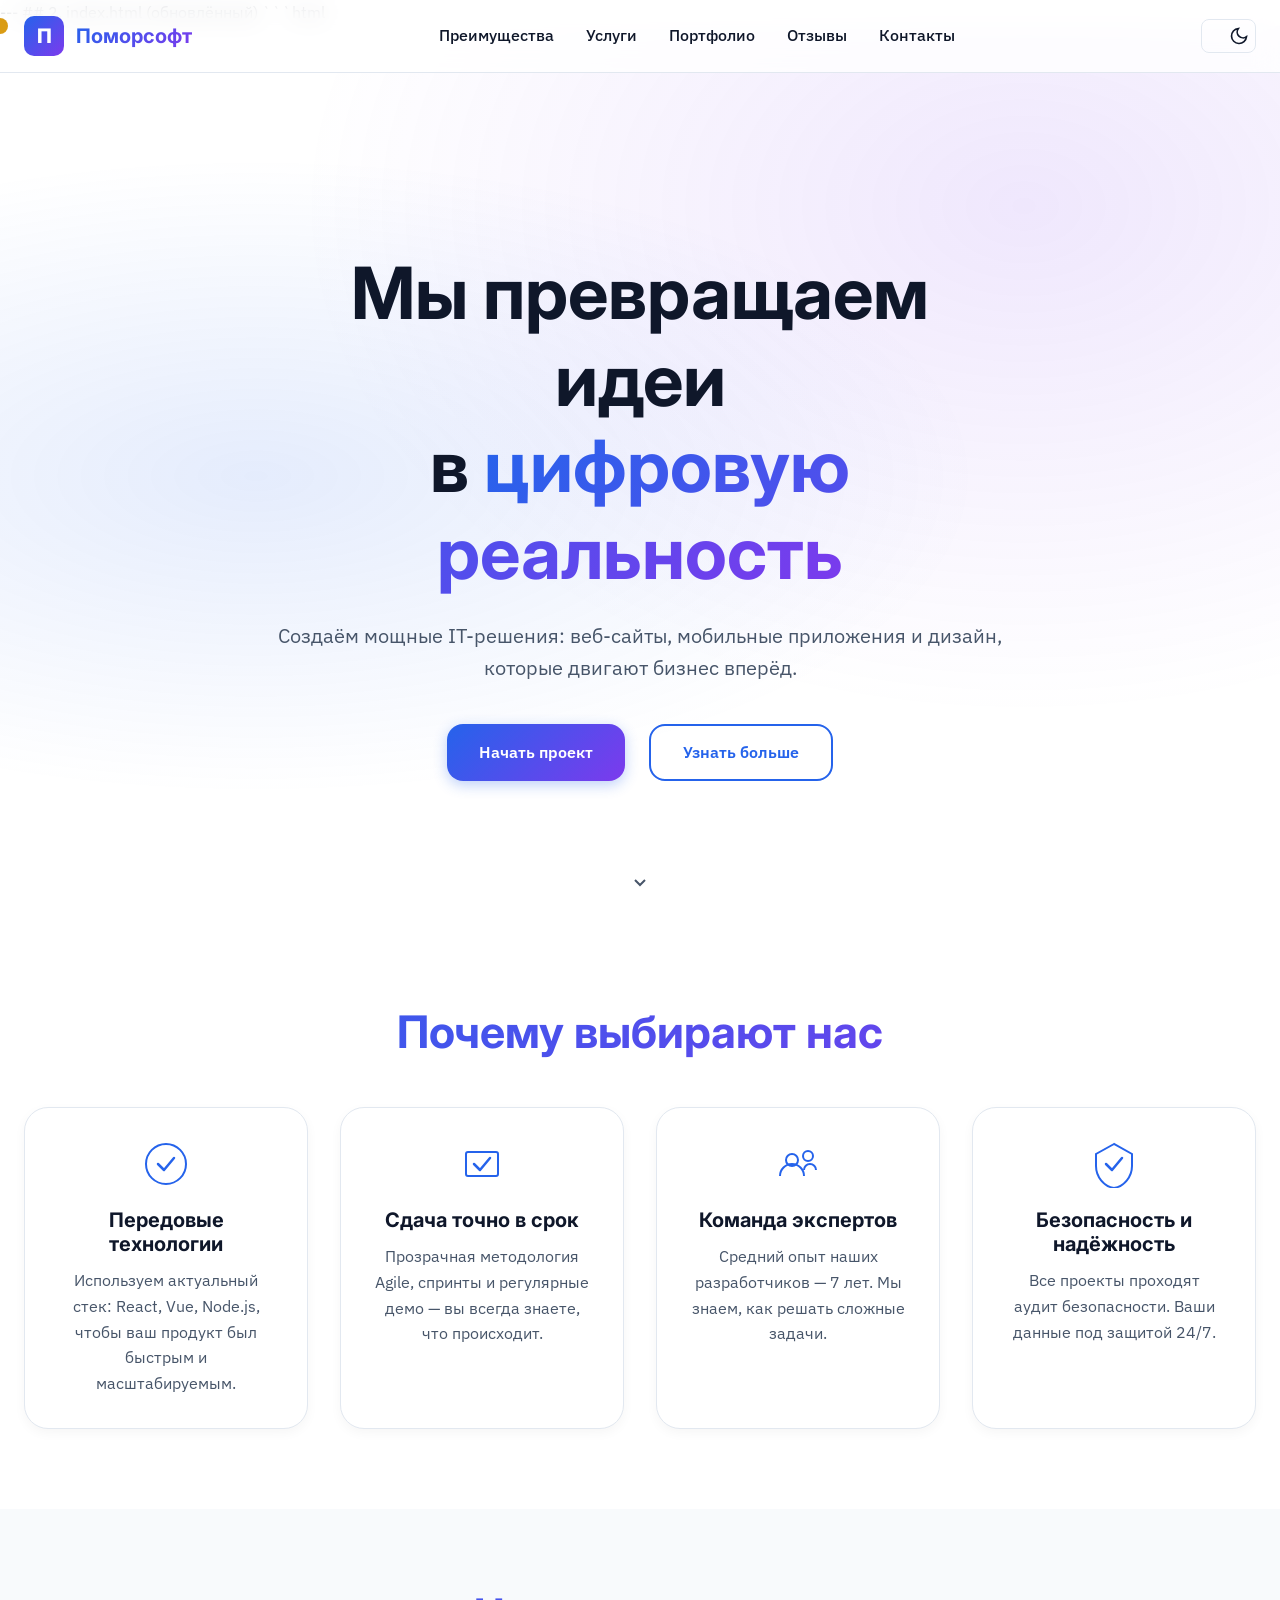
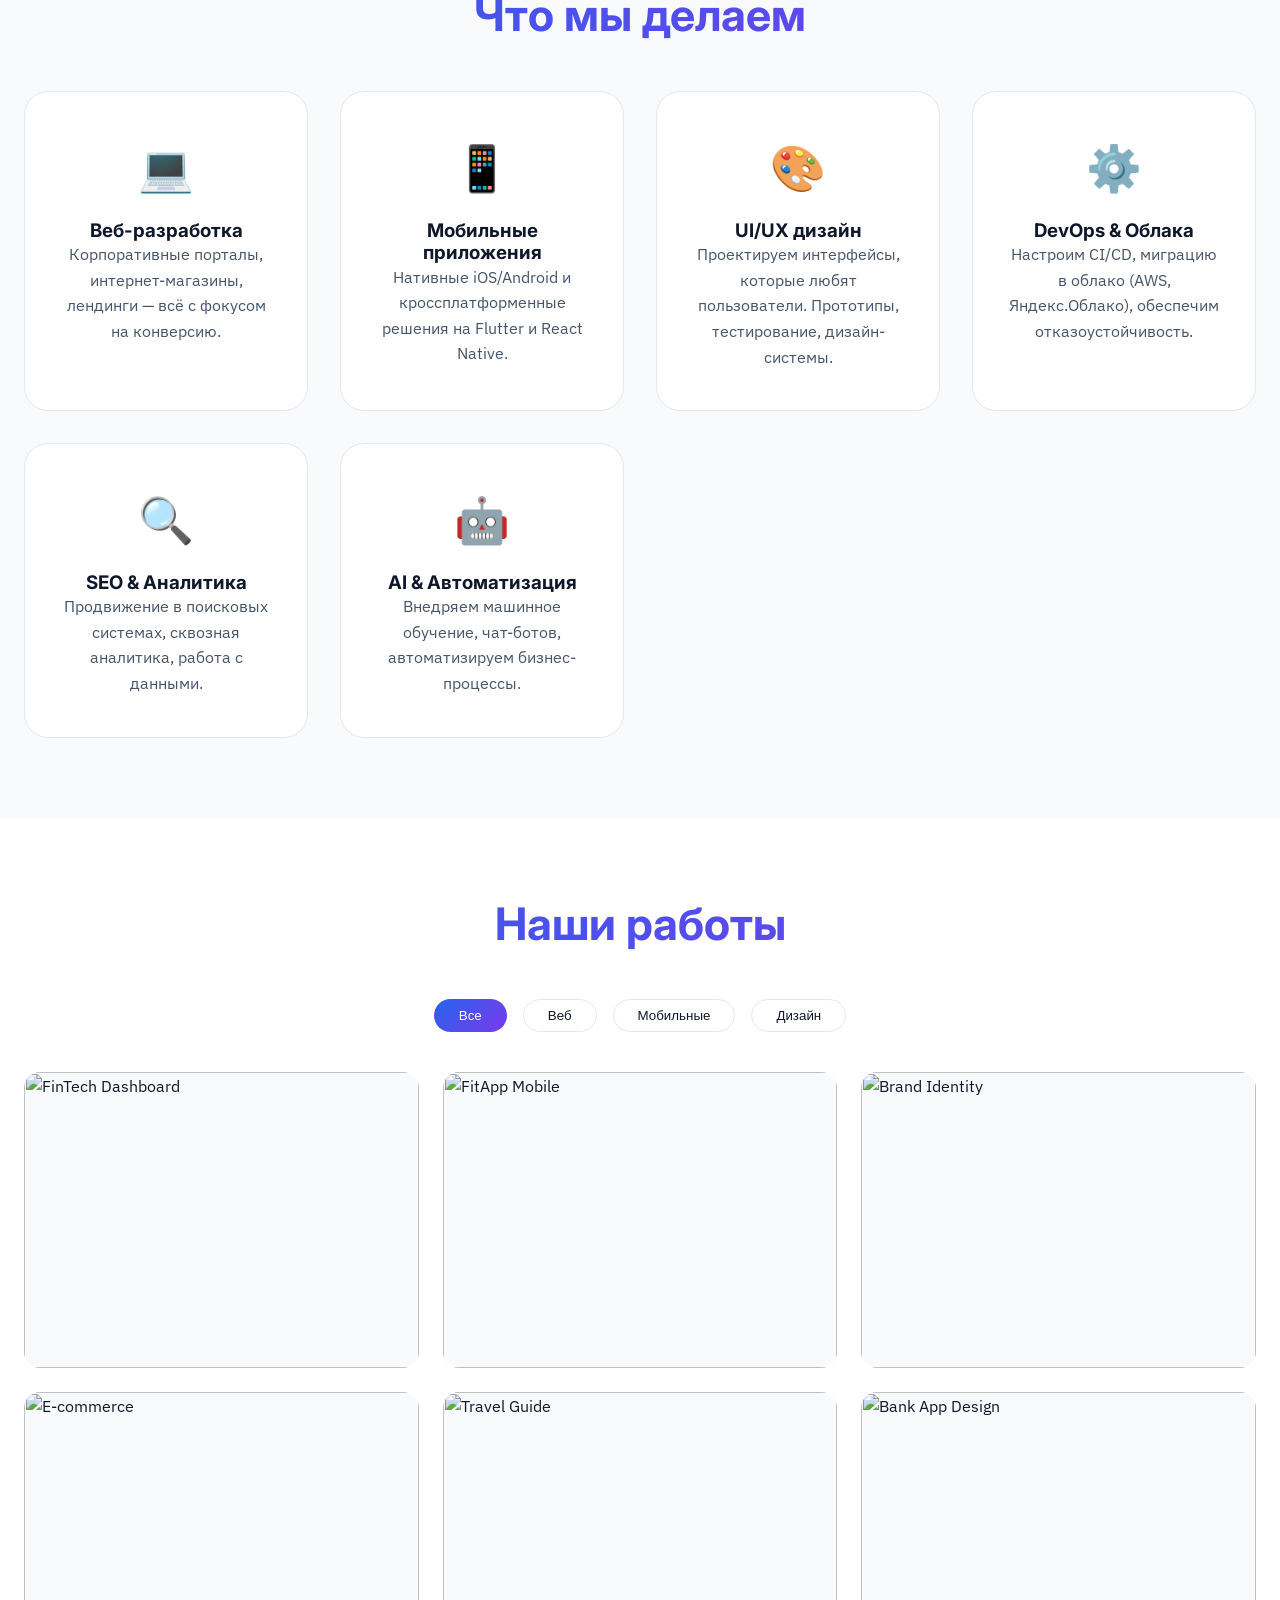
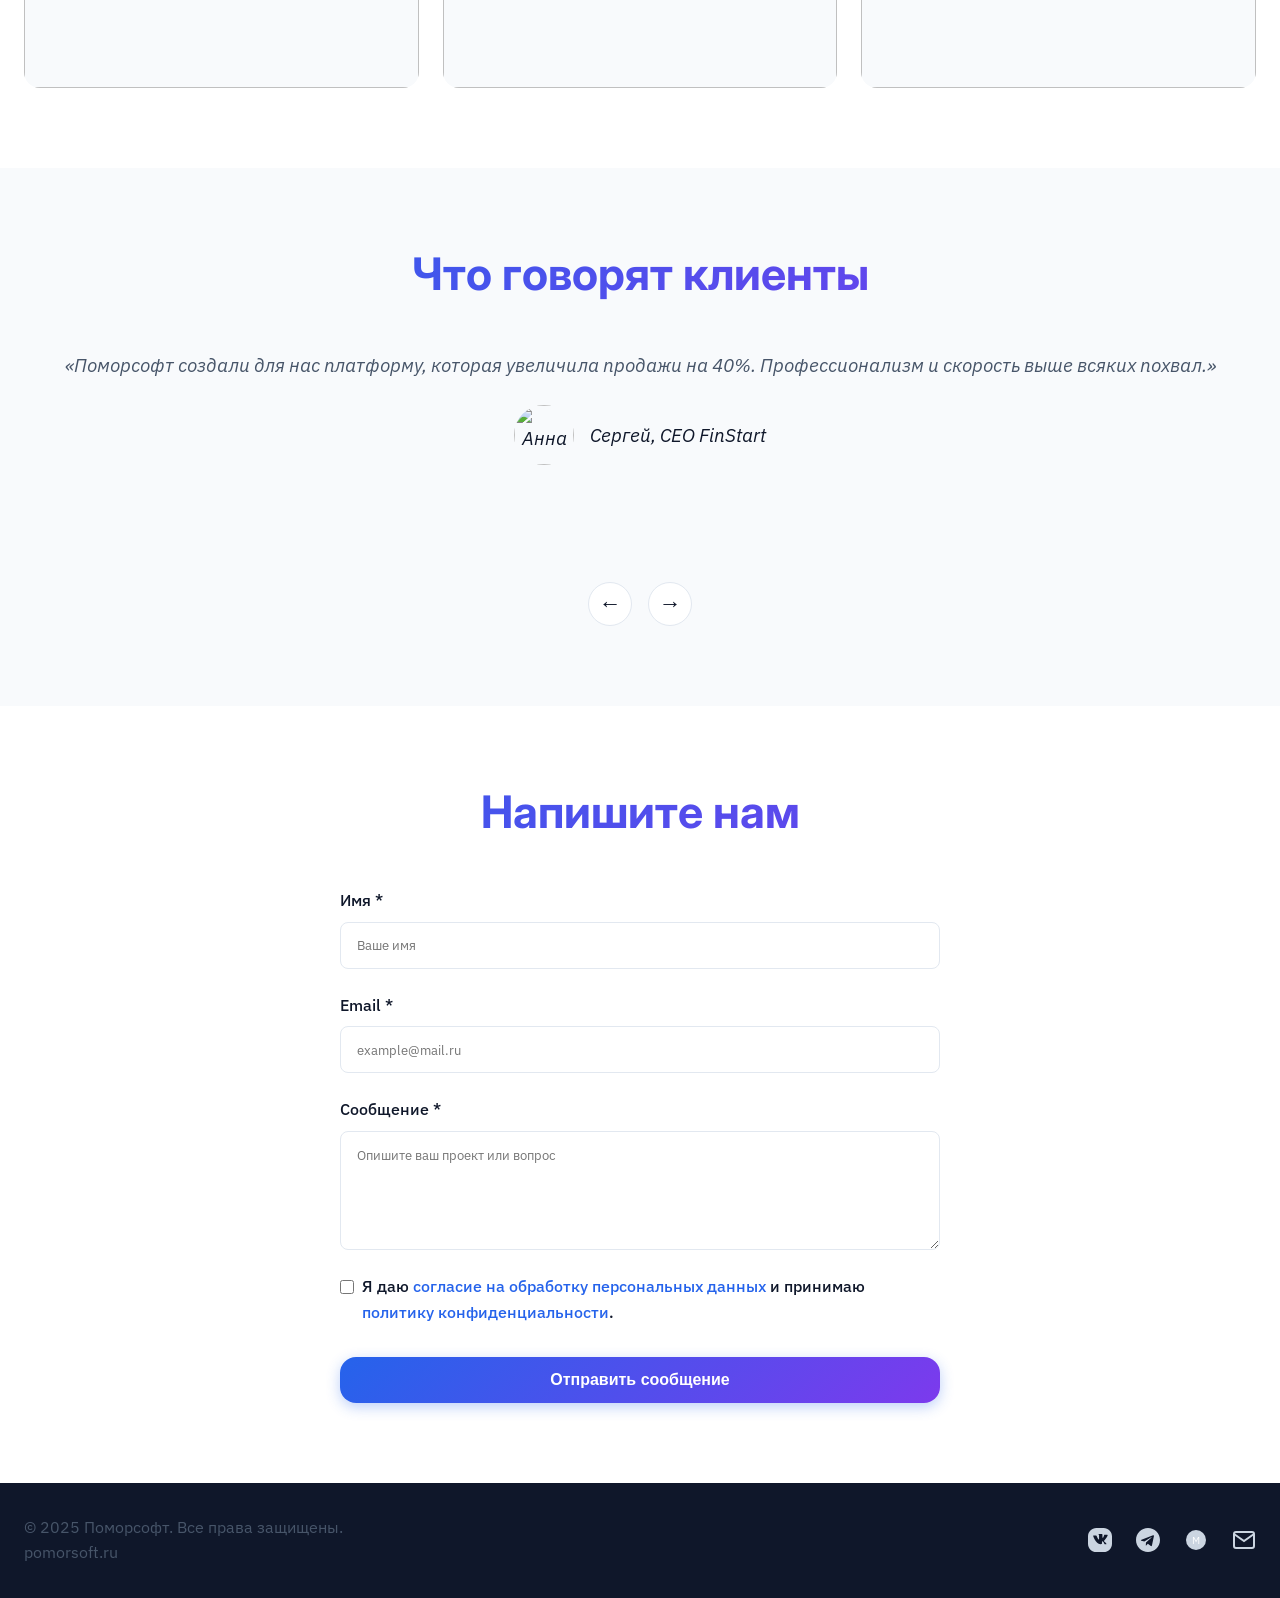
==== index.html @ ca02e8d2 "Update index.html" ====
---

## 2. index.html (обновлённый)

```html
<!DOCTYPE html>
<html lang="ru">
<head>
  <meta charset="UTF-8">
  <meta name="viewport" content="width=device-width, initial-scale=1.0">
  <meta name="description" content="Поморсофт — мы превращаем идеи в цифровую реальность. Разработка веб-сайтов, мобильных приложений и дизайн премиум-уровня.">
  <title>Поморсофт — Цифровая реальность ваших идей</title>

  <!-- Open Graph / Facebook -->
  <meta property="og:type" content="website">
  <meta property="og:url" content="https://pomorsoft.ru/">
  <meta property="og:title" content="Поморсофт — мы превращаем идеи в цифровую реальность">
  <meta property="og:description" content="Создаём мощные IT-решения: веб-разработка, мобильные приложения и дизайн. Современный подход, надёжность и стиль.">
  <meta property="og:image" content="https://pomorsoft.ru/assets/img/og-image.jpg">

  <!-- Twitter Card -->
  <meta name="twitter:card" content="summary_large_image">
  <meta name="twitter:url" content="https://pomorsoft.ru/">
  <meta name="twitter:title" content="Поморсофт — мы превращаем идеи в цифровую реальность">
  <meta name="twitter:description" content="Создаём мощные IT-решения: веб-разработка, мобильные приложения и дизайн.">
  <meta name="twitter:image" content="https://pomorsoft.ru/assets/img/og-image.jpg">

  <!-- Google Fonts -->
  <link rel="preconnect" href="https://fonts.googleapis.com">
  <link rel="preconnect" href="https://fonts.gstatic.com" crossorigin>
  <link href="https://fonts.googleapis.com/css2?family=IBM+Plex+Sans:wght@400;500;600&family=Inter:wght@500;600;700;800&display=swap" rel="stylesheet">

  <!-- Основные стили -->
  <link rel="stylesheet" href="css/style.css">

  <!-- Favicon (буква П) -->
  <link rel="icon" href="data:image/svg+xml,<svg xmlns='http://www.w3.org/2000/svg' viewBox='0 0 32 32'><rect width='32' height='32' rx='6' fill='%232563eb'/><text x='50%25' y='55%25' font-size='20' fill='white' text-anchor='middle' dy='.1em' font-family='sans-serif'>П</text></svg>">
</head>
<body>

  <!-- Прелоадер -->
  <div id="preloader" class="preloader" aria-hidden="true">
    <div class="preloader__logo">
      <!-- Инлайн SVG логотипа (анимированный) -->
      <svg width="80" height="80" viewBox="0 0 80 80" fill="none" xmlns="http://www.w3.org/2000/svg">
        <rect x="2" y="2" width="76" height="76" rx="16" stroke="url(#grad)" stroke-width="4" stroke-dasharray="200" stroke-dashoffset="200">
          <animate attributeName="stroke-dashoffset" from="200" to="0" dur="1.5s" fill="freeze" />
        </rect>
        <text x="50%" y="55%" dominant-baseline="middle" text-anchor="middle" font-family="Inter, sans-serif" font-weight="800" font-size="32" fill="url(#grad)">П</text>
        <defs>
          <linearGradient id="grad" x1="0%" y1="0%" x2="100%" y2="100%">
            <stop offset="0%" stop-color="#2563eb"/>
            <stop offset="100%" stop-color="#7c3aed"/>
          </linearGradient>
        </defs>
      </svg>
    </div>
  </div>

  <!-- Кастомный курсор (только десктоп) -->
  <div class="cursor-dot" id="cursorDot" aria-hidden="true"></div>

  <!-- Основная навигация -->
  <header class="header" id="header">
    <div class="container header__inner">
      <a href="#hero" class="logo" aria-label="Поморсофт — на главную">
        <svg width="40" height="40" viewBox="0 0 40 40" fill="none" xmlns="http://www.w3.org/2000/svg">
          <rect width="40" height="40" rx="10" fill="url(#logoGrad)"/>
          <text x="50%" y="55%" dominant-baseline="middle" text-anchor="middle" font-family="Inter, sans-serif" font-weight="800" font-size="20" fill="white">П</text>
          <defs>
            <linearGradient id="logoGrad" x1="0%" y1="0%" x2="100%" y2="100%">
              <stop offset="0%" stop-color="#2563eb"/>
              <stop offset="100%" stop-color="#7c3aed"/>
            </linearGradient>
          </defs>
        </svg>
        <span class="logo__text">Поморсофт</span>
      </a>

      <nav class="nav" id="navMenu" aria-label="Основное меню">
        <ul class="nav__list">
          <li><a href="#advantages" class="nav__link">Преимущества</a></li>
          <li><a href="#services" class="nav__link">Услуги</a></li>
          <li><a href="#portfolio" class="nav__link">Портфолио</a></li>
          <li><a href="#testimonials" class="nav__link">Отзывы</a></li>
          <li><a href="#contact" class="nav__link">Контакты</a></li>
        </ul>
      </nav>

      <div class="header__actions">
        <button id="themeToggle" class="btn-icon" aria-label="Переключить тему оформления" title="Светлая / Тёмная тема">
          <svg class="icon-sun" width="20" height="20" viewBox="0 0 24 24" fill="none" stroke="currentColor" stroke-width="2"><circle cx="12" cy="12" r="5"/><line x1="12" y1="1" x2="12" y2="3"/><line x1="12" y1="21" x2="12" y2="23"/><line x1="4.22" y1="4.22" x2="5.64" y2="5.64"/><line x1="18.36" y1="18.36" x2="19.78" y2="19.78"/><line x1="1" y1="12" x2="3" y2="12"/><line x1="21" y1="12" x2="23" y2="12"/><line x1="4.22" y1="19.78" x2="5.64" y2="18.36"/><line x1="18.36" y1="5.64" x2="19.78" y2="4.22"/></svg>
          <svg class="icon-moon" width="20" height="20" viewBox="0 0 24 24" fill="none" stroke="currentColor" stroke-width="2"><path d="M21 12.79A9 9 0 1 1 11.21 3 7 7 0 0 0 21 12.79z"/></svg>
        </button>
        <button class="burger" id="burgerBtn" aria-label="Открыть меню" aria-expanded="false" aria-controls="navMenu">
          <span class="burger__line"></span>
          <span class="burger__line"></span>
          <span class="burger__line"></span>
        </button>
      </div>
    </div>
  </header>

  <main id="mainContent">
    <!-- Hero-блок -->
    <section id="hero" class="hero" aria-label="Главный экран">
      <div class="hero__bg" aria-hidden="true"><!-- абстрактный фон --></div>
      <div class="container hero__content">
        <h1 class="hero__title">Мы превращаем идеи<br>в <span class="gradient-text">цифровую реальность</span></h1>
        <p class="hero__subtitle">Создаём мощные IT-решения: веб-сайты, мобильные приложения и дизайн, которые двигают бизнес вперёд.</p>
        <div class="hero__cta">
          <a href="#contact" class="btn btn--primary">Начать проект</a>
          <a href="#services" class="btn btn--outline">Узнать больше</a>
        </div>
      </div>
      <a href="#advantages" class="scroll-hint" aria-label="Прокрутить вниз">
        <svg width="24" height="24" viewBox="0 0 24 24" fill="none" stroke="currentColor" stroke-width="2"><polyline points="7 10 12 15 17 10"/></svg>
      </a>
    </section>

    <!-- Преимущества -->
    <section id="advantages" class="advantages section" aria-label="Наши преимущества">
      <div class="container">
        <h2 class="section__title">Почему выбирают нас</h2>
        <div class="advantages__grid">
          <div class="advantage-card reveal">
            <div class="advantage-card__icon" aria-hidden="true">
              <svg width="48" height="48" viewBox="0 0 48 48"><circle cx="24" cy="24" r="20" fill="none" stroke="currentColor" stroke-width="2"/><polyline points="16 24 22 30 32 18" fill="none" stroke="currentColor" stroke-width="2.5" stroke-linecap="round" stroke-linejoin="round"/></svg>
            </div>
            <h3 class="advantage-card__title">Передовые технологии</h3>
            <p class="advantage-card__desc">Используем актуальный стек: React, Vue, Node.js, чтобы ваш продукт был быстрым и масштабируемым.</p>
          </div>
          <div class="advantage-card reveal">
            <div class="advantage-card__icon" aria-hidden="true">
              <svg width="48" height="48" viewBox="0 0 48 48"><rect x="8" y="12" width="32" height="24" rx="2" fill="none" stroke="currentColor" stroke-width="2"/><polyline points="16 24 22 30 32 18" fill="none" stroke="currentColor" stroke-width="2.5" stroke-linecap="round" stroke-linejoin="round"/></svg>
            </div>
            <h3 class="advantage-card__title">Сдача точно в срок</h3>
            <p class="advantage-card__desc">Прозрачная методология Agile, спринты и регулярные демо — вы всегда знаете, что происходит.</p>
          </div>
          <div class="advantage-card reveal">
            <div class="advantage-card__icon" aria-hidden="true">
              <svg width="48" height="48" viewBox="0 0 48 48"><circle cx="18" cy="20" r="6" fill="none" stroke="currentColor" stroke-width="2"/><path d="M30 36c0-6.627-5.373-12-12-12s-12 5.373-12 12" fill="none" stroke="currentColor" stroke-width="2"/><circle cx="34" cy="16" r="5" fill="none" stroke="currentColor" stroke-width="2"/><path d="M42 30c0-3.314-2.686-6-6-6s-6 2.686-6 6" fill="none" stroke="currentColor" stroke-width="2"/></svg>
            </div>
            <h3 class="advantage-card__title">Команда экспертов</h3>
            <p class="advantage-card__desc">Средний опыт наших разработчиков — 7 лет. Мы знаем, как решать сложные задачи.</p>
          </div>
          <div class="advantage-card reveal">
            <div class="advantage-card__icon" aria-hidden="true">
              <svg width="48" height="48" viewBox="0 0 48 48"><path d="M24 4L6 14v12c0 10.5 7.6 20.3 18 22 10.4-1.7 18-11.5 18-22V14L24 4z" fill="none" stroke="currentColor" stroke-width="2"/><polyline points="16 24 22 30 32 18" fill="none" stroke="currentColor" stroke-width="2.5" stroke-linecap="round" stroke-linejoin="round"/></svg>
            </div>
            <h3 class="advantage-card__title">Безопасность и надёжность</h3>
            <p class="advantage-card__desc">Все проекты проходят аудит безопасности. Ваши данные под защитой 24/7.</p>
          </div>
        </div>
      </div>
    </section>

    <!-- Услуги -->
    <section id="services" class="services section" aria-label="Наши услуги">
      <div class="container">
        <h2 class="section__title">Что мы делаем</h2>
        <div class="services__grid">
          <div class="service-card reveal">
            <div class="service-card__icon">💻</div>
            <h3>Веб-разработка</h3>
            <p>Корпоративные порталы, интернет-магазины, лендинги — всё с фокусом на конверсию.</p>
          </div>
          <div class="service-card reveal">
            <div class="service-card__icon">📱</div>
            <h3>Мобильные приложения</h3>
            <p>Нативные iOS/Android и кроссплатформенные решения на Flutter и React Native.</p>
          </div>
          <div class="service-card reveal">
            <div class="service-card__icon">🎨</div>
            <h3>UI/UX дизайн</h3>
            <p>Проектируем интерфейсы, которые любят пользователи. Прототипы, тестирование, дизайн-системы.</p>
          </div>
          <div class="service-card reveal">
            <div class="service-card__icon">⚙️</div>
            <h3>DevOps & Облака</h3>
            <p>Настроим CI/CD, миграцию в облако (AWS, Яндекс.Облако), обеспечим отказоустойчивость.</p>
          </div>
          <div class="service-card reveal">
            <div class="service-card__icon">🔍</div>
            <h3>SEO & Аналитика</h3>
            <p>Продвижение в поисковых системах, сквозная аналитика, работа с данными.</p>
          </div>
          <div class="service-card reveal">
            <div class="service-card__icon">🤖</div>
            <h3>AI & Автоматизация</h3>
            <p>Внедряем машинное обучение, чат-ботов, автоматизируем бизнес-процессы.</p>
          </div>
        </div>
      </div>
    </section>

    <!-- Портфолио -->
    <section id="portfolio" class="portfolio section" aria-label="Портфолио проектов">
      <div class="container">
        <h2 class="section__title">Наши работы</h2>
        <!-- Фильтры -->
        <div class="filter-buttons" role="radiogroup" aria-label="Фильтр проектов">
          <button class="filter-btn active" role="radio" aria-checked="true" data-filter="all">Все</button>
          <button class="filter-btn" role="radio" aria-checked="false" data-filter="web">Веб</button>
          <button class="filter-btn" role="radio" aria-checked="false" data-filter="mobile">Мобильные</button>
          <button class="filter-btn" role="radio" aria-checked="false" data-filter="design">Дизайн</button>
        </div>
        <!-- Галерея -->
        <div class="portfolio__grid" id="portfolioGrid">
          <!-- Карточка 1 -->
          <div class="portfolio-card" data-category="web" data-title="FinTech Dashboard" data-desc="Аналитическая панель для финансового стартапа. React + D3.js" data-img="assets/img/portfolio/web1@2x.jpg">
            <picture>
              <source srcset="assets/img/portfolio/web1.webp 1x, assets/img/portfolio/web1@2x.webp 2x" type="image/webp">
              <img src="assets/img/portfolio/web1.jpg" srcset="assets/img/portfolio/web1@2x.jpg 2x" alt="FinTech Dashboard" loading="lazy" width="400" height="300">
            </picture>
            <div class="portfolio-card__overlay"><span>FinTech Dashboard</span></div>
          </div>
          <!-- Карточка 2 -->
          <div class="portfolio-card" data-category="mobile" data-title="FitApp" data-desc="Мобильное приложение для фитнес-клуба. Flutter, Firebase." data-img="assets/img/portfolio/mobile1@2x.jpg">
            <picture>
              <source srcset="assets/img/portfolio/mobile1.webp 1x, assets/img/portfolio/mobile1@2x.webp 2x" type="image/webp">
              <img src="assets/img/portfolio/mobile1.jpg" srcset="assets/img/portfolio/mobile1@2x.jpg 2x" alt="FitApp Mobile" loading="lazy" width="400" height="300">
            </picture>
            <div class="portfolio-card__overlay"><span>FitApp</span></div>
          </div>
          <!-- Карточка 3 -->
          <div class="portfolio-card" data-category="design" data-title="Brand Identity" data-desc="Фирменный стиль для IT-конференции. Логотип, гайдлайн." data-img="assets/img/portfolio/design1@2x.jpg">
            <picture>
              <source srcset="assets/img/portfolio/design1.webp 1x, assets/img/portfolio/design1@2x.webp 2x" type="image/webp">
              <img src="assets/img/portfolio/design1.jpg" srcset="assets/img/portfolio/design1@2x.jpg 2x" alt="Brand Identity" loading="lazy" width="400" height="300">
            </picture>
            <div class="portfolio-card__overlay"><span>Brand Identity</span></div>
          </div>
          <!-- ещё карточки -->
          <div class="portfolio-card" data-category="web" data-title="E-commerce Platform" data-desc="Интернет-магазин электроники. Laravel + Vue.js" data-img="assets/img/portfolio/web2@2x.jpg">
            <picture>
              <source srcset="assets/img/portfolio/web2.webp 1x, assets/img/portfolio/web2@2x.webp 2x" type="image/webp">
              <img src="assets/img/portfolio/web2.jpg" srcset="assets/img/portfolio/web2@2x.jpg 2x" alt="E-commerce" loading="lazy" width="400" height="300">
            </picture>
            <div class="portfolio-card__overlay"><span>E-commerce Platform</span></div>
          </div>
          <div class="portfolio-card" data-category="mobile" data-title="Travel Guide" data-desc="Гид по городам с дополненной реальностью. Unity, ARKit." data-img="assets/img/portfolio/mobile2@2x.jpg">
            <picture>
              <source srcset="assets/img/portfolio/mobile2.webp 1x, assets/img/portfolio/mobile2@2x.webp 2x" type="image/webp">
              <img src="assets/img/portfolio/mobile2.jpg" srcset="assets/img/portfolio/mobile2@2x.jpg 2x" alt="Travel Guide" loading="lazy" width="400" height="300">
            </picture>
            <div class="portfolio-card__overlay"><span>Travel Guide</span></div>
          </div>
          <div class="portfolio-card" data-category="design" data-title="Mobile Bank App" data-desc="Полный редизайн интерфейса мобильного банка." data-img="assets/img/portfolio/design2@2x.jpg">
            <picture>
              <source srcset="assets/img/portfolio/design2.webp 1x, assets/img/portfolio/design2@2x.webp 2x" type="image/webp">
              <img src="assets/img/portfolio/design2.jpg" srcset="assets/img/portfolio/design2@2x.jpg 2x" alt="Bank App Design" loading="lazy" width="400" height="300">
            </picture>
            <div class="portfolio-card__overlay"><span>Mobile Bank App</span></div>
          </div>
        </div>
      </div>
    </section>

    <!-- Лайтбокс -->
    <div id="lightbox" class="lightbox" aria-hidden="true" role="dialog" aria-label="Просмотр проекта">
      <div class="lightbox__overlay"></div>
      <div class="lightbox__content">
        <button class="lightbox__close" aria-label="Закрыть">×</button>
        <img src="" alt="" id="lightboxImg" class="lightbox__image">
        <div class="lightbox__info">
          <h3 id="lightboxTitle"></h3>
          <p id="lightboxDesc"></p>
        </div>
      </div>
    </div>

    <!-- Отзывы -->
    <section id="testimonials" class="testimonials section" aria-label="Отзывы клиентов">
      <div class="container">
        <h2 class="section__title">Что говорят клиенты</h2>
        <div class="testimonials__carousel" id="testimonialCarousel" aria-live="polite">
          <div class="testimonial active">
            <blockquote>
              <p>«Поморсофт создали для нас платформу, которая увеличила продажи на 40%. Профессионализм и скорость выше всяких похвал.»</p>
              <footer>
                <img src="assets/img/avatars/avatar1.jpg" srcset="assets/img/avatars/avatar1@2x.jpg 2x" alt="Анна Петрова" class="testimonial__avatar" loading="lazy" width="60" height="60">
                <cite>Сергей, CEO FinStart</cite>
              </footer>
            </blockquote>
          </div>
          <div class="testimonial">
            <blockquote>
              <p>«Лучший опыт разработки мобильного приложения. Всё чётко, в срок, с вниманием к деталям. Рекомендую.»</p>
              <footer>
                <img src="assets/img/avatars/avatar2.jpg" srcset="assets/img/avatars/avatar2@2x.jpg 2x" alt="Иван Смирнов" class="testimonial__avatar" loading="lazy" width="60" height="60">
                <cite>Сергей, основатель FitLife</cite>
              </footer>
            </blockquote>
          </div>
          <div class="testimonial">
            <blockquote>
              <p>«Дизайн превзошёл ожидания. Команда погрузилась в наш продукт и предложила решения, о которых мы даже не думали.»</p>
              <footer>
                <img src="assets/img/avatars/avatar3.jpg" srcset="assets/img/avatars/avatar3@2x.jpg 2x" alt="Елена Кузнецова" class="testimonial__avatar" loading="lazy" width="60" height="60">
                <cite>Елена Кузнецова, маркетолог TravelGo</cite>
              </footer>
            </blockquote>
          </div>
        </div>
        <div class="carousel-controls">
          <button class="carousel-btn" id="prevTestimonial" aria-label="Предыдущий отзыв">←</button>
          <button class="carousel-btn" id="nextTestimonial" aria-label="Следующий отзыв">→</button>
        </div>
      </div>
    </section>

    <!-- Форма связи -->
    <section id="contact" class="contact section" aria-label="Связаться с нами">
      <div class="container">
        <h2 class="section__title">Напишите нам</h2>
        <form id="contactForm" class="contact__form" action="https://formspree.io/f/ваш_id" method="POST">
          <div class="form-group">
            <label for="name">Имя *</label>
            <input type="text" id="name" name="name" required placeholder="Ваше имя" autocomplete="name">
          </div>
          <div class="form-group">
            <label for="email">Email *</label>
            <input type="email" id="email" name="email" required placeholder="example@mail.ru" autocomplete="email">
          </div>
          <div class="form-group">
            <label for="message">Сообщение *</label>
            <textarea id="message" name="message" rows="5" required placeholder="Опишите ваш проект или вопрос"></textarea>
          </div>
          <div class="form-group form-consent">
            <input type="checkbox" id="consent" name="consent" required>
            <label for="consent">Я даю <a href="#" id="consentLink">согласие на обработку персональных данных</a> и принимаю <a href="#" id="policyLink">политику конфиденциальности</a>.</label>
          </div>
          <button type="submit" class="btn btn--primary">Отправить сообщение</button>
        </form>
      </div>
    </section>
  </main>

  <!-- Футер -->
  <footer class="footer">
    <div class="container footer__inner">
      <div class="footer__left">
        <p class="footer__copyright">&copy; 2025 Поморсофт. Все права защищены.</p>
        <p class="footer__domain">pomorsoft.ru</p>
      </div>
      <div class="footer__socials">
        <a href="https://vk.com/pomorsoft" target="_blank" rel="noopener noreferrer" aria-label="ВКонтакте">
          <svg width="24" height="24" viewBox="0 0 24 24" fill="currentColor"><path d="M15.684 0H8.316C3.725 0 0 3.725 0 8.316v7.368C0 20.275 3.725 24 8.316 24h7.368C20.275 24 24 20.275 24 15.684V8.316C24 3.725 20.275 0 15.684 0zm3.692 16.372h-2.346c-.405 0-.524-.315-.524-.315s-.373-.993-.872-1.894c-.86-.864-1.206-.904-1.354-.904-.243 0-.308.09-.308.555v1.77c0 .394-.13.63-1.172.63-1.72 0-3.618-.995-4.956-2.872-2.083-2.886-2.615-5.053-2.615-5.5 0-.216.09-.408.49-.408h2.345c.37 0 .508.17.58.555.645 1.88 1.72 3.526 2.167 3.526.167 0 .243-.08.243-.56V7.155c-.05-.5-.29-.725-.57-.725-.28 0 .17-.49.73-.494h2.625c.487 0 .583.254.583.514v2.773c0 .485.196.61.316.61.167 0 .308-.098.615-.611.49-.858.84-2.253.84-2.253s.09-.203.367-.203h2.408s.707.07.707.54c0 .27-.554 1.795-2.373 3.822-1.756 1.958-1.756 1.796-.437 2.99 1.218 1.1 1.466 1.64 1.506 1.71.45.78-.98.78-.98.78z"/></svg>
        </a>
        <a href="https://t.me/pomorsoft" target="_blank" rel="noopener noreferrer" aria-label="Telegram">
          <svg width="24" height="24" viewBox="0 0 24 24" fill="currentColor"><path d="M12 0C5.373 0 0 5.373 0 12s5.373 12 12 12 12-5.373 12-12S18.627 0 12 0zm5.894 8.221l-1.97 9.28c-.145.658-.537.818-1.084.508l-3-2.21-1.446 1.394c-.14.18-.357.295-.6.295-.002 0-.003 0-.005 0l.213-3.054 5.56-5.022c.24-.213-.054-.334-.373-.12l-6.87 4.326-2.96-.924c-.64-.203-.658-.64.135-.954l11.566-4.458c.538-.196 1.006.128.832.938z"/></svg>
        </a>
        <a href="https://max.ru/pomorsoft" target="_blank" rel="noopener noreferrer" aria-label="MAX">
          <svg width="24" height="24" viewBox="0 0 24 24" fill="currentColor"><circle cx="12" cy="12" r="10"/><text x="12" y="16" text-anchor="middle" font-size="10" fill="white">M</text></svg>
        </a>
        <a href="mailto:hello@pomorsoft.ru" aria-label="Написать email">
          <svg width="24" height="24" viewBox="0 0 24 24" fill="none" stroke="currentColor" stroke-width="2"><rect x="2" y="4" width="20" height="16" rx="2"/><polyline points="2 6 12 13 22 6"/></svg>
        </a>
      </div>
    </div>
  </footer>

  <!-- Модальные окна для документов -->
  <div id="policyModal" class="modal" aria-hidden="true" role="dialog" aria-labelledby="policyTitle">
    <div class="modal__overlay"></div>
    <div class="modal__content">
      <button class="modal__close" aria-label="Закрыть">×</button>
      <h2 id="policyTitle">Политика конфиденциальности</h2>
      <p>Здесь будет текст политики конфиденциальности. Вы можете заменить его на свой.</p>
    </div>
  </div>

  <div id="consentModal" class="modal" aria-hidden="true" role="dialog" aria-labelledby="consentTitle">
    <div class="modal__overlay"></div>
    <div class="modal__content">
      <button class="modal__close" aria-label="Закрыть">×</button>
      <h2 id="consentTitle">Согласие на обработку персональных данных</h2>
      <p>Здесь будет текст согласия. Замените на реальный.</p>
    </div>
  </div>

  <script src="js/main.js"></script>
</body>
</html>
---- css/style.css ----
/* ===== CSS Custom Properties (переменные) ===== */
:root {
  /* Цвета — светлая тема (по умолчанию) */
  --color-bg: #ffffff;
  --color-surface: #f8fafc;
  --color-text: #0f172a;
  --color-text-secondary: #475569;
  --color-heading: #0f172a;
  --color-accent-start: #2563eb;
  --color-accent-end: #7c3aed;
  --color-accent-gradient: linear-gradient(135deg, var(--color-accent-start), var(--color-accent-end));
  --color-border: #e2e8f0;
  --color-btn-primary-text: #ffffff;
  --color-btn-outline: #2563eb;
  --color-card-bg: #ffffff;
  --color-card-shadow: rgba(0,0,0,0.04);
  --color-lightbox-bg: rgba(15,23,42,0.9);
  --color-modal-bg: #ffffff;
  --color-footer-bg: #0f172a;
  --color-footer-text: #cbd5e1;

  --font-heading: 'Inter', sans-serif;
  --font-body: 'IBM Plex Sans', sans-serif;

  --container-max: 1280px;
  --radius-sm: 8px;
  --radius-md: 16px;
  --radius-lg: 24px;
  --transition-fast: 0.2s ease;
  --transition-medium: 0.35s cubic-bezier(0.4, 0, 0.2, 1);
}

/* Тёмная тема */
[data-theme="dark"] {
  --color-bg: #0f172a;
  --color-surface: #1e293b;
  --color-text: #e2e8f0;
  --color-text-secondary: #94a3b8;
  --color-heading: #f1f5f9;
  --color-border: #334155;
  --color-card-bg: #1e293b;
  --color-card-shadow: rgba(0,0,0,0.3);
  --color-lightbox-bg: rgba(0,0,0,0.9);
  --color-modal-bg: #1e293b;
  --color-footer-bg: #020617;
  --color-footer-text: #94a3b8;
}

/* ===== Базовые сбросы и типографика ===== */
*,
*::before,
*::after {
  box-sizing: border-box;
  margin: 0;
  padding: 0;
}

html {
  scroll-behavior: smooth;
  font-size: 16px;
}

body {
  font-family: var(--font-body);
  background-color: var(--color-bg);
  color: var(--color-text);
  line-height: 1.6;
  transition: background-color var(--transition-medium), color var(--transition-medium);
  overflow-x: hidden;
}

.container {
  width: 100%;
  max-width: var(--container-max);
  margin: 0 auto;
  padding: 0 1.5rem;
}

h1, h2, h3, h4 {
  font-family: var(--font-heading);
  font-weight: 700;
  color: var(--color-heading);
  line-height: 1.2;
}

p {
  color: var(--color-text-secondary);
}

img {
  max-width: 100%;
  height: auto;
  display: block;
}

a {
  color: var(--color-accent-start);
  text-decoration: none;
  transition: color var(--transition-fast);
}

a:hover {
  color: var(--color-accent-end);
}

/* Утилиты */
.section {
  padding: 5rem 0;
}
.section__title {
  font-size: clamp(2rem, 5vw, 2.8rem);
  text-align: center;
  margin-bottom: 3rem;
  background: var(--color-accent-gradient);
  -webkit-background-clip: text;
  -webkit-text-fill-color: transparent;
  background-clip: text;
}

.gradient-text {
  background: var(--color-accent-gradient);
  -webkit-background-clip: text;
  -webkit-text-fill-color: transparent;
  background-clip: text;
}

/* ===== Прелоадер ===== */
.preloader {
  position: fixed;
  inset: 0;
  background-color: var(--color-bg);
  display: flex;
  align-items: center;
  justify-content: center;
  z-index: 9999;
  transition: opacity 0.6s ease, visibility 0.6s;
}
.preloader--hidden {
  opacity: 0;
  visibility: hidden;
  pointer-events: none;
}

/* ===== Кастомный курсор ===== */
.cursor-dot {
  position: fixed;
  width: 16px;
  height: 16px;
  background: var(--color-accent-start);
  border-radius: 50%;
  pointer-events: none;
  z-index: 10000;
  transform: translate(-50%, -50%);
  transition: width 0.2s, height 0.2s, background 0.2s;
  mix-blend-mode: difference;
}
@media (max-width: 1024px) {
  .cursor-dot {
    display: none;
  }
}

/* ===== Шапка и навигация ===== */
.header {
  position: fixed;
  top: 0;
  left: 0;
  width: 100%;
  background: rgba(255,255,255,0.8);
  backdrop-filter: blur(12px);
  -webkit-backdrop-filter: blur(12px);
  border-bottom: 1px solid var(--color-border);
  z-index: 1000;
  transition: background var(--transition-medium);
}
[data-theme="dark"] .header {
  background: rgba(15,23,42,0.8);
}
.header__inner {
  display: flex;
  align-items: center;
  justify-content: space-between;
  height: 72px;
}
.logo {
  display: flex;
  align-items: center;
  gap: 0.75rem;
  font-family: var(--font-heading);
  font-weight: 700;
  font-size: 1.25rem;
  color: var(--color-heading);
}
.logo__text {
  background: var(--color-accent-gradient);
  -webkit-background-clip: text;
  -webkit-text-fill-color: transparent;
  background-clip: text;
}

/* Навигация */
.nav__list {
  display: flex;
  list-style: none;
  gap: 2rem;
}
.nav__link {
  font-weight: 500;
  color: var(--color-text);
  position: relative;
  padding: 0.25rem 0;
}
.nav__link::after {
  content: '';
  position: absolute;
  bottom: 0;
  left: 0;
  width: 0;
  height: 2px;
  background: var(--color-accent-gradient);
  transition: width var(--transition-fast);
}
.nav__link:hover::after {
  width: 100%;
}

/* Бургер */
.burger {
  display: none;
  flex-direction: column;
  gap: 5px;
  background: none;
  border: none;
  cursor: pointer;
  padding: 4px;
}
.burger__line {
  width: 24px;
  height: 2px;
  background: var(--color-text);
  transition: transform 0.3s, opacity 0.3s;
}
/* Анимация бургера (active) */
.burger.active .burger__line:nth-child(1) {
  transform: translateY(7px) rotate(45deg);
}
.burger.active .burger__line:nth-child(2) {
  opacity: 0;
}
.burger.active .burger__line:nth-child(3) {
  transform: translateY(-7px) rotate(-45deg);
}

.header__actions {
  display: flex;
  align-items: center;
  gap: 1rem;
}

/* Кнопка переключения темы */
.btn-icon {
  background: none;
  border: 1px solid var(--color-border);
  border-radius: var(--radius-sm);
  padding: 0.4rem;
  cursor: pointer;
  color: var(--color-text);
  display: flex;
  align-items: center;
  transition: background var(--transition-fast);
}
.btn-icon:hover {
  background: var(--color-surface);
}
.icon-sun, .icon-moon {
  transition: opacity 0.3s;
}
[data-theme="dark"] .icon-sun { opacity: 1; }
[data-theme="dark"] .icon-moon { opacity: 0; }
.icon-sun { opacity: 0; }
.icon-moon { opacity: 1; }

/* ===== Hero ===== */
.hero {
  position: relative;
  min-height: 100vh;
  display: flex;
  align-items: center;
  justify-content: center;
  text-align: center;
  overflow: hidden;
  padding-top: 80px;
}
/* Абстрактный фон (параллакс) */
.hero__bg {
  position: absolute;
  inset: 0;
  background: radial-gradient(ellipse at 20% 50%, rgba(37,99,235,0.12) 0%, transparent 50%),
              radial-gradient(ellipse at 80% 20%, rgba(124,58,237,0.12) 0%, transparent 50%);
  z-index: 0;
  will-change: transform;
}
.hero__content {
  position: relative;
  z-index: 2;
  max-width: 800px;
}
.hero__title {
  font-size: clamp(2.5rem, 7vw, 4.5rem);
  margin-bottom: 1.5rem;
  color: var(--color-heading);
}
.hero__subtitle {
  font-size: 1.25rem;
  margin-bottom: 2.5rem;
  color: var(--color-text-secondary);
}
.hero__cta {
  display: flex;
  gap: 1.5rem;
  justify-content: center;
  flex-wrap: wrap;
}

/* Кнопки */
.btn {
  display: inline-flex;
  align-items: center;
  justify-content: center;
  padding: 0.85rem 2rem;
  border-radius: var(--radius-md);
  font-weight: 600;
  font-size: 1rem;
  cursor: pointer;
  transition: transform var(--transition-fast), box-shadow var(--transition-fast), background var(--transition-medium);
  border: none;
  text-decoration: none;
}
.btn--primary {
  background: var(--color-accent-gradient);
  color: #fff;
  box-shadow: 0 4px 14px rgba(37,99,235,0.3);
}
.btn--primary:hover {
  transform: translateY(-2px);
  box-shadow: 0 8px 20px rgba(37,99,235,0.4);
  color: #fff;
}
.btn--outline {
  background: transparent;
  border: 2px solid var(--color-accent-start);
  color: var(--color-accent-start);
}
.btn--outline:hover {
  background: var(--color-accent-start);
  color: #fff;
}

.scroll-hint {
  position: absolute;
  bottom: 2rem;
  left: 50%;
  transform: translateX(-50%);
  color: var(--color-text-secondary);
  animation: bounce 2s infinite;
  z-index: 2;
}

@keyframes bounce {
  0%, 20%, 50%, 80%, 100% { transform: translateX(-50%) translateY(0); }
  40% { transform: translateX(-50%) translateY(-10px); }
  60% { transform: translateX(-50%) translateY(-5px); }
}

/* ===== Преимущества ===== */
.advantages__grid {
  display: grid;
  grid-template-columns: repeat(auto-fit, minmax(240px, 1fr));
  gap: 2rem;
}
.advantage-card {
  background: var(--color-card-bg);
  border: 1px solid var(--color-border);
  border-radius: var(--radius-lg);
  padding: 2rem;
  text-align: center;
  box-shadow: 0 4px 12px var(--color-card-shadow);
  transition: transform var(--transition-medium), box-shadow var(--transition-medium);
  opacity: 0;
  transform: translateY(30px);
}
.advantage-card.reveal.visible {
  opacity: 1;
  transform: translateY(0);
}
.advantage-card__icon {
  margin-bottom: 1.25rem;
  color: var(--color-accent-start);
}
.advantage-card__title {
  font-size: 1.25rem;
  margin-bottom: 0.75rem;
}

/* ===== Услуги ===== */
.services {
  background: var(--color-surface);
}
.services__grid {
  display: grid;
  grid-template-columns: repeat(auto-fit, minmax(280px, 1fr));
  gap: 2rem;
}
.service-card {
  background: var(--color-card-bg);
  border: 1px solid var(--color-border);
  border-radius: var(--radius-lg);
  padding: 2.5rem 2rem;
  text-align: center;
  transition: transform var(--transition-medium), box-shadow var(--transition-medium), border-color var(--transition-medium);
  opacity: 0;
  transform: translateY(30px);
}
.service-card.reveal.visible {
  opacity: 1;
  transform: translateY(0);
}
.service-card:hover {
  transform: translateY(-8px) !important;
  box-shadow: 0 12px 28px rgba(37,99,235,0.1);
  border-color: var(--color-accent-start);
  box-shadow: 0 0 0 2px var(--color-accent-start) inset;
}
.service-card__icon {
  font-size: 2.8rem;
  margin-bottom: 1rem;
}

/* ===== Портфолио ===== */
.filter-buttons {
  display: flex;
  justify-content: center;
  gap: 1rem;
  margin-bottom: 2.5rem;
  flex-wrap: wrap;
}
.filter-btn {
  background: transparent;
  border: 1px solid var(--color-border);
  color: var(--color-text);
  padding: 0.5rem 1.5rem;
  border-radius: 50px;
  cursor: pointer;
  transition: all var(--transition-fast);
  font-weight: 500;
}
.filter-btn.active,
.filter-btn:hover {
  background: var(--color-accent-gradient);
  color: #fff;
  border-color: transparent;
}
.portfolio__grid {
  display: grid;
  grid-template-columns: repeat(auto-fill, minmax(300px, 1fr));
  gap: 1.5rem;
}
.portfolio-card {
  position: relative;
  border-radius: var(--radius-md);
  overflow: hidden;
  cursor: pointer;
  aspect-ratio: 4/3;
  background: var(--color-surface);
}
.portfolio-card img {
  width: 100%;
  height: 100%;
  object-fit: cover;
  transition: transform 0.5s ease;
}
.portfolio-card:hover img {
  transform: scale(1.05);
}
.portfolio-card__overlay {
  position: absolute;
  inset: 0;
  background: linear-gradient(to top, rgba(0,0,0,0.7), transparent);
  display: flex;
  align-items: flex-end;
  padding: 1rem;
  opacity: 0;
  transition: opacity var(--transition-medium);
  color: #fff;
  font-weight: 600;
}
.portfolio-card:hover .portfolio-card__overlay {
  opacity: 1;
}

/* ===== Лайтбокс ===== */
.lightbox {
  position: fixed;
  inset: 0;
  background: var(--color-lightbox-bg);
  z-index: 5000;
  display: flex;
  align-items: center;
  justify-content: center;
  opacity: 0;
  visibility: hidden;
  transition: opacity 0.3s, visibility 0.3s;
}
.lightbox.active {
  opacity: 1;
  visibility: visible;
}
.lightbox__overlay {
  position: absolute;
  inset: 0;
}
.lightbox__content {
  position: relative;
  max-width: 90%;
  max-height: 90%;
  display: flex;
  flex-direction: column;
  align-items: center;
}
.lightbox__image {
  max-height: 70vh;
  border-radius: var(--radius-md);
  box-shadow: 0 20px 40px rgba(0,0,0,0.5);
}
.lightbox__info {
  color: #fff;
  text-align: center;
  margin-top: 1rem;
}
.lightbox__close {
  position: absolute;
  top: -2rem;
  right: -2rem;
  font-size: 2rem;
  background: none;
  border: none;
  color: #fff;
  cursor: pointer;
}

/* ===== Отзывы ===== */
.testimonials {
  background: var(--color-surface);
}
.testimonials__carousel {
  position: relative;
  min-height: 200px;
}
.testimonial {
  position: absolute;
  width: 100%;
  opacity: 0;
  transition: opacity 0.5s ease;
  text-align: center;
  padding: 0 1rem;
}
.testimonial.active {
  opacity: 1;
  position: relative;
}
.testimonial blockquote {
  font-size: 1.2rem;
  font-style: italic;
}
.testimonial footer {
  margin-top: 1.5rem;
  display: flex;
  align-items: center;
  justify-content: center;
  gap: 1rem;
}
.testimonial__avatar {
  width: 60px;
  height: 60px;
  border-radius: 50%;
  object-fit: cover;
}
.carousel-controls {
  display: flex;
  justify-content: center;
  gap: 1rem;
  margin-top: 2rem;
}
.carousel-btn {
  background: var(--color-card-bg);
  border: 1px solid var(--color-border);
  border-radius: 50%;
  width: 44px;
  height: 44px;
  font-size: 1.4rem;
  cursor: pointer;
  transition: background var(--transition-fast);
  color: var(--color-text);
}
.carousel-btn:hover {
  background: var(--color-accent-start);
  color: #fff;
}

/* ===== Форма связи ===== */
.contact__form {
  max-width: 600px;
  margin: 0 auto;
  display: flex;
  flex-direction: column;
  gap: 1.5rem;
}
.form-group label {
  display: block;
  margin-bottom: 0.5rem;
  font-weight: 500;
}
.form-group input,
.form-group textarea {
  width: 100%;
  padding: 0.85rem 1rem;
  border: 1px solid var(--color-border);
  border-radius: var(--radius-sm);
  background: var(--color-bg);
  color: var(--color-text);
  font-family: var(--font-body);
  transition: border-color var(--transition-fast);
}
.form-group input:focus,
.form-group textarea:focus {
  outline: none;
  border-color: var(--color-accent-start);
  box-shadow: 0 0 0 3px rgba(37,99,235,0.2);
}
.form-consent {
  display: flex;
  align-items: flex-start;
  gap: 0.5rem;
}
.form-consent input[type="checkbox"] {
  width: 18px;
  height: 18px;
  margin-top: 0.25rem;
  accent-color: var(--color-accent-start);
}

/* ===== Футер ===== */
.footer {
  background: var(--color-footer-bg);
  color: var(--color-footer-text);
  padding: 2rem 0;
}
.footer__inner {
  display: flex;
  justify-content: space-between;
  align-items: center;
  flex-wrap: wrap;
  gap: 1rem;
}
.footer__socials {
  display: flex;
  gap: 1.5rem;
}
.footer__socials a {
  color: var(--color-footer-text);
  transition: color var(--transition-fast);
}
.footer__socials a:hover {
  color: var(--color-accent-start);
}

/* ===== Модальные окна ===== */
.modal {
  position: fixed;
  inset: 0;
  background: rgba(0,0,0,0.5);
  z-index: 6000;
  display: flex;
  align-items: center;
  justify-content: center;
  opacity: 0;
  visibility: hidden;
  transition: opacity 0.3s;
}
.modal.active {
  opacity: 1;
  visibility: visible;
}
.modal__overlay {
  position: absolute;
  inset: 0;
}
.modal__content {
  position: relative;
  background: var(--color-modal-bg);
  border-radius: var(--radius-lg);
  padding: 2.5rem;
  max-width: 600px;
  width: 90%;
  max-height: 80vh;
  overflow-y: auto;
  box-shadow: 0 20px 40px rgba(0,0,0,0.3);
  color: var(--color-text);
}
.modal__close {
  position: absolute;
  top: 1rem;
  right: 1rem;
  font-size: 1.6rem;
  background: none;
  border: none;
  cursor: pointer;
  color: var(--color-text);
}

/* ===== Адаптивность ===== */
@media (max-width: 1024px) {
  .nav {
    position: fixed;
    top: 0;
    right: -100%;
    width: 280px;
    height: 100vh;
    background: var(--color-bg);
    flex-direction: column;
    padding: 6rem 2rem;
    transition: right 0.3s ease;
    box-shadow: -4px 0 15px rgba(0,0,0,0.1);
  }
  .nav.active {
    right: 0;
  }
  .nav__list {
    flex-direction: column;
    gap: 1.5rem;
  }
  .burger {
    display: flex;
  }
}
@media (max-width: 768px) {
  .hero__cta {
    flex-direction: column;
    align-items: center;
  }
}
@media (max-width: 480px) {
  .section {
    padding: 3rem 0;
  }
}
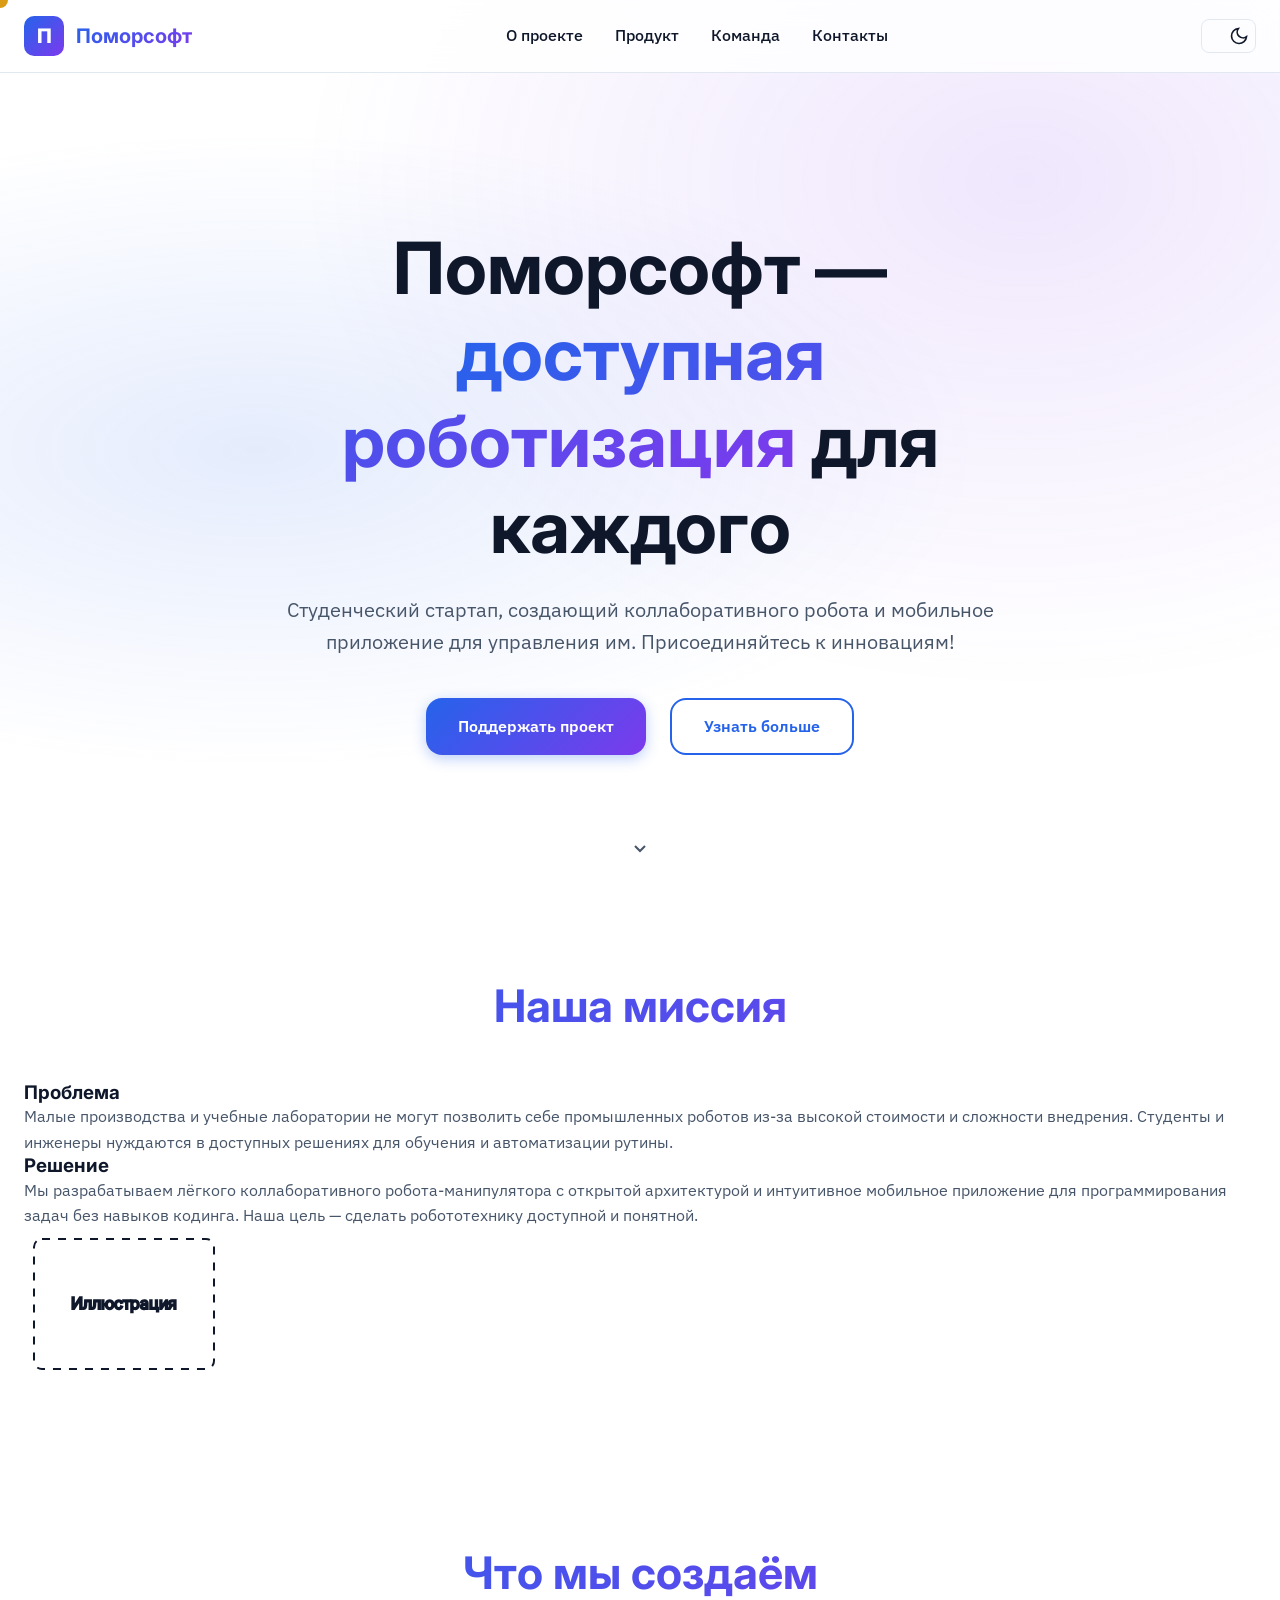
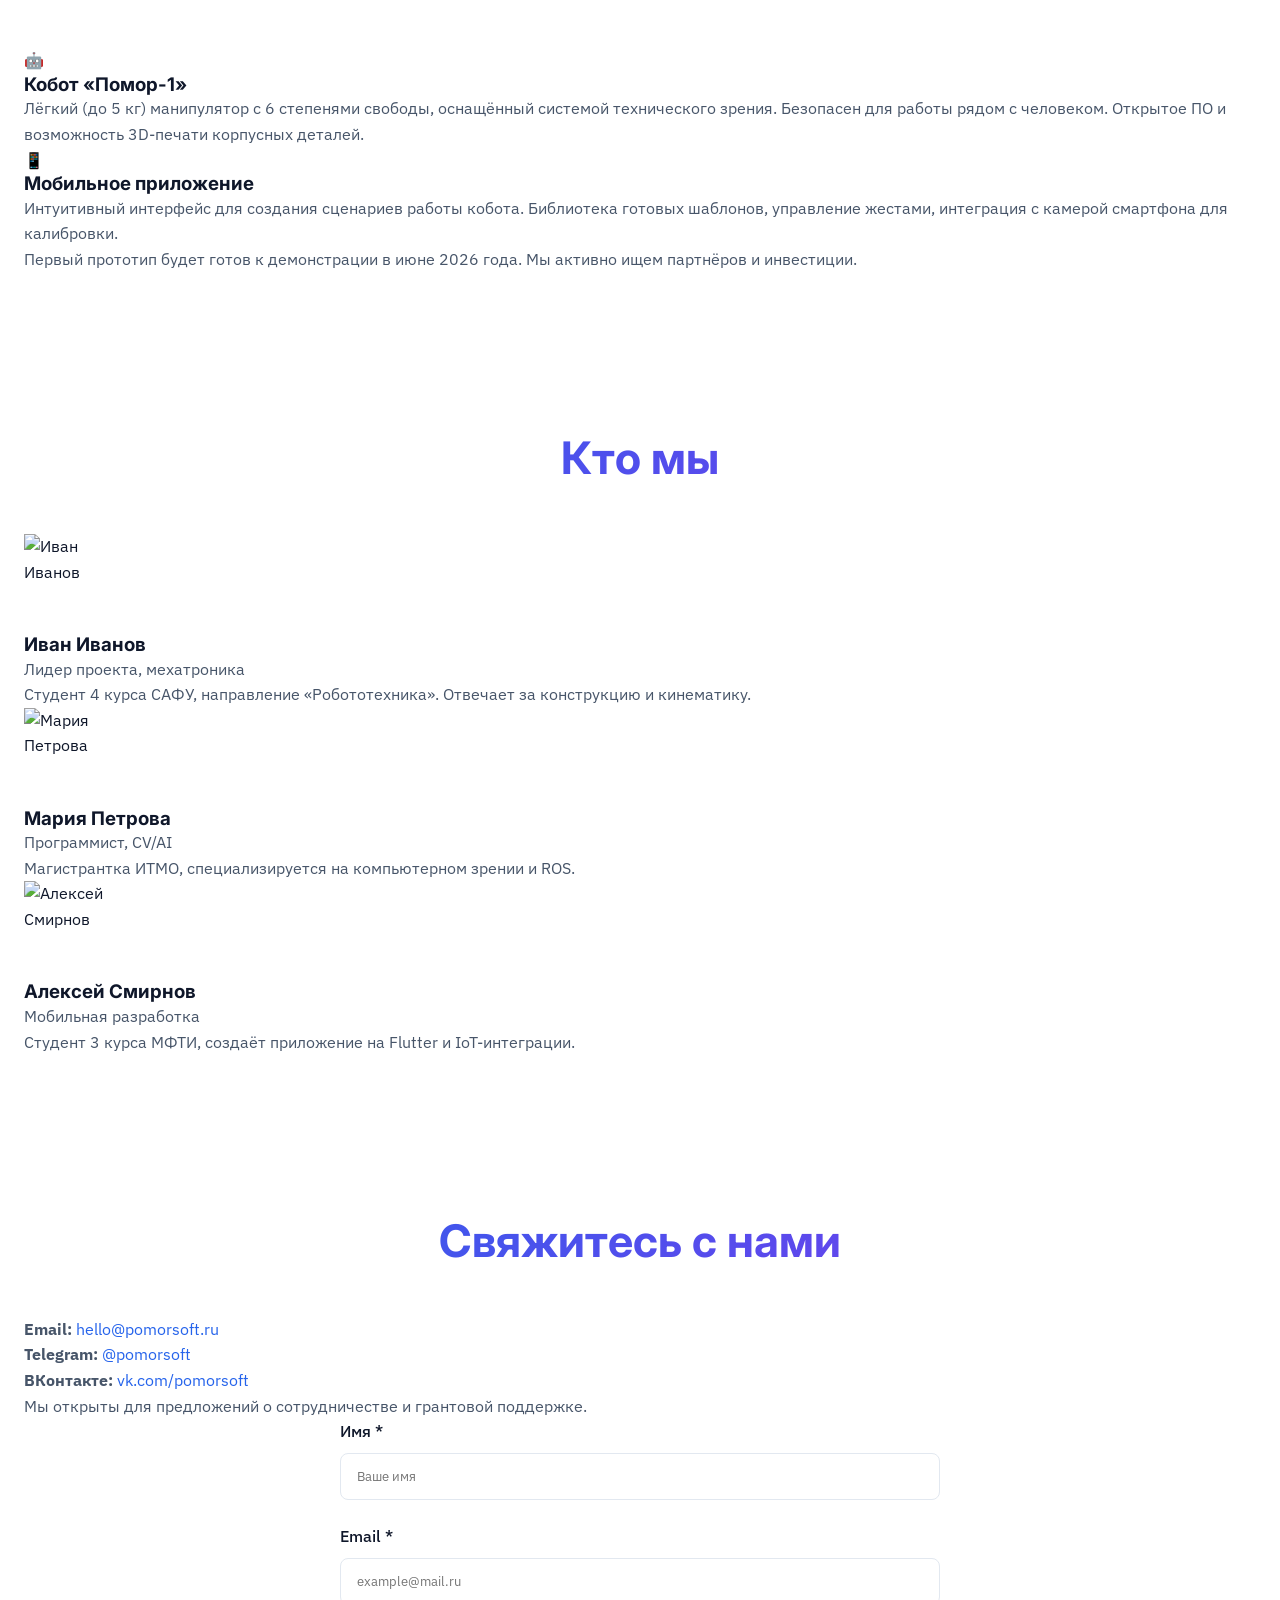
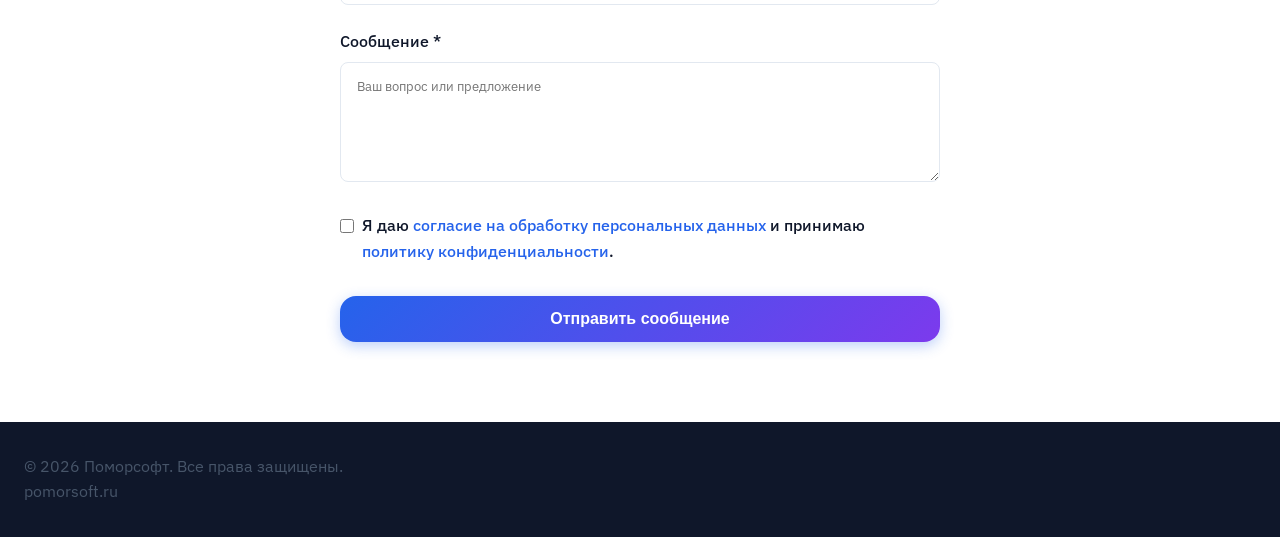
==== commit 1f244b1a: "Update index.html" ====
--- a/index.html
+++ b/index.html
@@ -1,29 +1,23 @@
-
----
-
-## 2. index.html (обновлённый)
-
-```html
 <!DOCTYPE html>
 <html lang="ru">
 <head>
   <meta charset="UTF-8">
   <meta name="viewport" content="width=device-width, initial-scale=1.0">
-  <meta name="description" content="Поморсофт — мы превращаем идеи в цифровую реальность. Разработка веб-сайтов, мобильных приложений и дизайн премиум-уровня.">
-  <title>Поморсофт — Цифровая реальность ваших идей</title>
+  <meta name="description" content="Поморсофт — студенческий стартап. Мы создаём доступного кобота и управляющее приложение для автоматизации рутинных задач. Присоединяйтесь к нашему проекту!">
+  <title>Поморсофт — Инновации для реальных задач</title>
 
   <!-- Open Graph / Facebook -->
   <meta property="og:type" content="website">
   <meta property="og:url" content="https://pomorsoft.ru/">
-  <meta property="og:title" content="Поморсофт — мы превращаем идеи в цифровую реальность">
-  <meta property="og:description" content="Создаём мощные IT-решения: веб-разработка, мобильные приложения и дизайн. Современный подход, надёжность и стиль.">
+  <meta property="og:title" content="Поморсофт — студенческий стартап. Коботы и приложения.">
+  <meta property="og:description" content="Мы разрабатываем коллаборативного робота и мобильное приложение для управления им. Инновационное решение для промышленности и образования.">
   <meta property="og:image" content="https://pomorsoft.ru/assets/img/og-image.jpg">
 
   <!-- Twitter Card -->
   <meta name="twitter:card" content="summary_large_image">
   <meta name="twitter:url" content="https://pomorsoft.ru/">
-  <meta name="twitter:title" content="Поморсофт — мы превращаем идеи в цифровую реальность">
-  <meta name="twitter:description" content="Создаём мощные IT-решения: веб-разработка, мобильные приложения и дизайн.">
+  <meta name="twitter:title" content="Поморсофт — студенческий стартап">
+  <meta name="twitter:description" content="Создаём кобота и приложение для автоматизации.">
   <meta name="twitter:image" content="https://pomorsoft.ru/assets/img/og-image.jpg">
 
   <!-- Google Fonts -->
@@ -42,7 +36,6 @@
   <!-- Прелоадер -->
   <div id="preloader" class="preloader" aria-hidden="true">
     <div class="preloader__logo">
-      <!-- Инлайн SVG логотипа (анимированный) -->
       <svg width="80" height="80" viewBox="0 0 80 80" fill="none" xmlns="http://www.w3.org/2000/svg">
         <rect x="2" y="2" width="76" height="76" rx="16" stroke="url(#grad)" stroke-width="4" stroke-dasharray="200" stroke-dashoffset="200">
           <animate attributeName="stroke-dashoffset" from="200" to="0" dur="1.5s" fill="freeze" />
@@ -58,10 +51,10 @@
     </div>
   </div>
 
-  <!-- Кастомный курсор (только десктоп) -->
+  <!-- Кастомный курсор -->
   <div class="cursor-dot" id="cursorDot" aria-hidden="true"></div>
 
-  <!-- Основная навигация -->
+  <!-- Шапка -->
   <header class="header" id="header">
     <div class="container header__inner">
       <a href="#hero" class="logo" aria-label="Поморсофт — на главную">
@@ -80,10 +73,9 @@
 
       <nav class="nav" id="navMenu" aria-label="Основное меню">
         <ul class="nav__list">
-          <li><a href="#advantages" class="nav__link">Преимущества</a></li>
-          <li><a href="#services" class="nav__link">Услуги</a></li>
-          <li><a href="#portfolio" class="nav__link">Портфолио</a></li>
-          <li><a href="#testimonials" class="nav__link">Отзывы</a></li>
+          <li><a href="#about" class="nav__link">О проекте</a></li>
+          <li><a href="#product" class="nav__link">Продукт</a></li>
+          <li><a href="#team" class="nav__link">Команда</a></li>
           <li><a href="#contact" class="nav__link">Контакты</a></li>
         </ul>
       </nav>
@@ -103,237 +95,129 @@
   </header>
 
   <main id="mainContent">
-    <!-- Hero-блок -->
+    <!-- Hero -->
     <section id="hero" class="hero" aria-label="Главный экран">
-      <div class="hero__bg" aria-hidden="true"><!-- абстрактный фон --></div>
+      <div class="hero__bg" aria-hidden="true"></div>
       <div class="container hero__content">
-        <h1 class="hero__title">Мы превращаем идеи<br>в <span class="gradient-text">цифровую реальность</span></h1>
-        <p class="hero__subtitle">Создаём мощные IT-решения: веб-сайты, мобильные приложения и дизайн, которые двигают бизнес вперёд.</p>
+        <h1 class="hero__title">Поморсофт — <span class="gradient-text">доступная роботизация</span> для каждого</h1>
+        <p class="hero__subtitle">Студенческий стартап, создающий коллаборативного робота и мобильное приложение для управления им. Присоединяйтесь к инновациям!</p>
         <div class="hero__cta">
-          <a href="#contact" class="btn btn--primary">Начать проект</a>
-          <a href="#services" class="btn btn--outline">Узнать больше</a>
-        </div>
-      </div>
-      <a href="#advantages" class="scroll-hint" aria-label="Прокрутить вниз">
+          <a href="#contact" class="btn btn--primary">Поддержать проект</a>
+          <a href="#about" class="btn btn--outline">Узнать больше</a>
+        </div>
+      </div>
+      <a href="#about" class="scroll-hint" aria-label="Прокрутить вниз">
         <svg width="24" height="24" viewBox="0 0 24 24" fill="none" stroke="currentColor" stroke-width="2"><polyline points="7 10 12 15 17 10"/></svg>
       </a>
     </section>
 
-    <!-- Преимущества -->
-    <section id="advantages" class="advantages section" aria-label="Наши преимущества">
-      <div class="container">
-        <h2 class="section__title">Почему выбирают нас</h2>
-        <div class="advantages__grid">
-          <div class="advantage-card reveal">
-            <div class="advantage-card__icon" aria-hidden="true">
-              <svg width="48" height="48" viewBox="0 0 48 48"><circle cx="24" cy="24" r="20" fill="none" stroke="currentColor" stroke-width="2"/><polyline points="16 24 22 30 32 18" fill="none" stroke="currentColor" stroke-width="2.5" stroke-linecap="round" stroke-linejoin="round"/></svg>
-            </div>
-            <h3 class="advantage-card__title">Передовые технологии</h3>
-            <p class="advantage-card__desc">Используем актуальный стек: React, Vue, Node.js, чтобы ваш продукт был быстрым и масштабируемым.</p>
-          </div>
-          <div class="advantage-card reveal">
-            <div class="advantage-card__icon" aria-hidden="true">
-              <svg width="48" height="48" viewBox="0 0 48 48"><rect x="8" y="12" width="32" height="24" rx="2" fill="none" stroke="currentColor" stroke-width="2"/><polyline points="16 24 22 30 32 18" fill="none" stroke="currentColor" stroke-width="2.5" stroke-linecap="round" stroke-linejoin="round"/></svg>
-            </div>
-            <h3 class="advantage-card__title">Сдача точно в срок</h3>
-            <p class="advantage-card__desc">Прозрачная методология Agile, спринты и регулярные демо — вы всегда знаете, что происходит.</p>
-          </div>
-          <div class="advantage-card reveal">
-            <div class="advantage-card__icon" aria-hidden="true">
-              <svg width="48" height="48" viewBox="0 0 48 48"><circle cx="18" cy="20" r="6" fill="none" stroke="currentColor" stroke-width="2"/><path d="M30 36c0-6.627-5.373-12-12-12s-12 5.373-12 12" fill="none" stroke="currentColor" stroke-width="2"/><circle cx="34" cy="16" r="5" fill="none" stroke="currentColor" stroke-width="2"/><path d="M42 30c0-3.314-2.686-6-6-6s-6 2.686-6 6" fill="none" stroke="currentColor" stroke-width="2"/></svg>
-            </div>
-            <h3 class="advantage-card__title">Команда экспертов</h3>
-            <p class="advantage-card__desc">Средний опыт наших разработчиков — 7 лет. Мы знаем, как решать сложные задачи.</p>
-          </div>
-          <div class="advantage-card reveal">
-            <div class="advantage-card__icon" aria-hidden="true">
-              <svg width="48" height="48" viewBox="0 0 48 48"><path d="M24 4L6 14v12c0 10.5 7.6 20.3 18 22 10.4-1.7 18-11.5 18-22V14L24 4z" fill="none" stroke="currentColor" stroke-width="2"/><polyline points="16 24 22 30 32 18" fill="none" stroke="currentColor" stroke-width="2.5" stroke-linecap="round" stroke-linejoin="round"/></svg>
-            </div>
-            <h3 class="advantage-card__title">Безопасность и надёжность</h3>
-            <p class="advantage-card__desc">Все проекты проходят аудит безопасности. Ваши данные под защитой 24/7.</p>
-          </div>
-        </div>
-      </div>
-    </section>
-
-    <!-- Услуги -->
-    <section id="services" class="services section" aria-label="Наши услуги">
-      <div class="container">
-        <h2 class="section__title">Что мы делаем</h2>
-        <div class="services__grid">
-          <div class="service-card reveal">
-            <div class="service-card__icon">💻</div>
-            <h3>Веб-разработка</h3>
-            <p>Корпоративные порталы, интернет-магазины, лендинги — всё с фокусом на конверсию.</p>
-          </div>
-          <div class="service-card reveal">
-            <div class="service-card__icon">📱</div>
-            <h3>Мобильные приложения</h3>
-            <p>Нативные iOS/Android и кроссплатформенные решения на Flutter и React Native.</p>
-          </div>
-          <div class="service-card reveal">
-            <div class="service-card__icon">🎨</div>
-            <h3>UI/UX дизайн</h3>
-            <p>Проектируем интерфейсы, которые любят пользователи. Прототипы, тестирование, дизайн-системы.</p>
-          </div>
-          <div class="service-card reveal">
-            <div class="service-card__icon">⚙️</div>
-            <h3>DevOps & Облака</h3>
-            <p>Настроим CI/CD, миграцию в облако (AWS, Яндекс.Облако), обеспечим отказоустойчивость.</p>
-          </div>
-          <div class="service-card reveal">
-            <div class="service-card__icon">🔍</div>
-            <h3>SEO & Аналитика</h3>
-            <p>Продвижение в поисковых системах, сквозная аналитика, работа с данными.</p>
-          </div>
-          <div class="service-card reveal">
-            <div class="service-card__icon">🤖</div>
-            <h3>AI & Автоматизация</h3>
-            <p>Внедряем машинное обучение, чат-ботов, автоматизируем бизнес-процессы.</p>
-          </div>
-        </div>
-      </div>
-    </section>
-
-    <!-- Портфолио -->
-    <section id="portfolio" class="portfolio section" aria-label="Портфолио проектов">
-      <div class="container">
-        <h2 class="section__title">Наши работы</h2>
-        <!-- Фильтры -->
-        <div class="filter-buttons" role="radiogroup" aria-label="Фильтр проектов">
-          <button class="filter-btn active" role="radio" aria-checked="true" data-filter="all">Все</button>
-          <button class="filter-btn" role="radio" aria-checked="false" data-filter="web">Веб</button>
-          <button class="filter-btn" role="radio" aria-checked="false" data-filter="mobile">Мобильные</button>
-          <button class="filter-btn" role="radio" aria-checked="false" data-filter="design">Дизайн</button>
-        </div>
-        <!-- Галерея -->
-        <div class="portfolio__grid" id="portfolioGrid">
-          <!-- Карточка 1 -->
-          <div class="portfolio-card" data-category="web" data-title="FinTech Dashboard" data-desc="Аналитическая панель для финансового стартапа. React + D3.js" data-img="assets/img/portfolio/web1@2x.jpg">
-            <picture>
-              <source srcset="assets/img/portfolio/web1.webp 1x, assets/img/portfolio/web1@2x.webp 2x" type="image/webp">
-              <img src="assets/img/portfolio/web1.jpg" srcset="assets/img/portfolio/web1@2x.jpg 2x" alt="FinTech Dashboard" loading="lazy" width="400" height="300">
-            </picture>
-            <div class="portfolio-card__overlay"><span>FinTech Dashboard</span></div>
-          </div>
-          <!-- Карточка 2 -->
-          <div class="portfolio-card" data-category="mobile" data-title="FitApp" data-desc="Мобильное приложение для фитнес-клуба. Flutter, Firebase." data-img="assets/img/portfolio/mobile1@2x.jpg">
-            <picture>
-              <source srcset="assets/img/portfolio/mobile1.webp 1x, assets/img/portfolio/mobile1@2x.webp 2x" type="image/webp">
-              <img src="assets/img/portfolio/mobile1.jpg" srcset="assets/img/portfolio/mobile1@2x.jpg 2x" alt="FitApp Mobile" loading="lazy" width="400" height="300">
-            </picture>
-            <div class="portfolio-card__overlay"><span>FitApp</span></div>
-          </div>
-          <!-- Карточка 3 -->
-          <div class="portfolio-card" data-category="design" data-title="Brand Identity" data-desc="Фирменный стиль для IT-конференции. Логотип, гайдлайн." data-img="assets/img/portfolio/design1@2x.jpg">
-            <picture>
-              <source srcset="assets/img/portfolio/design1.webp 1x, assets/img/portfolio/design1@2x.webp 2x" type="image/webp">
-              <img src="assets/img/portfolio/design1.jpg" srcset="assets/img/portfolio/design1@2x.jpg 2x" alt="Brand Identity" loading="lazy" width="400" height="300">
-            </picture>
-            <div class="portfolio-card__overlay"><span>Brand Identity</span></div>
-          </div>
-          <!-- ещё карточки -->
-          <div class="portfolio-card" data-category="web" data-title="E-commerce Platform" data-desc="Интернет-магазин электроники. Laravel + Vue.js" data-img="assets/img/portfolio/web2@2x.jpg">
-            <picture>
-              <source srcset="assets/img/portfolio/web2.webp 1x, assets/img/portfolio/web2@2x.webp 2x" type="image/webp">
-              <img src="assets/img/portfolio/web2.jpg" srcset="assets/img/portfolio/web2@2x.jpg 2x" alt="E-commerce" loading="lazy" width="400" height="300">
-            </picture>
-            <div class="portfolio-card__overlay"><span>E-commerce Platform</span></div>
-          </div>
-          <div class="portfolio-card" data-category="mobile" data-title="Travel Guide" data-desc="Гид по городам с дополненной реальностью. Unity, ARKit." data-img="assets/img/portfolio/mobile2@2x.jpg">
-            <picture>
-              <source srcset="assets/img/portfolio/mobile2.webp 1x, assets/img/portfolio/mobile2@2x.webp 2x" type="image/webp">
-              <img src="assets/img/portfolio/mobile2.jpg" srcset="assets/img/portfolio/mobile2@2x.jpg 2x" alt="Travel Guide" loading="lazy" width="400" height="300">
-            </picture>
-            <div class="portfolio-card__overlay"><span>Travel Guide</span></div>
-          </div>
-          <div class="portfolio-card" data-category="design" data-title="Mobile Bank App" data-desc="Полный редизайн интерфейса мобильного банка." data-img="assets/img/portfolio/design2@2x.jpg">
-            <picture>
-              <source srcset="assets/img/portfolio/design2.webp 1x, assets/img/portfolio/design2@2x.webp 2x" type="image/webp">
-              <img src="assets/img/portfolio/design2.jpg" srcset="assets/img/portfolio/design2@2x.jpg 2x" alt="Bank App Design" loading="lazy" width="400" height="300">
-            </picture>
-            <div class="portfolio-card__overlay"><span>Mobile Bank App</span></div>
-          </div>
-        </div>
-      </div>
-    </section>
-
-    <!-- Лайтбокс -->
-    <div id="lightbox" class="lightbox" aria-hidden="true" role="dialog" aria-label="Просмотр проекта">
-      <div class="lightbox__overlay"></div>
-      <div class="lightbox__content">
-        <button class="lightbox__close" aria-label="Закрыть">×</button>
-        <img src="" alt="" id="lightboxImg" class="lightbox__image">
-        <div class="lightbox__info">
-          <h3 id="lightboxTitle"></h3>
-          <p id="lightboxDesc"></p>
-        </div>
-      </div>
-    </div>
-
-    <!-- Отзывы -->
-    <section id="testimonials" class="testimonials section" aria-label="Отзывы клиентов">
-      <div class="container">
-        <h2 class="section__title">Что говорят клиенты</h2>
-        <div class="testimonials__carousel" id="testimonialCarousel" aria-live="polite">
-          <div class="testimonial active">
-            <blockquote>
-              <p>«Поморсофт создали для нас платформу, которая увеличила продажи на 40%. Профессионализм и скорость выше всяких похвал.»</p>
-              <footer>
-                <img src="assets/img/avatars/avatar1.jpg" srcset="assets/img/avatars/avatar1@2x.jpg 2x" alt="Анна Петрова" class="testimonial__avatar" loading="lazy" width="60" height="60">
-                <cite>Сергей, CEO FinStart</cite>
-              </footer>
-            </blockquote>
-          </div>
-          <div class="testimonial">
-            <blockquote>
-              <p>«Лучший опыт разработки мобильного приложения. Всё чётко, в срок, с вниманием к деталям. Рекомендую.»</p>
-              <footer>
-                <img src="assets/img/avatars/avatar2.jpg" srcset="assets/img/avatars/avatar2@2x.jpg 2x" alt="Иван Смирнов" class="testimonial__avatar" loading="lazy" width="60" height="60">
-                <cite>Сергей, основатель FitLife</cite>
-              </footer>
-            </blockquote>
-          </div>
-          <div class="testimonial">
-            <blockquote>
-              <p>«Дизайн превзошёл ожидания. Команда погрузилась в наш продукт и предложила решения, о которых мы даже не думали.»</p>
-              <footer>
-                <img src="assets/img/avatars/avatar3.jpg" srcset="assets/img/avatars/avatar3@2x.jpg 2x" alt="Елена Кузнецова" class="testimonial__avatar" loading="lazy" width="60" height="60">
-                <cite>Елена Кузнецова, маркетолог TravelGo</cite>
-              </footer>
-            </blockquote>
-          </div>
-        </div>
-        <div class="carousel-controls">
-          <button class="carousel-btn" id="prevTestimonial" aria-label="Предыдущий отзыв">←</button>
-          <button class="carousel-btn" id="nextTestimonial" aria-label="Следующий отзыв">→</button>
-        </div>
-      </div>
-    </section>
-
-    <!-- Форма связи -->
-    <section id="contact" class="contact section" aria-label="Связаться с нами">
-      <div class="container">
-        <h2 class="section__title">Напишите нам</h2>
-        <form id="contactForm" class="contact__form" action="https://formspree.io/f/ваш_id" method="POST">
-          <div class="form-group">
-            <label for="name">Имя *</label>
-            <input type="text" id="name" name="name" required placeholder="Ваше имя" autocomplete="name">
-          </div>
-          <div class="form-group">
-            <label for="email">Email *</label>
-            <input type="email" id="email" name="email" required placeholder="example@mail.ru" autocomplete="email">
-          </div>
-          <div class="form-group">
-            <label for="message">Сообщение *</label>
-            <textarea id="message" name="message" rows="5" required placeholder="Опишите ваш проект или вопрос"></textarea>
-          </div>
-          <div class="form-group form-consent">
-            <input type="checkbox" id="consent" name="consent" required>
-            <label for="consent">Я даю <a href="#" id="consentLink">согласие на обработку персональных данных</a> и принимаю <a href="#" id="policyLink">политику конфиденциальности</a>.</label>
-          </div>
-          <button type="submit" class="btn btn--primary">Отправить сообщение</button>
-        </form>
+    <!-- О проекте -->
+    <section id="about" class="about section" aria-label="О проекте">
+      <div class="container">
+        <h2 class="section__title">Наша миссия</h2>
+        <div class="about__content">
+          <div class="about__text reveal">
+            <h3>Проблема</h3>
+            <p>Малые производства и учебные лаборатории не могут позволить себе промышленных роботов из-за высокой стоимости и сложности внедрения. Студенты и инженеры нуждаются в доступных решениях для обучения и автоматизации рутины.</p>
+            <h3>Решение</h3>
+            <p>Мы разрабатываем лёгкого коллаборативного робота-манипулятора с открытой архитектурой и интуитивное мобильное приложение для программирования задач без навыков кодинга. Наша цель — сделать робототехнику доступной и понятной.</p>
+          </div>
+          <div class="about__visual reveal">
+            <!-- Иллюстрация-заглушка -->
+            <div class="about__image-placeholder" aria-hidden="true">
+              <svg width="200" height="150" viewBox="0 0 200 150" fill="none" stroke="currentColor" stroke-width="2"><rect x="10" y="10" width="180" height="130" rx="8" stroke-dasharray="8"/><text x="100" y="80" text-anchor="middle" fill="currentColor" font-size="16" font-family="Inter">Иллюстрация</text></svg>
+            </div>
+          </div>
+        </div>
+      </div>
+    </section>
+
+    <!-- Продукт -->
+    <section id="product" class="product section" aria-label="Наш продукт">
+      <div class="container">
+        <h2 class="section__title">Что мы создаём</h2>
+        <div class="product__grid">
+          <div class="product-card reveal">
+            <div class="product-card__icon">🤖</div>
+            <h3>Кобот «Помор-1»</h3>
+            <p>Лёгкий (до 5 кг) манипулятор с 6 степенями свободы, оснащённый системой технического зрения. Безопасен для работы рядом с человеком. Открытое ПО и возможность 3D-печати корпусных деталей.</p>
+          </div>
+          <div class="product-card reveal">
+            <div class="product-card__icon">📱</div>
+            <h3>Мобильное приложение</h3>
+            <p>Интуитивный интерфейс для создания сценариев работы кобота. Библиотека готовых шаблонов, управление жестами, интеграция с камерой смартфона для калибровки.</p>
+          </div>
+        </div>
+        <div class="product__note reveal">
+          <p>Первый прототип будет готов к демонстрации в июне 2026 года. Мы активно ищем партнёров и инвестиции.</p>
+        </div>
+      </div>
+    </section>
+
+    <!-- Команда -->
+    <section id="team" class="team section" aria-label="Наша команда">
+      <div class="container">
+        <h2 class="section__title">Кто мы</h2>
+        <div class="team__grid">
+          <div class="team-card reveal">
+            <div class="team-card__avatar">
+              <img src="assets/img/team/avatar1.jpg" srcset="assets/img/team/avatar1@2x.jpg 2x" alt="Иван Иванов" loading="lazy" width="100" height="100">
+            </div>
+            <h3>Иван Иванов</h3>
+            <p class="team-card__role">Лидер проекта, мехатроника</p>
+            <p>Студент 4 курса САФУ, направление «Робототехника». Отвечает за конструкцию и кинематику.</p>
+          </div>
+          <div class="team-card reveal">
+            <div class="team-card__avatar">
+              <img src="assets/img/team/avatar2.jpg" srcset="assets/img/team/avatar2@2x.jpg 2x" alt="Мария Петрова" loading="lazy" width="100" height="100">
+            </div>
+            <h3>Мария Петрова</h3>
+            <p class="team-card__role">Программист, CV/AI</p>
+            <p>Магистрантка ИТМО, специализируется на компьютерном зрении и ROS.</p>
+          </div>
+          <div class="team-card reveal">
+            <div class="team-card__avatar">
+              <img src="assets/img/team/avatar3.jpg" srcset="assets/img/team/avatar3@2x.jpg 2x" alt="Алексей Смирнов" loading="lazy" width="100" height="100">
+            </div>
+            <h3>Алексей Смирнов</h3>
+            <p class="team-card__role">Мобильная разработка</p>
+            <p>Студент 3 курса МФТИ, создаёт приложение на Flutter и IoT-интеграции.</p>
+          </div>
+        </div>
+      </div>
+    </section>
+
+    <!-- Контакты + форма -->
+    <section id="contact" class="contact section" aria-label="Контакты">
+      <div class="container">
+        <h2 class="section__title">Свяжитесь с нами</h2>
+        <div class="contact__wrapper">
+          <div class="contact__info reveal">
+            <p><strong>Email:</strong> <a href="mailto:hello@pomorsoft.ru">hello@pomorsoft.ru</a></p>
+            <p><strong>Telegram:</strong> <a href="https://t.me/pomorsoft" target="_blank" rel="noopener noreferrer">@pomorsoft</a></p>
+            <p><strong>ВКонтакте:</strong> <a href="https://vk.com/pomorsoft" target="_blank" rel="noopener noreferrer">vk.com/pomorsoft</a></p>
+            <p>Мы открыты для предложений о сотрудничестве и грантовой поддержке.</p>
+          </div>
+          <form id="contactForm" class="contact__form reveal" action="https://formspree.io/f/ваш_id" method="POST">
+            <div class="form-group">
+              <label for="name">Имя *</label>
+              <input type="text" id="name" name="name" required placeholder="Ваше имя" autocomplete="name">
+            </div>
+            <div class="form-group">
+              <label for="email">Email *</label>
+              <input type="email" id="email" name="email" required placeholder="example@mail.ru" autocomplete="email">
+            </div>
+            <div class="form-group">
+              <label for="message">Сообщение *</label>
+              <textarea id="message" name="message" rows="5" required placeholder="Ваш вопрос или предложение"></textarea>
+            </div>
+            <div class="form-group form-consent">
+              <input type="checkbox" id="consent" name="consent" required>
+              <label for="consent">Я даю <a href="#" id="consentLink">согласие на обработку персональных данных</a> и принимаю <a href="#" id="policyLink">политику конфиденциальности</a>.</label>
+            </div>
+            <button type="submit" class="btn btn--primary">Отправить сообщение</button>
+          </form>
+        </div>
       </div>
     </section>
   </main>
@@ -342,33 +226,30 @@
   <footer class="footer">
     <div class="container footer__inner">
       <div class="footer__left">
-        <p class="footer__copyright">&copy; 2025 Поморсофт. Все права защищены.</p>
+        <p class="footer__copyright">&copy; 2026 Поморсофт. Все права защищены.</p>
         <p class="footer__domain">pomorsoft.ru</p>
       </div>
       <div class="footer__socials">
         <a href="https://vk.com/pomorsoft" target="_blank" rel="noopener noreferrer" aria-label="ВКонтакте">
-          <svg width="24" height="24" viewBox="0 0 24 24" fill="currentColor"><path d="M15.684 0H8.316C3.725 0 0 3.725 0 8.316v7.368C0 20.275 3.725 24 8.316 24h7.368C20.275 24 24 20.275 24 15.684V8.316C24 3.725 20.275 0 15.684 0zm3.692 16.372h-2.346c-.405 0-.524-.315-.524-.315s-.373-.993-.872-1.894c-.86-.864-1.206-.904-1.354-.904-.243 0-.308.09-.308.555v1.77c0 .394-.13.63-1.172.63-1.72 0-3.618-.995-4.956-2.872-2.083-2.886-2.615-5.053-2.615-5.5 0-.216.09-.408.49-.408h2.345c.37 0 .508.17.58.555.645 1.88 1.72 3.526 2.167 3.526.167 0 .243-.08.243-.56V7.155c-.05-.5-.29-.725-.57-.725-.28 0 .17-.49.73-.494h2.625c.487 0 .583.254.583.514v2.773c0 .485.196.61.316.61.167 0 .308-.098.615-.611.49-.858.84-2.253.84-2.253s.09-.203.367-.203h2.408s.707.07.707.54c0 .27-.554 1.795-2.373 3.822-1.756 1.958-1.756 1.796-.437 2.99 1.218 1.1 1.466 1.64 1.506 1.71.45.78-.98.78-.98.78z"/></svg>
+          <svg width="24" height="24" viewBox="0 0 24 24" fill="currentColor">...</svg>
         </a>
         <a href="https://t.me/pomorsoft" target="_blank" rel="noopener noreferrer" aria-label="Telegram">
-          <svg width="24" height="24" viewBox="0 0 24 24" fill="currentColor"><path d="M12 0C5.373 0 0 5.373 0 12s5.373 12 12 12 12-5.373 12-12S18.627 0 12 0zm5.894 8.221l-1.97 9.28c-.145.658-.537.818-1.084.508l-3-2.21-1.446 1.394c-.14.18-.357.295-.6.295-.002 0-.003 0-.005 0l.213-3.054 5.56-5.022c.24-.213-.054-.334-.373-.12l-6.87 4.326-2.96-.924c-.64-.203-.658-.64.135-.954l11.566-4.458c.538-.196 1.006.128.832.938z"/></svg>
-        </a>
-        <a href="https://max.ru/pomorsoft" target="_blank" rel="noopener noreferrer" aria-label="MAX">
-          <svg width="24" height="24" viewBox="0 0 24 24" fill="currentColor"><circle cx="12" cy="12" r="10"/><text x="12" y="16" text-anchor="middle" font-size="10" fill="white">M</text></svg>
+          <svg width="24" height="24" viewBox="0 0 24 24" fill="currentColor">...</svg>
         </a>
         <a href="mailto:hello@pomorsoft.ru" aria-label="Написать email">
-          <svg width="24" height="24" viewBox="0 0 24 24" fill="none" stroke="currentColor" stroke-width="2"><rect x="2" y="4" width="20" height="16" rx="2"/><polyline points="2 6 12 13 22 6"/></svg>
+          <svg width="24" height="24" viewBox="0 0 24 24" fill="none" stroke="currentColor" stroke-width="2">...</svg>
         </a>
       </div>
     </div>
   </footer>
 
-  <!-- Модальные окна для документов -->
+  <!-- Модальные окна -->
   <div id="policyModal" class="modal" aria-hidden="true" role="dialog" aria-labelledby="policyTitle">
     <div class="modal__overlay"></div>
     <div class="modal__content">
       <button class="modal__close" aria-label="Закрыть">×</button>
       <h2 id="policyTitle">Политика конфиденциальности</h2>
-      <p>Здесь будет текст политики конфиденциальности. Вы можете заменить его на свой.</p>
+      <p>Здесь будет текст политики конфиденциальности. Замените на реальный.</p>
     </div>
   </div>
 
@@ -384,4 +265,3 @@
   <script src="js/main.js"></script>
 </body>
 </html>
-      
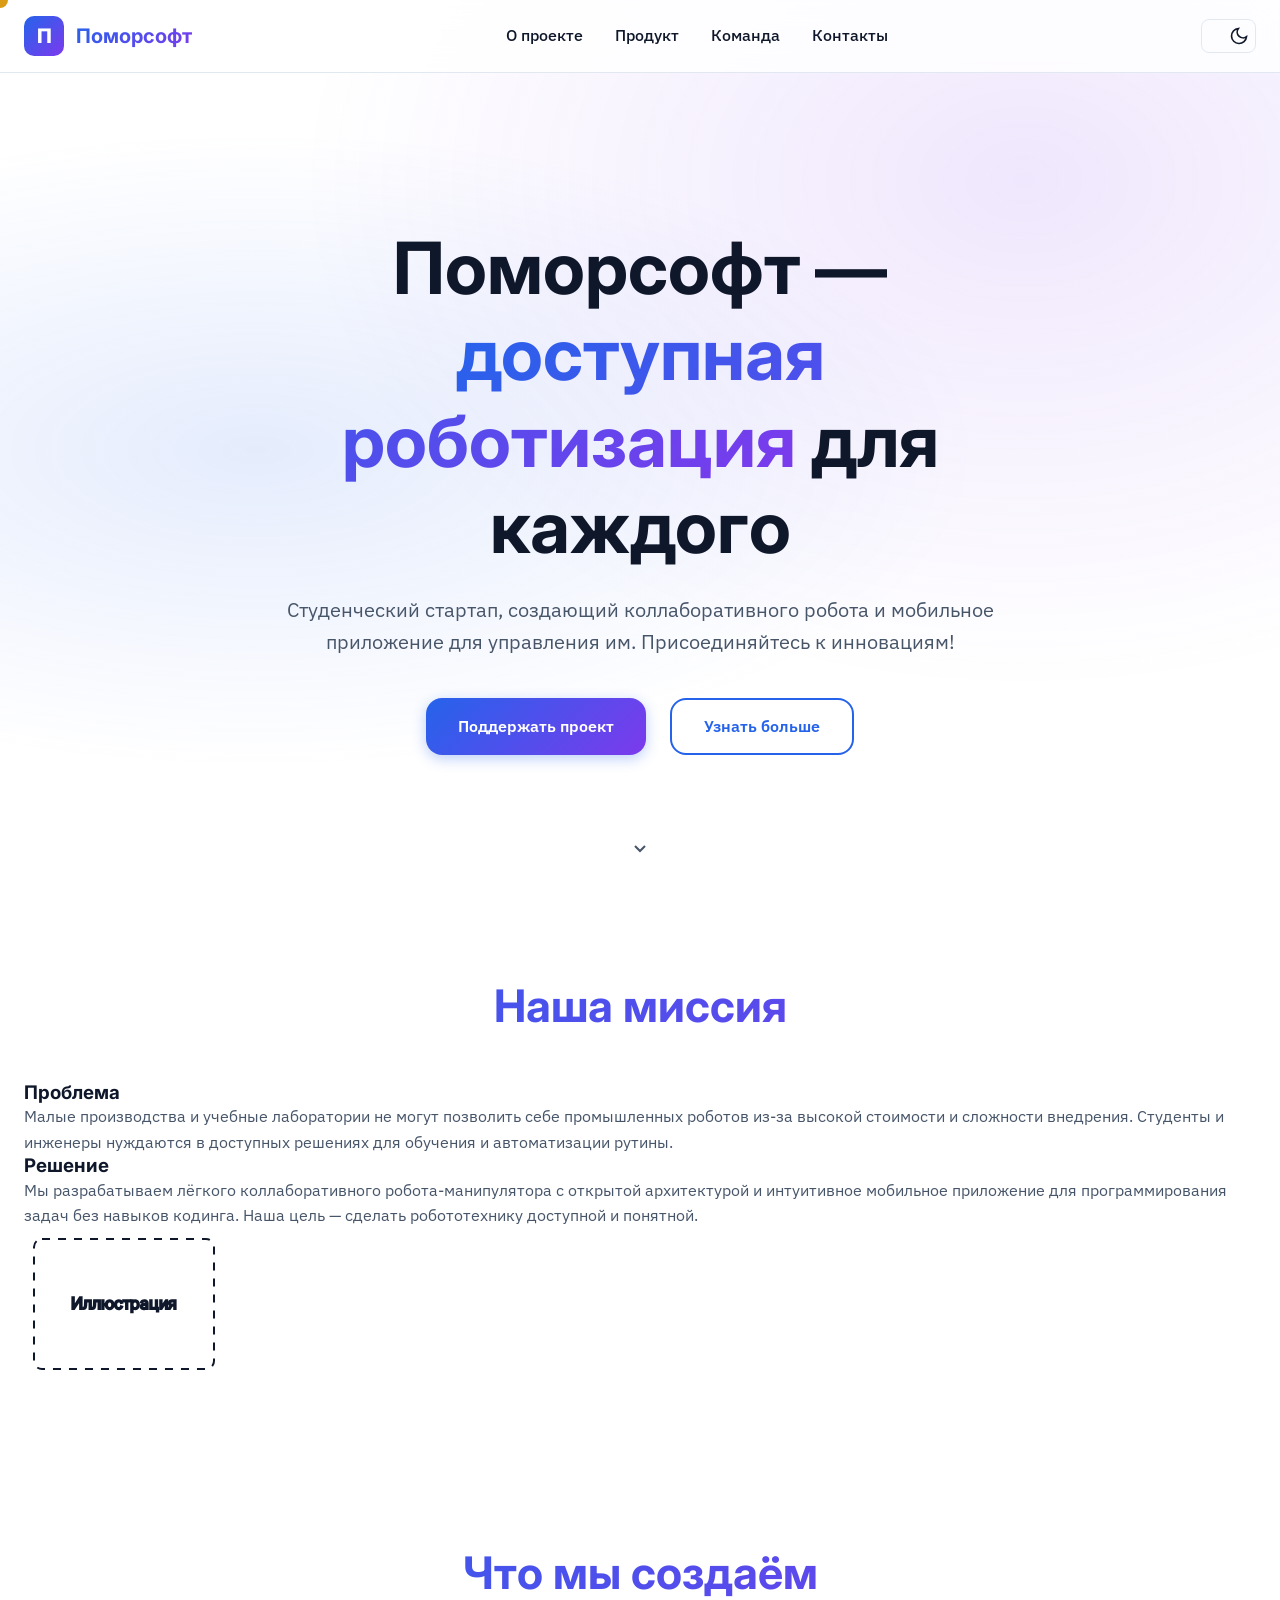
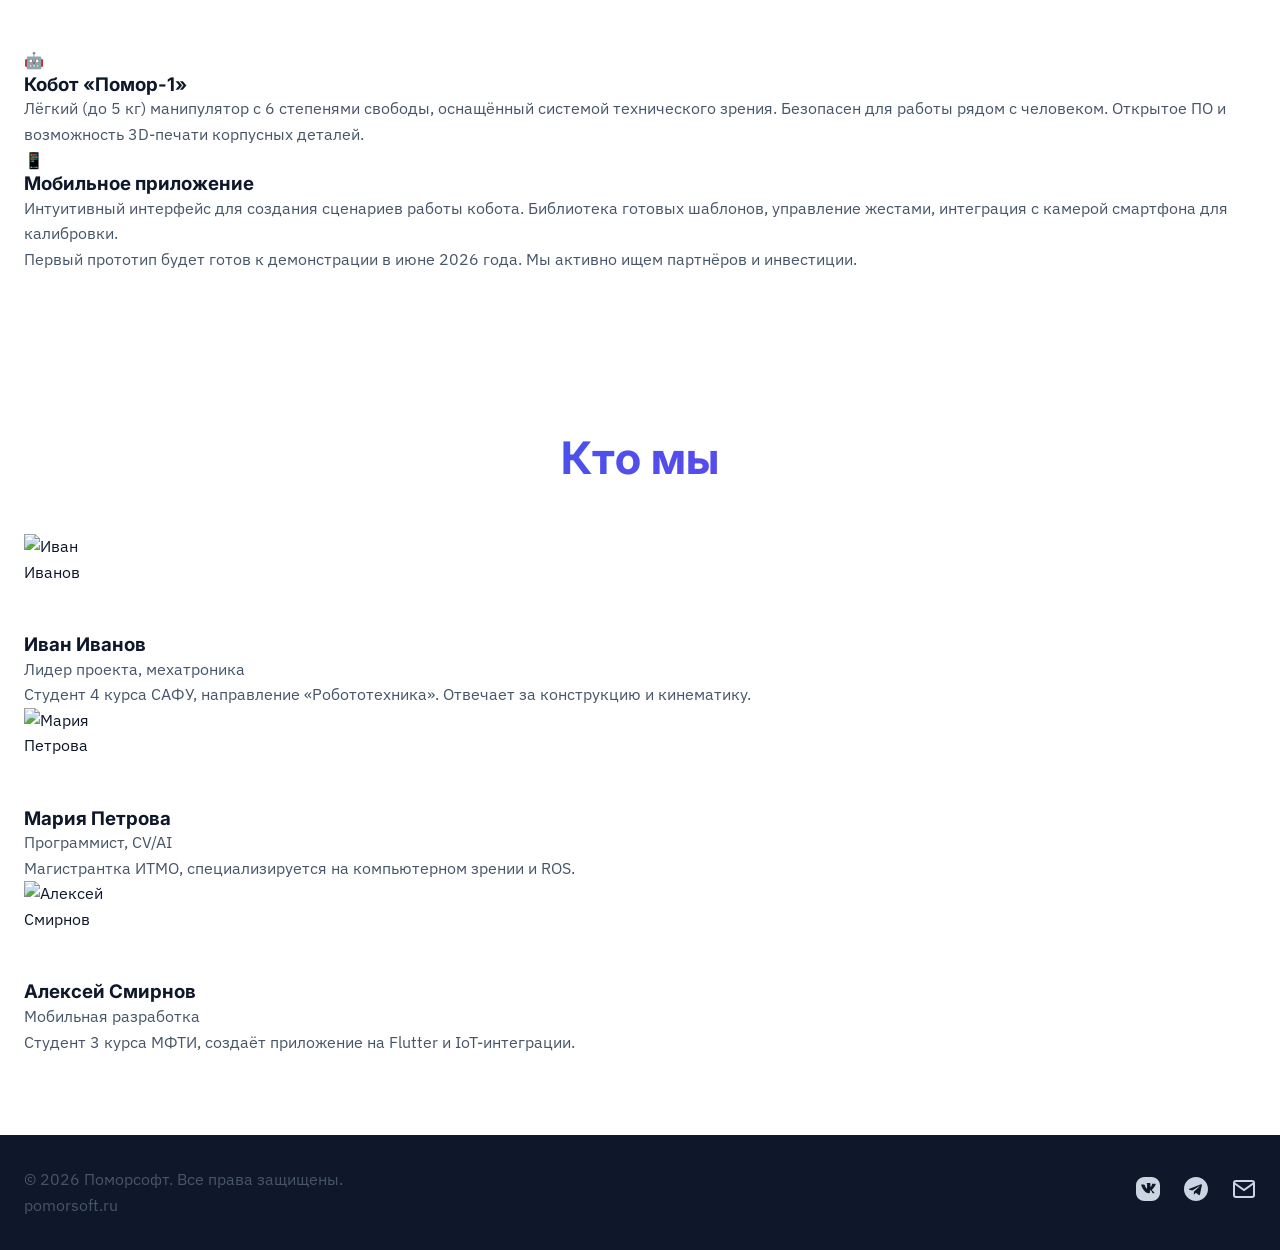
==== commit 5f553c69: "Update index.html" ====
--- a/index.html
+++ b/index.html
@@ -76,7 +76,7 @@
           <li><a href="#about" class="nav__link">О проекте</a></li>
           <li><a href="#product" class="nav__link">Продукт</a></li>
           <li><a href="#team" class="nav__link">Команда</a></li>
-          <li><a href="#contact" class="nav__link">Контакты</a></li>
+          <li><a href="#contactModalTrigger" class="nav__link" id="contactTrigger">Контакты</a></li>
         </ul>
       </nav>
 
@@ -102,7 +102,7 @@
         <h1 class="hero__title">Поморсофт — <span class="gradient-text">доступная роботизация</span> для каждого</h1>
         <p class="hero__subtitle">Студенческий стартап, создающий коллаборативного робота и мобильное приложение для управления им. Присоединяйтесь к инновациям!</p>
         <div class="hero__cta">
-          <a href="#contact" class="btn btn--primary">Поддержать проект</a>
+          <a href="#contactModalTrigger" class="btn btn--primary" id="heroContactBtn">Поддержать проект</a>
           <a href="#about" class="btn btn--outline">Узнать больше</a>
         </div>
       </div>
@@ -187,39 +187,7 @@
       </div>
     </section>
 
-    <!-- Контакты + форма -->
-    <section id="contact" class="contact section" aria-label="Контакты">
-      <div class="container">
-        <h2 class="section__title">Свяжитесь с нами</h2>
-        <div class="contact__wrapper">
-          <div class="contact__info reveal">
-            <p><strong>Email:</strong> <a href="mailto:hello@pomorsoft.ru">hello@pomorsoft.ru</a></p>
-            <p><strong>Telegram:</strong> <a href="https://t.me/pomorsoft" target="_blank" rel="noopener noreferrer">@pomorsoft</a></p>
-            <p><strong>ВКонтакте:</strong> <a href="https://vk.com/pomorsoft" target="_blank" rel="noopener noreferrer">vk.com/pomorsoft</a></p>
-            <p>Мы открыты для предложений о сотрудничестве и грантовой поддержке.</p>
-          </div>
-          <form id="contactForm" class="contact__form reveal" action="https://formspree.io/f/ваш_id" method="POST">
-            <div class="form-group">
-              <label for="name">Имя *</label>
-              <input type="text" id="name" name="name" required placeholder="Ваше имя" autocomplete="name">
-            </div>
-            <div class="form-group">
-              <label for="email">Email *</label>
-              <input type="email" id="email" name="email" required placeholder="example@mail.ru" autocomplete="email">
-            </div>
-            <div class="form-group">
-              <label for="message">Сообщение *</label>
-              <textarea id="message" name="message" rows="5" required placeholder="Ваш вопрос или предложение"></textarea>
-            </div>
-            <div class="form-group form-consent">
-              <input type="checkbox" id="consent" name="consent" required>
-              <label for="consent">Я даю <a href="#" id="consentLink">согласие на обработку персональных данных</a> и принимаю <a href="#" id="policyLink">политику конфиденциальности</a>.</label>
-            </div>
-            <button type="submit" class="btn btn--primary">Отправить сообщение</button>
-          </form>
-        </div>
-      </div>
-    </section>
+    <!-- Бывшая секция контактов удалена, вместо неё только модальное окно -->
   </main>
 
   <!-- Футер -->
@@ -231,28 +199,29 @@
       </div>
       <div class="footer__socials">
         <a href="https://vk.com/pomorsoft" target="_blank" rel="noopener noreferrer" aria-label="ВКонтакте">
-          <svg width="24" height="24" viewBox="0 0 24 24" fill="currentColor">...</svg>
+          <svg width="24" height="24" viewBox="0 0 24 24" fill="currentColor"><path d="M15.684 0H8.316C3.725 0 0 3.725 0 8.316v7.368C0 20.275 3.725 24 8.316 24h7.368C20.275 24 24 20.275 24 15.684V8.316C24 3.725 20.275 0 15.684 0zm3.692 16.372h-2.346c-.405 0-.524-.315-.524-.315s-.373-.993-.872-1.894c-.86-.864-1.206-.904-1.354-.904-.243 0-.308.09-.308.555v1.77c0 .394-.13.63-1.172.63-1.72 0-3.618-.995-4.956-2.872-2.083-2.886-2.615-5.053-2.615-5.5 0-.216.09-.408.49-.408h2.345c.37 0 .508.17.58.555.645 1.88 1.72 3.526 2.167 3.526.167 0 .243-.08.243-.56V7.155c-.05-.5-.29-.725-.57-.725-.28 0 .17-.49.73-.494h2.625c.487 0 .583.254.583.514v2.773c0 .485.196.61.316.61.167 0 .308-.098.615-.611.49-.858.84-2.253.84-2.253s.09-.203.367-.203h2.408s.707.07.707.54c0 .27-.554 1.795-2.373 3.822-1.756 1.958-1.756 1.796-.437 2.99 1.218 1.1 1.466 1.64 1.506 1.71.45.78-.98.78-.98.78z"/></svg>
         </a>
         <a href="https://t.me/pomorsoft" target="_blank" rel="noopener noreferrer" aria-label="Telegram">
-          <svg width="24" height="24" viewBox="0 0 24 24" fill="currentColor">...</svg>
+          <svg width="24" height="24" viewBox="0 0 24 24" fill="currentColor"><path d="M12 0C5.373 0 0 5.373 0 12s5.373 12 12 12 12-5.373 12-12S18.627 0 12 0zm5.894 8.221l-1.97 9.28c-.145.658-.537.818-1.084.508l-3-2.21-1.446 1.394c-.14.18-.357.295-.6.295-.002 0-.003 0-.005 0l.213-3.054 5.56-5.022c.24-.213-.054-.334-.373-.12l-6.87 4.326-2.96-.924c-.64-.203-.658-.64.135-.954l11.566-4.458c.538-.196 1.006.128.832.938z"/></svg>
         </a>
         <a href="mailto:hello@pomorsoft.ru" aria-label="Написать email">
-          <svg width="24" height="24" viewBox="0 0 24 24" fill="none" stroke="currentColor" stroke-width="2">...</svg>
+          <svg width="24" height="24" viewBox="0 0 24 24" fill="none" stroke="currentColor" stroke-width="2"><rect x="2" y="4" width="20" height="16" rx="2"/><polyline points="2 6 12 13 22 6"/></svg>
         </a>
       </div>
     </div>
   </footer>
 
-  <!-- Модальные окна -->
+  <!-- Модальное окно: Политика конфиденциальности -->
   <div id="policyModal" class="modal" aria-hidden="true" role="dialog" aria-labelledby="policyTitle">
     <div class="modal__overlay"></div>
     <div class="modal__content">
       <button class="modal__close" aria-label="Закрыть">×</button>
       <h2 id="policyTitle">Политика конфиденциальности</h2>
-      <p>Здесь будет текст политики конфиденциальности. Замените на реальный.</p>
-    </div>
-  </div>
-
+      <p>Здесь будет текст политики конфиденциальности. Вы можете заменить его на свой.</p>
+    </div>
+  </div>
+
+  <!-- Модальное окно: Согласие -->
   <div id="consentModal" class="modal" aria-hidden="true" role="dialog" aria-labelledby="consentTitle">
     <div class="modal__overlay"></div>
     <div class="modal__content">
@@ -262,6 +231,44 @@
     </div>
   </div>
 
+  <!-- Модальное окно: Контакты -->
+  <div id="contactModal" class="modal" aria-hidden="true" role="dialog" aria-labelledby="contactModalTitle">
+    <div class="modal__overlay"></div>
+    <div class="modal__content">
+      <button class="modal__close" aria-label="Закрыть">×</button>
+      <h2 id="contactModalTitle">Контакты</h2>
+      <div class="contact-modal__info">
+        <p><strong>Email:</strong> <a href="mailto:hello@pomorsoft.ru">hello@pomorsoft.ru</a></p>
+        <p><strong>Telegram:</strong> <a href="https://t.me/pomorsoft" target="_blank" rel="noopener noreferrer">@pomorsoft</a></p>
+        <p><strong>ВКонтакте:</strong> <a href="https://vk.com/pomorsoft" target="_blank" rel="noopener noreferrer">vk.com/pomorsoft</a></p>
+        <hr style="margin: 1.5rem 0; border-color: var(--color-border);">
+        <p>Или напишите нам прямо сейчас:</p>
+      </div>
+      <form id="contactForm" class="contact__form" action="https://formspree.io/f/ваш_id" method="POST">
+        <div class="form-group">
+          <label for="name">Имя *</label>
+          <input type="text" id="name" name="name" required placeholder="Ваше имя" autocomplete="name">
+        </div>
+        <div class="form-group">
+          <label for="email">Email *</label>
+          <input type="email" id="email" name="email" required placeholder="example@mail.ru" autocomplete="email">
+        </div>
+        <div class="form-group">
+          <label for="message">Сообщение *</label>
+          <textarea id="message" name="message" rows="5" required placeholder="Ваш вопрос или предложение"></textarea>
+        </div>
+        <div class="form-group form-consent">
+          <input type="checkbox" id="consent" name="consent" required>
+          <label for="consent">Я даю <a href="#" id="consentLink">согласие на обработку персональных данных</a> и принимаю <a href="#" id="policyLink">политику конфиденциальности</a>.</label>
+        </div>
+        <button type="submit" class="btn btn--primary">Отправить сообщение</button>
+      </form>
+    </div>
+  </div>
+
+  <!-- Скрытый триггер для открытия модалки контактов из навигации (якорь) -->
+  <a href="#contactModal" id="contactModalTrigger" style="display: none;">Контакты</a>
+
   <script src="js/main.js"></script>
 </body>
 </html>
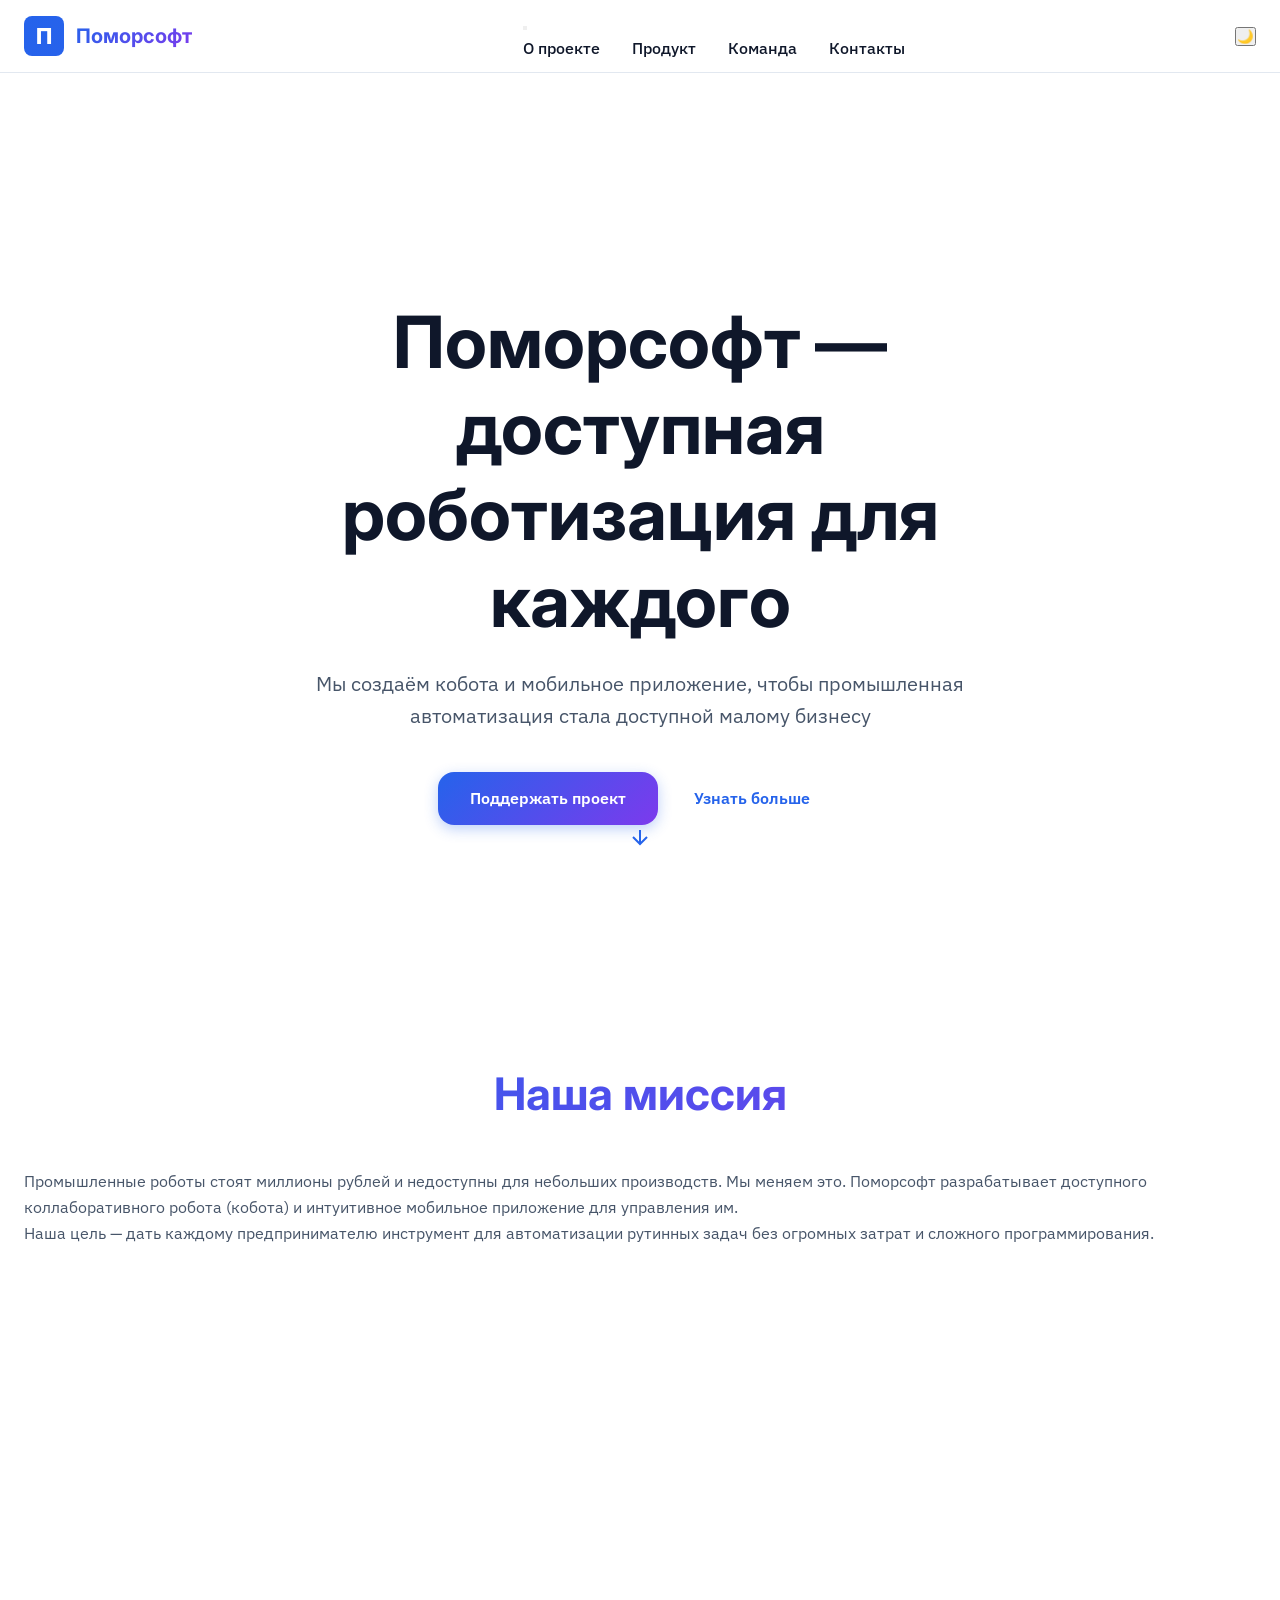
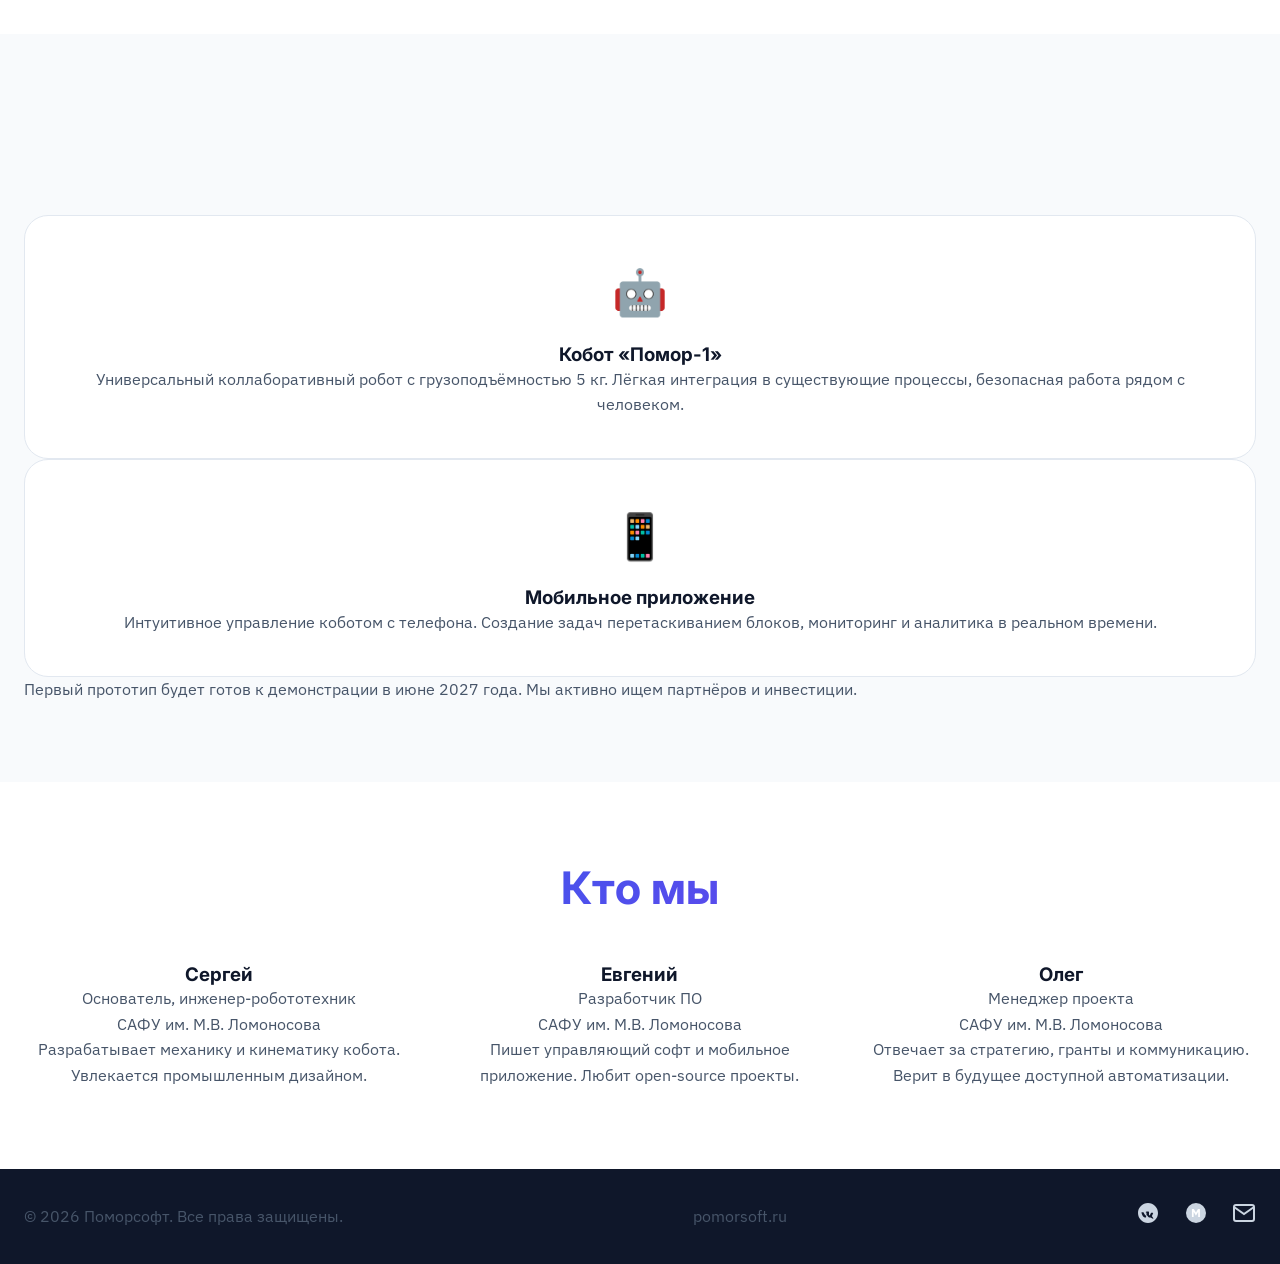
==== commit 7e641ec2: "Update index.html" ====
--- a/index.html
+++ b/index.html
@@ -1,274 +1,247 @@
+<!-- index.html -->
 <!DOCTYPE html>
 <html lang="ru">
 <head>
-  <meta charset="UTF-8">
-  <meta name="viewport" content="width=device-width, initial-scale=1.0">
-  <meta name="description" content="Поморсофт — студенческий стартап. Мы создаём доступного кобота и управляющее приложение для автоматизации рутинных задач. Присоединяйтесь к нашему проекту!">
-  <title>Поморсофт — Инновации для реальных задач</title>
-
-  <!-- Open Graph / Facebook -->
-  <meta property="og:type" content="website">
-  <meta property="og:url" content="https://pomorsoft.ru/">
-  <meta property="og:title" content="Поморсофт — студенческий стартап. Коботы и приложения.">
-  <meta property="og:description" content="Мы разрабатываем коллаборативного робота и мобильное приложение для управления им. Инновационное решение для промышленности и образования.">
-  <meta property="og:image" content="https://pomorsoft.ru/assets/img/og-image.jpg">
-
-  <!-- Twitter Card -->
-  <meta name="twitter:card" content="summary_large_image">
-  <meta name="twitter:url" content="https://pomorsoft.ru/">
-  <meta name="twitter:title" content="Поморсофт — студенческий стартап">
-  <meta name="twitter:description" content="Создаём кобота и приложение для автоматизации.">
-  <meta name="twitter:image" content="https://pomorsoft.ru/assets/img/og-image.jpg">
-
-  <!-- Google Fonts -->
-  <link rel="preconnect" href="https://fonts.googleapis.com">
-  <link rel="preconnect" href="https://fonts.gstatic.com" crossorigin>
-  <link href="https://fonts.googleapis.com/css2?family=IBM+Plex+Sans:wght@400;500;600&family=Inter:wght@500;600;700;800&display=swap" rel="stylesheet">
-
-  <!-- Основные стили -->
-  <link rel="stylesheet" href="css/style.css">
-
-  <!-- Favicon (буква П) -->
-  <link rel="icon" href="data:image/svg+xml,<svg xmlns='http://www.w3.org/2000/svg' viewBox='0 0 32 32'><rect width='32' height='32' rx='6' fill='%232563eb'/><text x='50%25' y='55%25' font-size='20' fill='white' text-anchor='middle' dy='.1em' font-family='sans-serif'>П</text></svg>">
+    <meta charset="UTF-8">
+    <meta name="viewport" content="width=device-width, initial-scale=1.0">
+    <meta name="description" content="Студенческий стартап Поморсофт — доступная роботизация для каждого. Создаём кобота и мобильное приложение.">
+    <meta property="og:title" content="Поморсофт — доступная роботизация">
+    <meta property="og:description" content="Студенческий стартап. Мы превращаем идеи в цифровую реальность.">
+    <meta property="og:type" content="website">
+    <meta property="og:url" content="https://pomorsoft.ru">
+    <meta property="og:image" content="https://pomorsoft.ru/og-image.jpg">
+    <meta name="twitter:card" content="summary_large_image">
+    <meta name="twitter:title" content="Поморсофт">
+    <meta name="twitter:description" content="Студенческий стартап. Доступная роботизация.">
+    <link rel="icon" href="data:image/svg+xml,<svg xmlns='http://www.w3.org/2000/svg' viewBox='0 0 32 32'><rect width='32' height='32' rx='6' fill='%232563eb'/><text x='50%25' y='50%25' dominant-baseline='central' text-anchor='middle' font-family='Inter' font-weight='bold' font-size='20' fill='white'>П</text></svg>">
+    <title>Поморсофт — доступная роботизация</title>
+    <link rel="preconnect" href="https://fonts.googleapis.com">
+    <link rel="preconnect" href="https://fonts.gstatic.com" crossorigin>
+    <link href="https://fonts.googleapis.com/css2?family=IBM+Plex+Sans:wght@400;500;600&family=Inter:wght@600;700;800&display=swap" rel="stylesheet">
+    <link rel="stylesheet" href="css/style.css">
 </head>
 <body>
-
-  <!-- Прелоадер -->
-  <div id="preloader" class="preloader" aria-hidden="true">
-    <div class="preloader__logo">
-      <svg width="80" height="80" viewBox="0 0 80 80" fill="none" xmlns="http://www.w3.org/2000/svg">
-        <rect x="2" y="2" width="76" height="76" rx="16" stroke="url(#grad)" stroke-width="4" stroke-dasharray="200" stroke-dashoffset="200">
-          <animate attributeName="stroke-dashoffset" from="200" to="0" dur="1.5s" fill="freeze" />
-        </rect>
-        <text x="50%" y="55%" dominant-baseline="middle" text-anchor="middle" font-family="Inter, sans-serif" font-weight="800" font-size="32" fill="url(#grad)">П</text>
-        <defs>
-          <linearGradient id="grad" x1="0%" y1="0%" x2="100%" y2="100%">
-            <stop offset="0%" stop-color="#2563eb"/>
-            <stop offset="100%" stop-color="#7c3aed"/>
-          </linearGradient>
-        </defs>
-      </svg>
-    </div>
-  </div>
-
-  <!-- Кастомный курсор -->
-  <div class="cursor-dot" id="cursorDot" aria-hidden="true"></div>
-
-  <!-- Шапка -->
-  <header class="header" id="header">
-    <div class="container header__inner">
-      <a href="#hero" class="logo" aria-label="Поморсофт — на главную">
-        <svg width="40" height="40" viewBox="0 0 40 40" fill="none" xmlns="http://www.w3.org/2000/svg">
-          <rect width="40" height="40" rx="10" fill="url(#logoGrad)"/>
-          <text x="50%" y="55%" dominant-baseline="middle" text-anchor="middle" font-family="Inter, sans-serif" font-weight="800" font-size="20" fill="white">П</text>
-          <defs>
-            <linearGradient id="logoGrad" x1="0%" y1="0%" x2="100%" y2="100%">
-              <stop offset="0%" stop-color="#2563eb"/>
-              <stop offset="100%" stop-color="#7c3aed"/>
-            </linearGradient>
-          </defs>
-        </svg>
-        <span class="logo__text">Поморсофт</span>
-      </a>
-
-      <nav class="nav" id="navMenu" aria-label="Основное меню">
-        <ul class="nav__list">
-          <li><a href="#about" class="nav__link">О проекте</a></li>
-          <li><a href="#product" class="nav__link">Продукт</a></li>
-          <li><a href="#team" class="nav__link">Команда</a></li>
-          <li><a href="#contactModalTrigger" class="nav__link" id="contactTrigger">Контакты</a></li>
-        </ul>
-      </nav>
-
-      <div class="header__actions">
-        <button id="themeToggle" class="btn-icon" aria-label="Переключить тему оформления" title="Светлая / Тёмная тема">
-          <svg class="icon-sun" width="20" height="20" viewBox="0 0 24 24" fill="none" stroke="currentColor" stroke-width="2"><circle cx="12" cy="12" r="5"/><line x1="12" y1="1" x2="12" y2="3"/><line x1="12" y1="21" x2="12" y2="23"/><line x1="4.22" y1="4.22" x2="5.64" y2="5.64"/><line x1="18.36" y1="18.36" x2="19.78" y2="19.78"/><line x1="1" y1="12" x2="3" y2="12"/><line x1="21" y1="12" x2="23" y2="12"/><line x1="4.22" y1="19.78" x2="5.64" y2="18.36"/><line x1="18.36" y1="5.64" x2="19.78" y2="4.22"/></svg>
-          <svg class="icon-moon" width="20" height="20" viewBox="0 0 24 24" fill="none" stroke="currentColor" stroke-width="2"><path d="M21 12.79A9 9 0 1 1 11.21 3 7 7 0 0 0 21 12.79z"/></svg>
-        </button>
-        <button class="burger" id="burgerBtn" aria-label="Открыть меню" aria-expanded="false" aria-controls="navMenu">
-          <span class="burger__line"></span>
-          <span class="burger__line"></span>
-          <span class="burger__line"></span>
-        </button>
-      </div>
-    </div>
-  </header>
-
-  <main id="mainContent">
-    <!-- Hero -->
-    <section id="hero" class="hero" aria-label="Главный экран">
-      <div class="hero__bg" aria-hidden="true"></div>
-      <div class="container hero__content">
-        <h1 class="hero__title">Поморсофт — <span class="gradient-text">доступная роботизация</span> для каждого</h1>
-        <p class="hero__subtitle">Студенческий стартап, создающий коллаборативного робота и мобильное приложение для управления им. Присоединяйтесь к инновациям!</p>
-        <div class="hero__cta">
-          <a href="#contactModalTrigger" class="btn btn--primary" id="heroContactBtn">Поддержать проект</a>
-          <a href="#about" class="btn btn--outline">Узнать больше</a>
-        </div>
-      </div>
-      <a href="#about" class="scroll-hint" aria-label="Прокрутить вниз">
-        <svg width="24" height="24" viewBox="0 0 24 24" fill="none" stroke="currentColor" stroke-width="2"><polyline points="7 10 12 15 17 10"/></svg>
-      </a>
-    </section>
-
-    <!-- О проекте -->
-    <section id="about" class="about section" aria-label="О проекте">
-      <div class="container">
-        <h2 class="section__title">Наша миссия</h2>
-        <div class="about__content">
-          <div class="about__text reveal">
-            <h3>Проблема</h3>
-            <p>Малые производства и учебные лаборатории не могут позволить себе промышленных роботов из-за высокой стоимости и сложности внедрения. Студенты и инженеры нуждаются в доступных решениях для обучения и автоматизации рутины.</p>
-            <h3>Решение</h3>
-            <p>Мы разрабатываем лёгкого коллаборативного робота-манипулятора с открытой архитектурой и интуитивное мобильное приложение для программирования задач без навыков кодинга. Наша цель — сделать робототехнику доступной и понятной.</p>
-          </div>
-          <div class="about__visual reveal">
-            <!-- Иллюстрация-заглушка -->
-            <div class="about__image-placeholder" aria-hidden="true">
-              <svg width="200" height="150" viewBox="0 0 200 150" fill="none" stroke="currentColor" stroke-width="2"><rect x="10" y="10" width="180" height="130" rx="8" stroke-dasharray="8"/><text x="100" y="80" text-anchor="middle" fill="currentColor" font-size="16" font-family="Inter">Иллюстрация</text></svg>
-            </div>
-          </div>
-        </div>
-      </div>
-    </section>
-
-    <!-- Продукт -->
-    <section id="product" class="product section" aria-label="Наш продукт">
-      <div class="container">
-        <h2 class="section__title">Что мы создаём</h2>
-        <div class="product__grid">
-          <div class="product-card reveal">
-            <div class="product-card__icon">🤖</div>
-            <h3>Кобот «Помор-1»</h3>
-            <p>Лёгкий (до 5 кг) манипулятор с 6 степенями свободы, оснащённый системой технического зрения. Безопасен для работы рядом с человеком. Открытое ПО и возможность 3D-печати корпусных деталей.</p>
-          </div>
-          <div class="product-card reveal">
-            <div class="product-card__icon">📱</div>
-            <h3>Мобильное приложение</h3>
-            <p>Интуитивный интерфейс для создания сценариев работы кобота. Библиотека готовых шаблонов, управление жестами, интеграция с камерой смартфона для калибровки.</p>
-          </div>
-        </div>
-        <div class="product__note reveal">
-          <p>Первый прототип будет готов к демонстрации в июне 2026 года. Мы активно ищем партнёров и инвестиции.</p>
-        </div>
-      </div>
-    </section>
-
-    <!-- Команда -->
-    <section id="team" class="team section" aria-label="Наша команда">
-      <div class="container">
-        <h2 class="section__title">Кто мы</h2>
-        <div class="team__grid">
-          <div class="team-card reveal">
-            <div class="team-card__avatar">
-              <img src="assets/img/team/avatar1.jpg" srcset="assets/img/team/avatar1@2x.jpg 2x" alt="Иван Иванов" loading="lazy" width="100" height="100">
-            </div>
-            <h3>Иван Иванов</h3>
-            <p class="team-card__role">Лидер проекта, мехатроника</p>
-            <p>Студент 4 курса САФУ, направление «Робототехника». Отвечает за конструкцию и кинематику.</p>
-          </div>
-          <div class="team-card reveal">
-            <div class="team-card__avatar">
-              <img src="assets/img/team/avatar2.jpg" srcset="assets/img/team/avatar2@2x.jpg 2x" alt="Мария Петрова" loading="lazy" width="100" height="100">
-            </div>
-            <h3>Мария Петрова</h3>
-            <p class="team-card__role">Программист, CV/AI</p>
-            <p>Магистрантка ИТМО, специализируется на компьютерном зрении и ROS.</p>
-          </div>
-          <div class="team-card reveal">
-            <div class="team-card__avatar">
-              <img src="assets/img/team/avatar3.jpg" srcset="assets/img/team/avatar3@2x.jpg 2x" alt="Алексей Смирнов" loading="lazy" width="100" height="100">
-            </div>
-            <h3>Алексей Смирнов</h3>
-            <p class="team-card__role">Мобильная разработка</p>
-            <p>Студент 3 курса МФТИ, создаёт приложение на Flutter и IoT-интеграции.</p>
-          </div>
-        </div>
-      </div>
-    </section>
-
-    <!-- Бывшая секция контактов удалена, вместо неё только модальное окно -->
-  </main>
-
-  <!-- Футер -->
-  <footer class="footer">
-    <div class="container footer__inner">
-      <div class="footer__left">
-        <p class="footer__copyright">&copy; 2026 Поморсофт. Все права защищены.</p>
-        <p class="footer__domain">pomorsoft.ru</p>
-      </div>
-      <div class="footer__socials">
-        <a href="https://vk.com/pomorsoft" target="_blank" rel="noopener noreferrer" aria-label="ВКонтакте">
-          <svg width="24" height="24" viewBox="0 0 24 24" fill="currentColor"><path d="M15.684 0H8.316C3.725 0 0 3.725 0 8.316v7.368C0 20.275 3.725 24 8.316 24h7.368C20.275 24 24 20.275 24 15.684V8.316C24 3.725 20.275 0 15.684 0zm3.692 16.372h-2.346c-.405 0-.524-.315-.524-.315s-.373-.993-.872-1.894c-.86-.864-1.206-.904-1.354-.904-.243 0-.308.09-.308.555v1.77c0 .394-.13.63-1.172.63-1.72 0-3.618-.995-4.956-2.872-2.083-2.886-2.615-5.053-2.615-5.5 0-.216.09-.408.49-.408h2.345c.37 0 .508.17.58.555.645 1.88 1.72 3.526 2.167 3.526.167 0 .243-.08.243-.56V7.155c-.05-.5-.29-.725-.57-.725-.28 0 .17-.49.73-.494h2.625c.487 0 .583.254.583.514v2.773c0 .485.196.61.316.61.167 0 .308-.098.615-.611.49-.858.84-2.253.84-2.253s.09-.203.367-.203h2.408s.707.07.707.54c0 .27-.554 1.795-2.373 3.822-1.756 1.958-1.756 1.796-.437 2.99 1.218 1.1 1.466 1.64 1.506 1.71.45.78-.98.78-.98.78z"/></svg>
-        </a>
-        <a href="https://t.me/pomorsoft" target="_blank" rel="noopener noreferrer" aria-label="Telegram">
-          <svg width="24" height="24" viewBox="0 0 24 24" fill="currentColor"><path d="M12 0C5.373 0 0 5.373 0 12s5.373 12 12 12 12-5.373 12-12S18.627 0 12 0zm5.894 8.221l-1.97 9.28c-.145.658-.537.818-1.084.508l-3-2.21-1.446 1.394c-.14.18-.357.295-.6.295-.002 0-.003 0-.005 0l.213-3.054 5.56-5.022c.24-.213-.054-.334-.373-.12l-6.87 4.326-2.96-.924c-.64-.203-.658-.64.135-.954l11.566-4.458c.538-.196 1.006.128.832.938z"/></svg>
-        </a>
-        <a href="mailto:hello@pomorsoft.ru" aria-label="Написать email">
-          <svg width="24" height="24" viewBox="0 0 24 24" fill="none" stroke="currentColor" stroke-width="2"><rect x="2" y="4" width="20" height="16" rx="2"/><polyline points="2 6 12 13 22 6"/></svg>
-        </a>
-      </div>
-    </div>
-  </footer>
-
-  <!-- Модальное окно: Политика конфиденциальности -->
-  <div id="policyModal" class="modal" aria-hidden="true" role="dialog" aria-labelledby="policyTitle">
-    <div class="modal__overlay"></div>
-    <div class="modal__content">
-      <button class="modal__close" aria-label="Закрыть">×</button>
-      <h2 id="policyTitle">Политика конфиденциальности</h2>
-      <p>Здесь будет текст политики конфиденциальности. Вы можете заменить его на свой.</p>
-    </div>
-  </div>
-
-  <!-- Модальное окно: Согласие -->
-  <div id="consentModal" class="modal" aria-hidden="true" role="dialog" aria-labelledby="consentTitle">
-    <div class="modal__overlay"></div>
-    <div class="modal__content">
-      <button class="modal__close" aria-label="Закрыть">×</button>
-      <h2 id="consentTitle">Согласие на обработку персональных данных</h2>
-      <p>Здесь будет текст согласия. Замените на реальный.</p>
-    </div>
-  </div>
-
-  <!-- Модальное окно: Контакты -->
-  <div id="contactModal" class="modal" aria-hidden="true" role="dialog" aria-labelledby="contactModalTitle">
-    <div class="modal__overlay"></div>
-    <div class="modal__content">
-      <button class="modal__close" aria-label="Закрыть">×</button>
-      <h2 id="contactModalTitle">Контакты</h2>
-      <div class="contact-modal__info">
-        <p><strong>Email:</strong> <a href="mailto:hello@pomorsoft.ru">hello@pomorsoft.ru</a></p>
-        <p><strong>Telegram:</strong> <a href="https://t.me/pomorsoft" target="_blank" rel="noopener noreferrer">@pomorsoft</a></p>
-        <p><strong>ВКонтакте:</strong> <a href="https://vk.com/pomorsoft" target="_blank" rel="noopener noreferrer">vk.com/pomorsoft</a></p>
-        <hr style="margin: 1.5rem 0; border-color: var(--color-border);">
-        <p>Или напишите нам прямо сейчас:</p>
-      </div>
-      <form id="contactForm" class="contact__form" action="https://formspree.io/f/ваш_id" method="POST">
-        <div class="form-group">
-          <label for="name">Имя *</label>
-          <input type="text" id="name" name="name" required placeholder="Ваше имя" autocomplete="name">
-        </div>
-        <div class="form-group">
-          <label for="email">Email *</label>
-          <input type="email" id="email" name="email" required placeholder="example@mail.ru" autocomplete="email">
-        </div>
-        <div class="form-group">
-          <label for="message">Сообщение *</label>
-          <textarea id="message" name="message" rows="5" required placeholder="Ваш вопрос или предложение"></textarea>
-        </div>
-        <div class="form-group form-consent">
-          <input type="checkbox" id="consent" name="consent" required>
-          <label for="consent">Я даю <a href="#" id="consentLink">согласие на обработку персональных данных</a> и принимаю <a href="#" id="policyLink">политику конфиденциальности</a>.</label>
-        </div>
-        <button type="submit" class="btn btn--primary">Отправить сообщение</button>
-      </form>
-    </div>
-  </div>
-
-  <!-- Скрытый триггер для открытия модалки контактов из навигации (якорь) -->
-  <a href="#contactModal" id="contactModalTrigger" style="display: none;">Контакты</a>
-
-  <script src="js/main.js"></script>
+    <!-- Прелоадер -->
+    <div id="preloader" aria-hidden="true">
+        <div class="loader-logo">
+            <svg width="80" height="80" viewBox="0 0 80 80" fill="none">
+                <rect width="80" height="80" rx="16" fill="url(#preloaderGradient)"/>
+                <text x="50%" y="50%" dominant-baseline="central" text-anchor="middle" font-family="Inter" font-weight="800" font-size="40" fill="white">П</text>
+                <defs>
+                    <linearGradient id="preloaderGradient" x1="0" y1="0" x2="80" y2="80">
+                        <stop stop-color="#2563eb"/>
+                        <stop offset="1" stop-color="#7c3aed"/>
+                    </linearGradient>
+                </defs>
+            </svg>
+        </div>
+    </div>
+
+    <!-- Кастомный курсор (только десктоп) -->
+    <div class="cursor" aria-hidden="true"></div>
+
+    <!-- Водяной знак для защиты от скриншотов -->
+    <div class="watermark" aria-hidden="true"></div>
+
+    <!-- Шапка -->
+    <header class="header" id="header">
+        <div class="container header__inner">
+            <a href="#" class="logo" aria-label="Поморсофт">
+                <svg width="40" height="40" viewBox="0 0 40 40" fill="none" class="logo__icon">
+                    <rect width="40" height="40" rx="8" fill="url(#logoGradient)"/>
+                    <text x="50%" y="50%" dominant-baseline="central" text-anchor="middle" font-family="Inter" font-weight="800" font-size="22" fill="white">П</text>
+                    <defs>
+                        <linearGradient id="logoGradient" x1="0" y1="0" x2="40" y2="40">
+                            <stop stop-color="#2563eb"/>
+                            <stop offset="1" stop-color="#7c3aed"/>
+                        </linearGradient>
+                    </defs>
+                </svg>
+                <span class="logo__text">Поморсофт</span>
+            </a>
+            <nav class="nav" id="nav" aria-label="Основная навигация">
+                <button class="nav__burger" id="burgerBtn" aria-label="Открыть меню" aria-expanded="false" aria-controls="navList">
+                    <span></span>
+                    <span></span>
+                    <span></span>
+                </button>
+                <ul class="nav__list" id="navList" role="menubar">
+                    <li role="none"><a href="#about" class="nav__link" role="menuitem">О проекте</a></li>
+                    <li role="none"><a href="#product" class="nav__link" role="menuitem">Продукт</a></li>
+                    <li role="none"><a href="#team" class="nav__link" role="menuitem">Команда</a></li>
+                    <li role="none"><a href="#" class="nav__link" id="contactLink" role="menuitem">Контакты</a></li>
+                </ul>
+            </nav>
+            <button class="theme-toggle" id="themeToggle" aria-label="Переключить тему">
+                <span class="theme-toggle__icon">🌙</span>
+            </button>
+        </div>
+    </header>
+
+    <main>
+        <!-- Hero -->
+        <section class="hero" id="hero">
+            <div class="hero__parallax" aria-hidden="true"></div>
+            <div class="container hero__content">
+                <h1 class="hero__title">Поморсофт — доступная роботизация для каждого</h1>
+                <p class="hero__subtitle">Мы создаём кобота и мобильное приложение, чтобы промышленная автоматизация стала доступной малому бизнесу</p>
+                <div class="hero__actions">
+                    <a href="#" class="btn btn--primary" id="heroSupportBtn">Поддержать проект</a>
+                    <a href="#about" class="btn btn--secondary">Узнать больше</a>
+                </div>
+                <a href="#about" class="hero__scroll-down" aria-label="Прокрутить вниз">
+                    <svg width="24" height="24" viewBox="0 0 24 24" fill="none" stroke="currentColor" stroke-width="2">
+                        <path d="M12 5v14M5 12l7 7 7-7"/>
+                    </svg>
+                </a>
+            </div>
+        </section>
+
+        <!-- О проекте (Наша миссия) -->
+        <section class="section about" id="about">
+            <div class="container">
+                <h2 class="section__title reveal">Наша миссия</h2>
+                <div class="about__grid">
+                    <div class="about__text reveal">
+                        <p>Промышленные роботы стоят миллионы рублей и недоступны для небольших производств. Мы меняем это. Поморсофт разрабатывает доступного коллаборативного робота (кобота) и интуитивное мобильное приложение для управления им.</p>
+                        <p>Наша цель — дать каждому предпринимателю инструмент для автоматизации рутинных задач без огромных затрат и сложного программирования.</p>
+                    </div>
+                    <div class="about__visual reveal">
+                        <svg width="400" height="300" viewBox="0 0 400 300" fill="none" class="about__placeholder" aria-hidden="true">
+                            <rect width="400" height="300" rx="12" fill="var(--bg-secondary)"/>
+                            <circle cx="200" cy="150" r="60" stroke="var(--accent)" stroke-width="2" stroke-dasharray="6 4"/>
+                            <path d="M200 90v120M140 150h120" stroke="var(--accent)" stroke-width="2"/>
+                            <text x="200" y="155" text-anchor="middle" fill="var(--accent)" font-family="Inter" font-size="14">Иллюстрация кобота</text>
+                        </svg>
+                    </div>
+                </div>
+            </div>
+        </section>
+
+        <!-- Продукт -->
+        <section class="section product" id="product">
+            <div class="container">
+                <h2 class="section__title reveal">Что мы создаём</h2>
+                <div class="product__cards">
+                    <div class="product-card reveal">
+                        <div class="product-card__icon">🤖</div>
+                        <h3 class="product-card__title">Кобот «Помор-1»</h3>
+                        <p>Универсальный коллаборативный робот с грузоподъёмностью 5 кг. Лёгкая интеграция в существующие процессы, безопасная работа рядом с человеком.</p>
+                    </div>
+                    <div class="product-card reveal">
+                        <div class="product-card__icon">📱</div>
+                        <h3 class="product-card__title">Мобильное приложение</h3>
+                        <p>Интуитивное управление коботом с телефона. Создание задач перетаскиванием блоков, мониторинг и аналитика в реальном времени.</p>
+                    </div>
+                </div>
+                <p class="product__timeline reveal">Первый прототип будет готов к демонстрации в июне 2027 года. Мы активно ищем партнёров и инвестиции.</p>
+            </div>
+        </section>
+
+        <!-- Команда -->
+        <section class="section team" id="team">
+            <div class="container">
+                <h2 class="section__title reveal">Кто мы</h2>
+                <div class="team__grid">
+                    <div class="team-member reveal">
+                        <div class="team-member__photo"></div>
+                        <h3 class="team-member__name">Сергей</h3>
+                        <p class="team-member__role">Основатель, инженер-робототехник</p>
+                        <p class="team-member__uni">САФУ им. М.В. Ломоносова</p>
+                        <p class="team-member__desc">Разрабатывает механику и кинематику кобота. Увлекается промышленным дизайном.</p>
+                    </div>
+                    <div class="team-member reveal">
+                        <div class="team-member__photo"></div>
+                        <h3 class="team-member__name">Евгений</h3>
+                        <p class="team-member__role">Разработчик ПО</p>
+                        <p class="team-member__uni">САФУ им. М.В. Ломоносова</p>
+                        <p class="team-member__desc">Пишет управляющий софт и мобильное приложение. Любит open-source проекты.</p>
+                    </div>
+                    <div class="team-member reveal">
+                        <div class="team-member__photo"></div>
+                        <h3 class="team-member__name">Олег</h3>
+                        <p class="team-member__role">Менеджер проекта</p>
+                        <p class="team-member__uni">САФУ им. М.В. Ломоносова</p>
+                        <p class="team-member__desc">Отвечает за стратегию, гранты и коммуникацию. Верит в будущее доступной автоматизации.</p>
+                    </div>
+                </div>
+            </div>
+        </section>
+    </main>
+
+    <!-- Футер -->
+    <footer class="footer">
+        <div class="container footer__inner">
+            <p class="footer__copyright">© 2026 Поморсофт. Все права защищены.</p>
+            <p class="footer__domain">pomorsoft.ru</p>
+            <div class="footer__socials">
+                <a href="https://vk.com/pomorsoft" target="_blank" rel="noopener noreferrer" aria-label="VK Поморсофт">
+                    <svg width="24" height="24" viewBox="0 0 24 24" fill="currentColor"><path d="M12 2C6.48 2 2 6.48 2 12s4.48 10 10 10 10-4.48 10-10S17.52 2 12 2zm2.5 14.5h-1.25c-.55 0-.75-.3-1.1-.8-.5-.75-1-1.45-1.65-1.45-.3 0-.4.1-.4.55v1.2c0 .4-.15.5-.5.5-1.15 0-2.35-.65-3.1-2-.7-1.25-1-2.2-1-2.9 0-.25.1-.4.4-.4h1.2c.35 0 .5.15.65.45.75 1.65 1.95 3.1 2.45 3.1.2 0 .3-.15.3-.55v-2.1c-.05-.55-.35-.8-.65-.8-.15 0-.25-.1-.1-.35.15-.25.45-.55 1.1-.55h1.55c.45 0 .6.2.6.55v2.9c0 .45.15.6.35.6.2 0 .35-.15.65-.45.35-.5.6-1.1.85-1.65l.1-.25c.1-.2.25-.3.5-.3h1.25c.45 0 .55.25.45.55-.2.55-1.15 2.45-1.15 2.45-.1.25-.2.35-.05.55.15.2.6.75.75.95.4.55.65.95.65 1.1 0 .15-.15.25-.45.25z"/></svg>
+                </a>
+                <a href="https://max.ru/pomorsoft" target="_blank" rel="noopener noreferrer" aria-label="MAX Поморсофт">
+                    <svg width="24" height="24" viewBox="0 0 24 24" fill="currentColor"><circle cx="12" cy="12" r="10"/><text x="12" y="16" text-anchor="middle" fill="white" font-size="12" font-weight="bold">M</text></svg>
+                </a>
+                <a href="mailto:hello@pomorsoft.ru" aria-label="Email Поморсофт">
+                    <svg width="24" height="24" viewBox="0 0 24 24" fill="none" stroke="currentColor" stroke-width="2"><path d="M4 4h16c1.1 0 2 .9 2 2v12c0 1.1-.9 2-2 2H4c-1.1 0-2-.9-2-2V6c0-1.1.9-2 2-2z"/><polyline points="22,6 12,13 2,6"/></svg>
+                </a>
+            </div>
+        </div>
+    </footer>
+
+    <!-- Модальное окно контактов -->
+    <div class="modal" id="contactModal" role="dialog" aria-modal="true" aria-labelledby="contactModalTitle" hidden>
+        <div class="modal__overlay" tabindex="-1"></div>
+        <div class="modal__content">
+            <button class="modal__close" aria-label="Закрыть окно">&times;</button>
+            <h2 class="modal__title" id="contactModalTitle">Свяжитесь с нами</h2>
+            <div class="modal__info">
+                <p>Email: <a href="mailto:hello@pomorsoft.ru">hello@pomorsoft.ru</a></p>
+                <p>VK: <a href="https://vk.com/pomorsoft" target="_blank" rel="noopener noreferrer">vk.com/pomorsoft</a></p>
+                <p>MAX: <a href="https://max.ru/pomorsoft" target="_blank" rel="noopener noreferrer">@pomorsoft</a></p>
+            </div>
+            <hr>
+            <form id="contactForm" class="contact-form" action="https://formspree.io/f/your-form-id" method="POST">
+                <div class="form-group">
+                    <label for="name">Имя</label>
+                    <input type="text" id="name" name="name" required placeholder="Ваше имя">
+                </div>
+                <div class="form-group">
+                    <label for="email">Email</label>
+                    <input type="email" id="email" name="email" required placeholder="your@email.ru">
+                </div>
+                <div class="form-group">
+                    <label for="message">Сообщение</label>
+                    <textarea id="message" name="message" rows="4" required placeholder="Ваше сообщение..."></textarea>
+                </div>
+                <div class="form-group form-group--checkbox">
+                    <input type="checkbox" id="agree" name="agree" required>
+                    <label for="agree">Я согласен на обработку персональных данных в соответствии с <button type="button" class="link-btn" data-modal="privacyModal">Политикой конфиденциальности</button> и <button type="button" class="link-btn" data-modal="consentModal">Согласием</button></label>
+                </div>
+                <button type="submit" class="btn btn--primary form-submit">Отправить сообщение</button>
+            </form>
+        </div>
+    </div>
+
+    <!-- Модальное окно Политики конфиденциальности -->
+    <div class="modal" id="privacyModal" role="dialog" aria-modal="true" aria-labelledby="privacyTitle" hidden>
+        <div class="modal__overlay" tabindex="-1"></div>
+        <div class="modal__content">
+            <button class="modal__close" aria-label="Закрыть окно">&times;</button>
+            <h2 class="modal__title" id="privacyTitle">Политика конфиденциальности</h2>
+            <p>Здесь будет размещён полный текст политики конфиденциальности. Прототип.</p>
+        </div>
+    </div>
+
+    <!-- Модальное окно Согласия -->
+    <div class="modal" id="consentModal" role="dialog" aria-modal="true" aria-labelledby="consentTitle" hidden>
+        <div class="modal__overlay" tabindex="-1"></div>
+        <div class="modal__content">
+            <button class="modal__close" aria-label="Закрыть окно">&times;</button>
+            <h2 class="modal__title" id="consentTitle">Согласие на обработку персональных данных</h2>
+            <p>Текст согласия (заглушка).</p>
+        </div>
+    </div>
+
+    <script src="js/main.js" defer></script>
 </body>
 </html>
--- a/css/style.css
+++ b/css/style.css
@@ -240,7 +240,6 @@
   background: var(--color-text);
   transition: transform 0.3s, opacity 0.3s;
 }
-/* Анимация бургера (active) */
 .burger.active .burger__line:nth-child(1) {
   transform: translateY(7px) rotate(45deg);
 }
@@ -291,7 +290,6 @@
   overflow: hidden;
   padding-top: 80px;
 }
-/* Абстрактный фон (параллакс) */
 .hero__bg {
   position: absolute;
   inset: 0;
@@ -372,46 +370,44 @@
   60% { transform: translateX(-50%) translateY(-5px); }
 }
 
-/* ===== Преимущества ===== */
-.advantages__grid {
+/* ===== О проекте (About) ===== */
+.about__content {
   display: grid;
-  grid-template-columns: repeat(auto-fit, minmax(240px, 1fr));
-  gap: 2rem;
-}
-.advantage-card {
-  background: var(--color-card-bg);
-  border: 1px solid var(--color-border);
+  grid-template-columns: 1fr 1fr;
+  gap: 4rem;
+  align-items: center;
+}
+.about__text h3 {
+  font-size: 1.5rem;
+  margin-bottom: 0.75rem;
+  margin-top: 2rem;
+}
+.about__text h3:first-child {
+  margin-top: 0;
+}
+.about__image-placeholder {
+  width: 100%;
+  aspect-ratio: 4/3;
+  background: var(--color-surface);
   border-radius: var(--radius-lg);
-  padding: 2rem;
-  text-align: center;
-  box-shadow: 0 4px 12px var(--color-card-shadow);
-  transition: transform var(--transition-medium), box-shadow var(--transition-medium);
-  opacity: 0;
-  transform: translateY(30px);
-}
-.advantage-card.reveal.visible {
-  opacity: 1;
-  transform: translateY(0);
-}
-.advantage-card__icon {
-  margin-bottom: 1.25rem;
-  color: var(--color-accent-start);
-}
-.advantage-card__title {
-  font-size: 1.25rem;
-  margin-bottom: 0.75rem;
-}
-
-/* ===== Услуги ===== */
-.services {
+  display: flex;
+  align-items: center;
+  justify-content: center;
+  border: 2px dashed var(--color-border);
+  color: var(--color-text-secondary);
+}
+
+/* ===== Продукт ===== */
+.product {
   background: var(--color-surface);
 }
-.services__grid {
+.product__grid {
   display: grid;
   grid-template-columns: repeat(auto-fit, minmax(280px, 1fr));
   gap: 2rem;
-}
-.service-card {
+  margin-bottom: 2rem;
+}
+.product-card {
   background: var(--color-card-bg);
   border: 1px solid var(--color-border);
   border-radius: var(--radius-lg);
@@ -421,232 +417,58 @@
   opacity: 0;
   transform: translateY(30px);
 }
-.service-card.reveal.visible {
+.product-card.visible {
   opacity: 1;
   transform: translateY(0);
 }
-.service-card:hover {
-  transform: translateY(-8px) !important;
+.product-card:hover {
+  transform: translateY(-8px);
   box-shadow: 0 12px 28px rgba(37,99,235,0.1);
   border-color: var(--color-accent-start);
-  box-shadow: 0 0 0 2px var(--color-accent-start) inset;
-}
-.service-card__icon {
+}
+.product-card__icon {
   font-size: 2.8rem;
   margin-bottom: 1rem;
 }
-
-/* ===== Портфолио ===== */
-.filter-buttons {
-  display: flex;
-  justify-content: center;
-  gap: 1rem;
-  margin-bottom: 2.5rem;
-  flex-wrap: wrap;
-}
-.filter-btn {
-  background: transparent;
-  border: 1px solid var(--color-border);
-  color: var(--color-text);
-  padding: 0.5rem 1.5rem;
-  border-radius: 50px;
-  cursor: pointer;
-  transition: all var(--transition-fast);
+.product__note {
+  text-align: center;
+  font-style: italic;
+  color: var(--color-text-secondary);
+  opacity: 0;
+  transform: translateY(20px);
+}
+.product__note.visible {
+  opacity: 1;
+  transform: translateY(0);
+}
+
+/* ===== Команда ===== */
+.team__grid {
+  display: grid;
+  grid-template-columns: repeat(auto-fit, minmax(220px, 1fr));
+  gap: 2rem;
+  text-align: center;
+}
+.team-card {
+  opacity: 0;
+  transform: translateY(30px);
+}
+.team-card.visible {
+  opacity: 1;
+  transform: translateY(0);
+}
+.team-card__avatar {
+  width: 100px;
+  height: 100px;
+  border-radius: 50%;
+  overflow: hidden;
+  margin: 0 auto 1.25rem;
+  background: var(--color-surface);
+}
+.team-card__role {
+  color: var(--color-accent-start);
   font-weight: 500;
-}
-.filter-btn.active,
-.filter-btn:hover {
-  background: var(--color-accent-gradient);
-  color: #fff;
-  border-color: transparent;
-}
-.portfolio__grid {
-  display: grid;
-  grid-template-columns: repeat(auto-fill, minmax(300px, 1fr));
-  gap: 1.5rem;
-}
-.portfolio-card {
-  position: relative;
-  border-radius: var(--radius-md);
-  overflow: hidden;
-  cursor: pointer;
-  aspect-ratio: 4/3;
-  background: var(--color-surface);
-}
-.portfolio-card img {
-  width: 100%;
-  height: 100%;
-  object-fit: cover;
-  transition: transform 0.5s ease;
-}
-.portfolio-card:hover img {
-  transform: scale(1.05);
-}
-.portfolio-card__overlay {
-  position: absolute;
-  inset: 0;
-  background: linear-gradient(to top, rgba(0,0,0,0.7), transparent);
-  display: flex;
-  align-items: flex-end;
-  padding: 1rem;
-  opacity: 0;
-  transition: opacity var(--transition-medium);
-  color: #fff;
-  font-weight: 600;
-}
-.portfolio-card:hover .portfolio-card__overlay {
-  opacity: 1;
-}
-
-/* ===== Лайтбокс ===== */
-.lightbox {
-  position: fixed;
-  inset: 0;
-  background: var(--color-lightbox-bg);
-  z-index: 5000;
-  display: flex;
-  align-items: center;
-  justify-content: center;
-  opacity: 0;
-  visibility: hidden;
-  transition: opacity 0.3s, visibility 0.3s;
-}
-.lightbox.active {
-  opacity: 1;
-  visibility: visible;
-}
-.lightbox__overlay {
-  position: absolute;
-  inset: 0;
-}
-.lightbox__content {
-  position: relative;
-  max-width: 90%;
-  max-height: 90%;
-  display: flex;
-  flex-direction: column;
-  align-items: center;
-}
-.lightbox__image {
-  max-height: 70vh;
-  border-radius: var(--radius-md);
-  box-shadow: 0 20px 40px rgba(0,0,0,0.5);
-}
-.lightbox__info {
-  color: #fff;
-  text-align: center;
-  margin-top: 1rem;
-}
-.lightbox__close {
-  position: absolute;
-  top: -2rem;
-  right: -2rem;
-  font-size: 2rem;
-  background: none;
-  border: none;
-  color: #fff;
-  cursor: pointer;
-}
-
-/* ===== Отзывы ===== */
-.testimonials {
-  background: var(--color-surface);
-}
-.testimonials__carousel {
-  position: relative;
-  min-height: 200px;
-}
-.testimonial {
-  position: absolute;
-  width: 100%;
-  opacity: 0;
-  transition: opacity 0.5s ease;
-  text-align: center;
-  padding: 0 1rem;
-}
-.testimonial.active {
-  opacity: 1;
-  position: relative;
-}
-.testimonial blockquote {
-  font-size: 1.2rem;
-  font-style: italic;
-}
-.testimonial footer {
-  margin-top: 1.5rem;
-  display: flex;
-  align-items: center;
-  justify-content: center;
-  gap: 1rem;
-}
-.testimonial__avatar {
-  width: 60px;
-  height: 60px;
-  border-radius: 50%;
-  object-fit: cover;
-}
-.carousel-controls {
-  display: flex;
-  justify-content: center;
-  gap: 1rem;
-  margin-top: 2rem;
-}
-.carousel-btn {
-  background: var(--color-card-bg);
-  border: 1px solid var(--color-border);
-  border-radius: 50%;
-  width: 44px;
-  height: 44px;
-  font-size: 1.4rem;
-  cursor: pointer;
-  transition: background var(--transition-fast);
-  color: var(--color-text);
-}
-.carousel-btn:hover {
-  background: var(--color-accent-start);
-  color: #fff;
-}
-
-/* ===== Форма связи ===== */
-.contact__form {
-  max-width: 600px;
-  margin: 0 auto;
-  display: flex;
-  flex-direction: column;
-  gap: 1.5rem;
-}
-.form-group label {
-  display: block;
   margin-bottom: 0.5rem;
-  font-weight: 500;
-}
-.form-group input,
-.form-group textarea {
-  width: 100%;
-  padding: 0.85rem 1rem;
-  border: 1px solid var(--color-border);
-  border-radius: var(--radius-sm);
-  background: var(--color-bg);
-  color: var(--color-text);
-  font-family: var(--font-body);
-  transition: border-color var(--transition-fast);
-}
-.form-group input:focus,
-.form-group textarea:focus {
-  outline: none;
-  border-color: var(--color-accent-start);
-  box-shadow: 0 0 0 3px rgba(37,99,235,0.2);
-}
-.form-consent {
-  display: flex;
-  align-items: flex-start;
-  gap: 0.5rem;
-}
-.form-consent input[type="checkbox"] {
-  width: 18px;
-  height: 18px;
-  margin-top: 0.25rem;
-  accent-color: var(--color-accent-start);
 }
 
 /* ===== Футер ===== */
@@ -716,6 +538,70 @@
   border: none;
   cursor: pointer;
   color: var(--color-text);
+}
+
+/* Контакты в модалке */
+.contact-modal__info {
+  margin-bottom: 1.5rem;
+}
+.contact-modal__info a {
+  color: var(--color-accent-start);
+}
+.contact-modal__info hr {
+  border: 0;
+  border-top: 1px solid var(--color-border);
+  margin: 1.5rem 0;
+}
+
+/* Форма обратной связи */
+.contact__form {
+  display: flex;
+  flex-direction: column;
+  gap: 1.5rem;
+}
+.form-group label {
+  display: block;
+  margin-bottom: 0.5rem;
+  font-weight: 500;
+}
+.form-group input,
+.form-group textarea {
+  width: 100%;
+  padding: 0.85rem 1rem;
+  border: 1px solid var(--color-border);
+  border-radius: var(--radius-sm);
+  background: var(--color-bg);
+  color: var(--color-text);
+  font-family: var(--font-body);
+  transition: border-color var(--transition-fast);
+}
+.form-group input:focus,
+.form-group textarea:focus {
+  outline: none;
+  border-color: var(--color-accent-start);
+  box-shadow: 0 0 0 3px rgba(37,99,235,0.2);
+}
+.form-consent {
+  display: flex;
+  align-items: flex-start;
+  gap: 0.5rem;
+}
+.form-consent input[type="checkbox"] {
+  width: 18px;
+  height: 18px;
+  margin-top: 0.25rem;
+  accent-color: var(--color-accent-start);
+}
+
+/* ===== Анимации появления ===== */
+.reveal {
+  opacity: 0;
+  transform: translateY(30px);
+  transition: opacity 0.6s ease, transform 0.6s ease;
+}
+.reveal.visible {
+  opacity: 1;
+  transform: translateY(0);
 }
 
 /* ===== Адаптивность ===== */
@@ -743,14 +629,27 @@
     display: flex;
   }
 }
+
 @media (max-width: 768px) {
+  .about__content {
+    grid-template-columns: 1fr;
+    gap: 2rem;
+  }
   .hero__cta {
     flex-direction: column;
     align-items: center;
   }
 }
+
 @media (max-width: 480px) {
   .section {
     padding: 3rem 0;
   }
-}
+  .container {
+    padding: 0 1rem;
+  }
+  .product__grid,
+  .team__grid {
+    grid-template-columns: 1fr;
+  }
+}
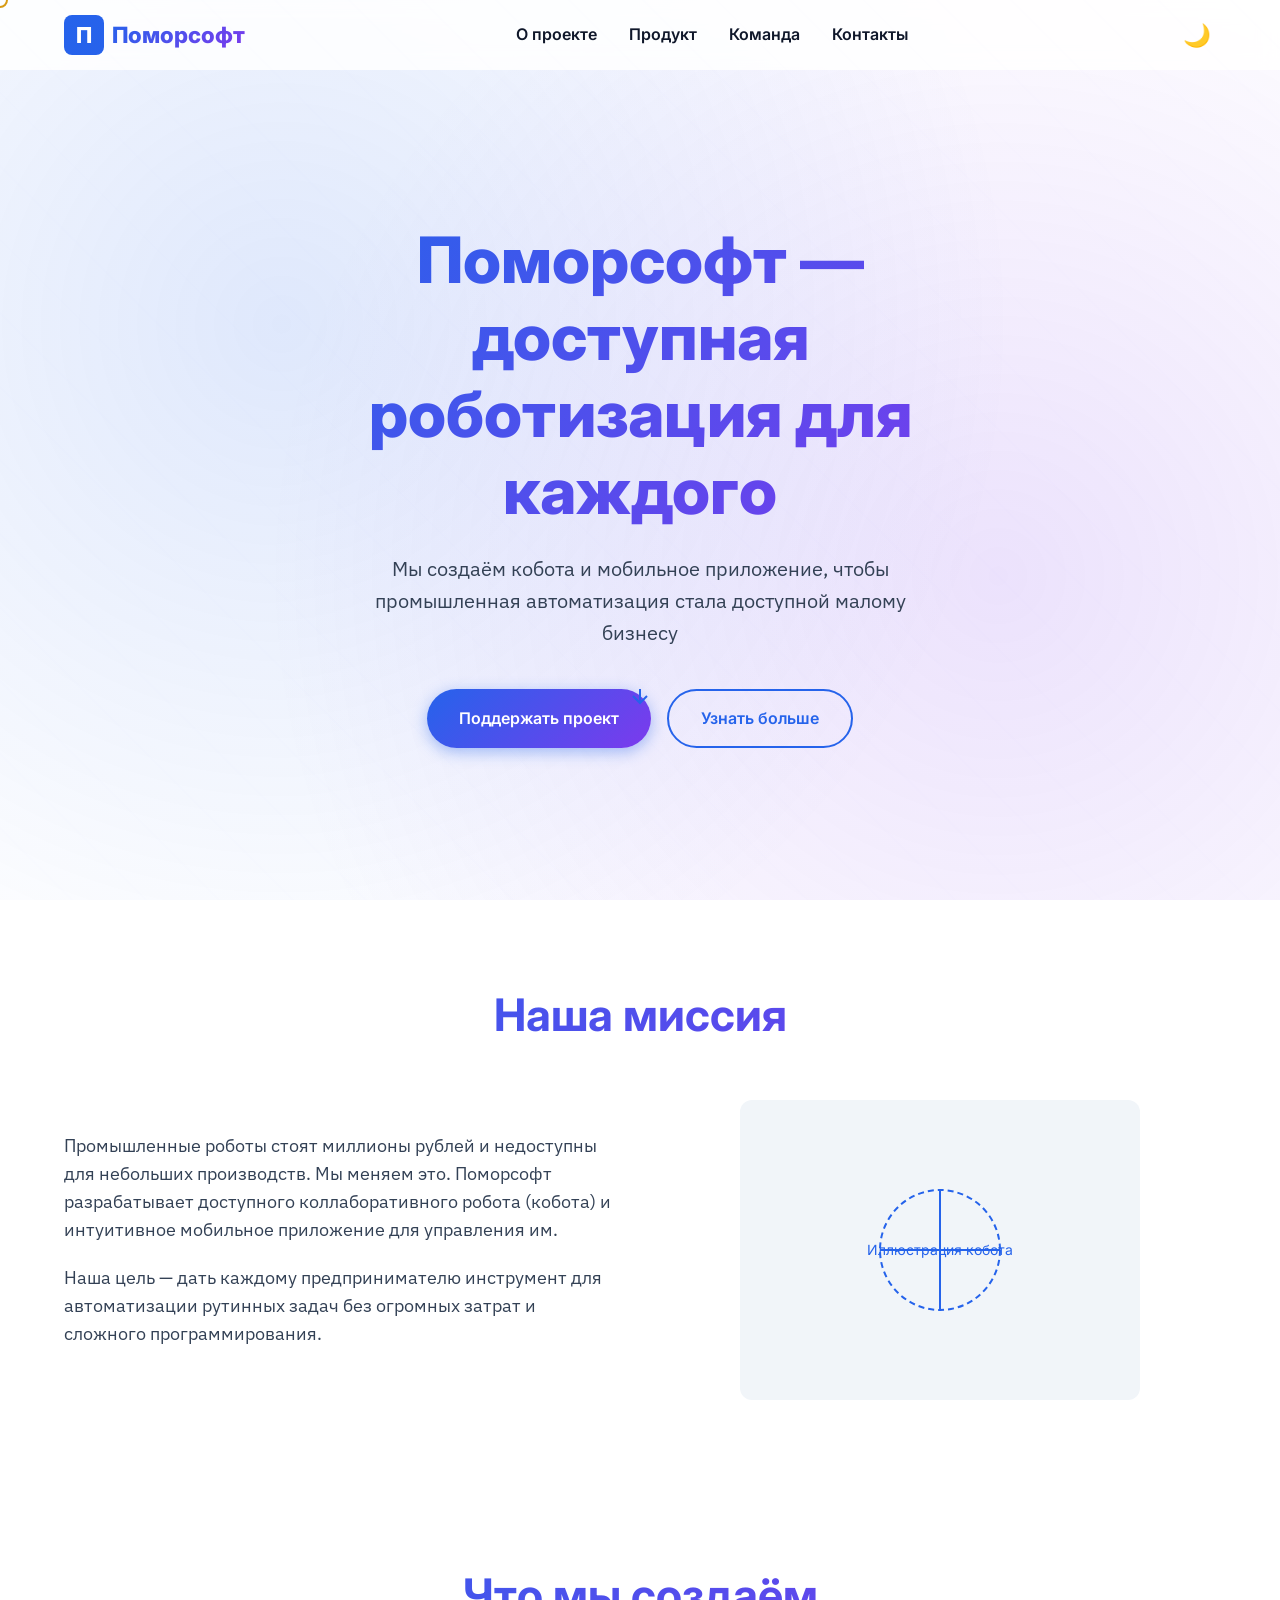
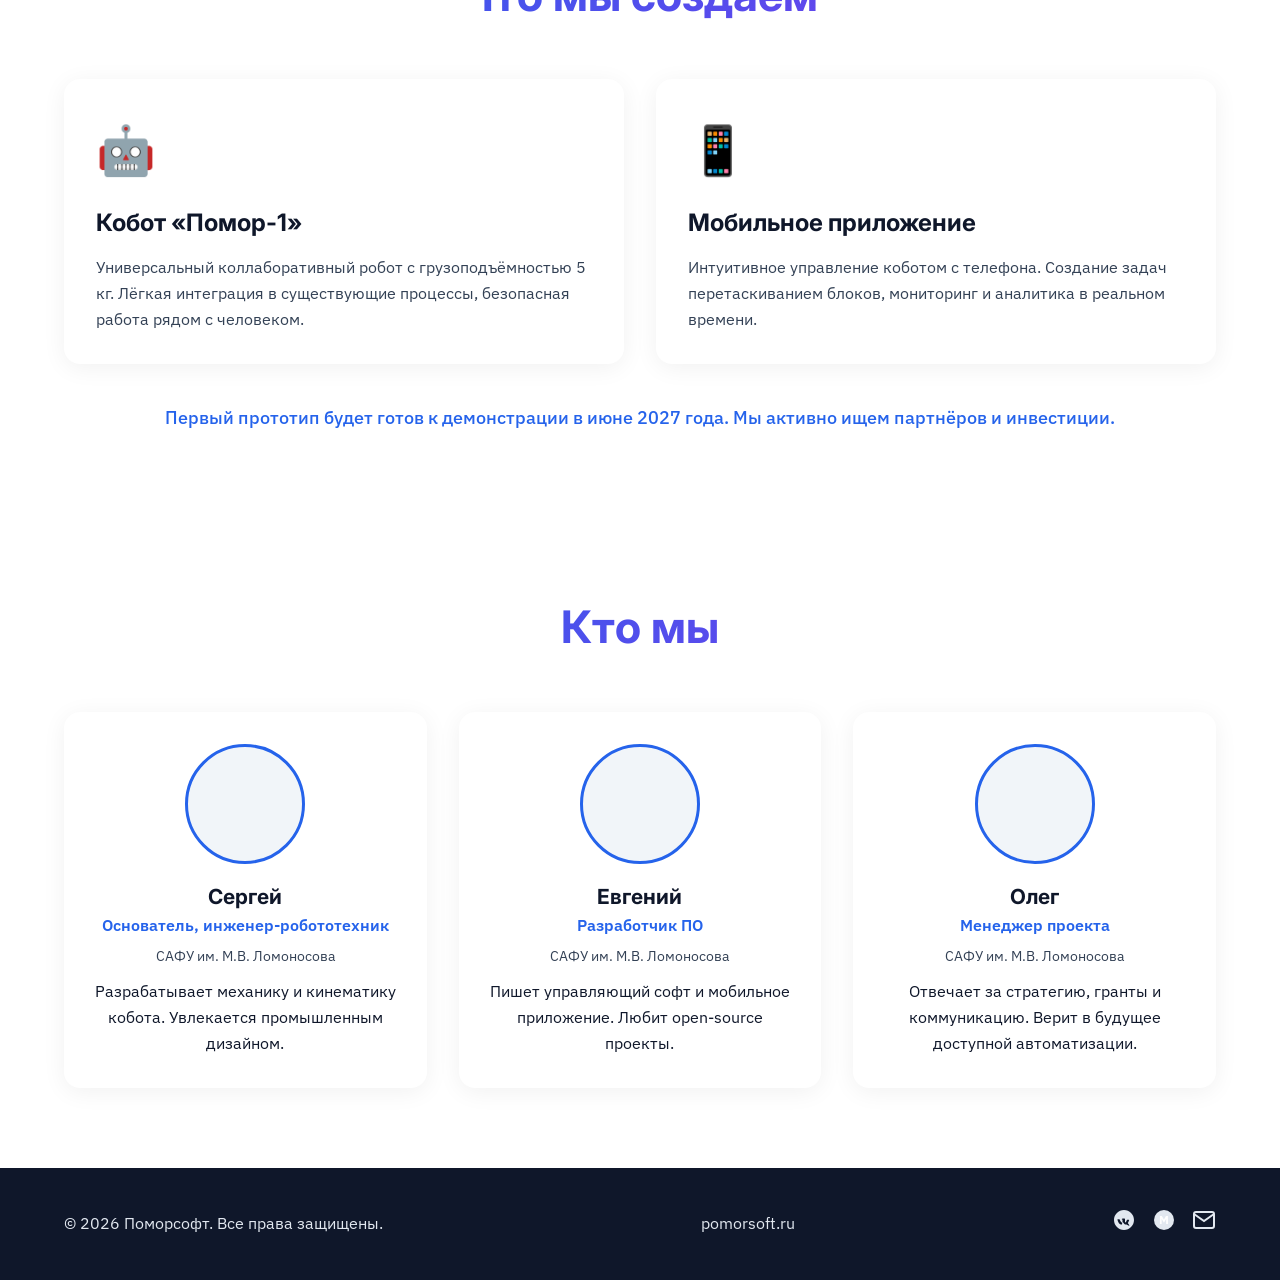
==== commit 54fd119f: "Update index.html" ====
--- a/index.html
+++ b/index.html
@@ -89,6 +89,7 @@
                     <a href="#" class="btn btn--primary" id="heroSupportBtn">Поддержать проект</a>
                     <a href="#about" class="btn btn--secondary">Узнать больше</a>
                 </div>
+                <!-- Стрелка перемещена сюда, внутрь hero__content после кнопок -->
                 <a href="#about" class="hero__scroll-down" aria-label="Прокрутить вниз">
                     <svg width="24" height="24" viewBox="0 0 24 24" fill="none" stroke="currentColor" stroke-width="2">
                         <path d="M12 5v14M5 12l7 7 7-7"/>
--- a/css/style.css
+++ b/css/style.css
@@ -1,655 +1,641 @@
-/* ===== CSS Custom Properties (переменные) ===== */
+/* css/style.css */
 :root {
-  /* Цвета — светлая тема (по умолчанию) */
-  --color-bg: #ffffff;
-  --color-surface: #f8fafc;
-  --color-text: #0f172a;
-  --color-text-secondary: #475569;
-  --color-heading: #0f172a;
-  --color-accent-start: #2563eb;
-  --color-accent-end: #7c3aed;
-  --color-accent-gradient: linear-gradient(135deg, var(--color-accent-start), var(--color-accent-end));
-  --color-border: #e2e8f0;
-  --color-btn-primary-text: #ffffff;
-  --color-btn-outline: #2563eb;
-  --color-card-bg: #ffffff;
-  --color-card-shadow: rgba(0,0,0,0.04);
-  --color-lightbox-bg: rgba(15,23,42,0.9);
-  --color-modal-bg: #ffffff;
-  --color-footer-bg: #0f172a;
-  --color-footer-text: #cbd5e1;
-
-  --font-heading: 'Inter', sans-serif;
-  --font-body: 'IBM Plex Sans', sans-serif;
-
-  --container-max: 1280px;
-  --radius-sm: 8px;
-  --radius-md: 16px;
-  --radius-lg: 24px;
-  --transition-fast: 0.2s ease;
-  --transition-medium: 0.35s cubic-bezier(0.4, 0, 0.2, 1);
-}
-
-/* Тёмная тема */
+    --bg-primary: #ffffff;
+    --bg-secondary: #f1f5f9;
+    --text-primary: #0f172a;
+    --text-secondary: #334155;
+    --accent: #2563eb;
+    --accent-gradient: linear-gradient(135deg, #2563eb, #7c3aed);
+    --header-bg: rgba(255, 255, 255, 0.85);
+    --header-blur: blur(10px);
+    --card-bg: #ffffff;
+    --card-shadow: 0 4px 24px rgba(0,0,0,0.06);
+    --footer-bg: #0f172a;
+    --footer-text: #e2e8f0;
+    --modal-bg: #ffffff;
+    --modal-overlay: rgba(15, 23, 42, 0.6);
+    --button-secondary-bg: transparent;
+    --button-secondary-border: #2563eb;
+    --button-secondary-text: #2563eb;
+    --input-bg: #f8fafc;
+    --input-border: #cbd5e1;
+    --input-text: #0f172a;
+    --watermark-opacity: 0.03;
+}
+
 [data-theme="dark"] {
-  --color-bg: #0f172a;
-  --color-surface: #1e293b;
-  --color-text: #e2e8f0;
-  --color-text-secondary: #94a3b8;
-  --color-heading: #f1f5f9;
-  --color-border: #334155;
-  --color-card-bg: #1e293b;
-  --color-card-shadow: rgba(0,0,0,0.3);
-  --color-lightbox-bg: rgba(0,0,0,0.9);
-  --color-modal-bg: #1e293b;
-  --color-footer-bg: #020617;
-  --color-footer-text: #94a3b8;
-}
-
-/* ===== Базовые сбросы и типографика ===== */
+    --bg-primary: #0f172a;
+    --bg-secondary: #1e293b;
+    --text-primary: #f1f5f9;
+    --text-secondary: #94a3b8;
+    --accent: #3b82f6;
+    --accent-gradient: linear-gradient(135deg, #3b82f6, #8b5cf6);
+    --header-bg: rgba(15, 23, 42, 0.85);
+    --header-blur: blur(10px);
+    --card-bg: #1e293b;
+    --card-shadow: 0 4px 24px rgba(0,0,0,0.3);
+    --footer-bg: #020617;
+    --footer-text: #94a3b8;
+    --modal-bg: #1e293b;
+    --modal-overlay: rgba(0,0,0,0.7);
+    --button-secondary-bg: transparent;
+    --button-secondary-border: #3b82f6;
+    --button-secondary-text: #3b82f6;
+    --input-bg: #0f172a;
+    --input-border: #334155;
+    --input-text: #e2e8f0;
+    --watermark-opacity: 0.05;
+}
+
+/* Базовые сбросы и шрифты */
 *,
 *::before,
 *::after {
-  box-sizing: border-box;
-  margin: 0;
-  padding: 0;
+    box-sizing: border-box;
+    margin: 0;
+    padding: 0;
 }
 
 html {
-  scroll-behavior: smooth;
-  font-size: 16px;
+    scroll-behavior: smooth;
 }
 
 body {
-  font-family: var(--font-body);
-  background-color: var(--color-bg);
-  color: var(--color-text);
-  line-height: 1.6;
-  transition: background-color var(--transition-medium), color var(--transition-medium);
-  overflow-x: hidden;
-}
-
+    font-family: 'IBM Plex Sans', sans-serif;
+    background-color: var(--bg-primary);
+    color: var(--text-primary);
+    line-height: 1.6;
+    transition: background-color 0.3s, color 0.3s;
+    overflow-x: hidden;
+    /* защита от выделения текста */
+    -webkit-user-select: none;
+    -moz-user-select: none;
+    -ms-user-select: none;
+    user-select: none;
+    position: relative;
+}
+
+/* Водяной знак */
+.watermark {
+    position: fixed;
+    top: 0;
+    left: 0;
+    width: 100%;
+    height: 100%;
+    pointer-events: none;
+    z-index: 9999;
+    opacity: var(--watermark-opacity);
+    background-image: repeating-linear-gradient(45deg, transparent, transparent 50px, rgba(37,99,235, 0.2) 50px, rgba(37,99,235, 0.2) 52px);
+    mix-blend-mode: multiply;
+}
+
+/* Прелоадер */
+#preloader {
+    position: fixed;
+    top: 0;
+    left: 0;
+    width: 100%;
+    height: 100%;
+    background: var(--bg-primary);
+    display: flex;
+    align-items: center;
+    justify-content: center;
+    z-index: 10000;
+    transition: opacity 0.5s ease, visibility 0.5s;
+}
+#preloader.hidden {
+    opacity: 0;
+    visibility: hidden;
+}
+.loader-logo {
+    animation: pulse 1.5s infinite ease-in-out;
+}
+@keyframes pulse {
+    0% { transform: scale(0.9); opacity: 0.8; }
+    50% { transform: scale(1); opacity: 1; }
+    100% { transform: scale(0.9); opacity: 0.8; }
+}
+
+/* Кастомный курсор */
+.cursor {
+    display: none;
+    position: fixed;
+    width: 16px;
+    height: 16px;
+    border: 2px solid var(--accent);
+    border-radius: 50%;
+    pointer-events: none;
+    transform: translate(-50%, -50%);
+    transition: width 0.2s, height 0.2s, background 0.2s;
+    z-index: 9998;
+    mix-blend-mode: difference;
+}
+@media (pointer: fine) {
+    .cursor {
+        display: block;
+    }
+}
+.cursor.hover {
+    width: 32px;
+    height: 32px;
+    background: rgba(37,99,235,0.2);
+}
+
+/* Шапка */
+.header {
+    position: fixed;
+    top: 0;
+    left: 0;
+    width: 100%;
+    z-index: 1000;
+    background: var(--header-bg);
+    backdrop-filter: var(--header-blur);
+    -webkit-backdrop-filter: var(--header-blur);
+    transition: background 0.3s;
+}
 .container {
-  width: 100%;
-  max-width: var(--container-max);
-  margin: 0 auto;
-  padding: 0 1.5rem;
-}
-
-h1, h2, h3, h4 {
-  font-family: var(--font-heading);
-  font-weight: 700;
-  color: var(--color-heading);
-  line-height: 1.2;
-}
-
-p {
-  color: var(--color-text-secondary);
-}
-
-img {
-  max-width: 100%;
-  height: auto;
-  display: block;
-}
-
-a {
-  color: var(--color-accent-start);
-  text-decoration: none;
-  transition: color var(--transition-fast);
-}
-
-a:hover {
-  color: var(--color-accent-end);
-}
-
-/* Утилиты */
+    max-width: 1200px;
+    margin: 0 auto;
+    padding: 0 1.5rem;
+    width: 100%;
+}
+.header__inner {
+    display: flex;
+    align-items: center;
+    justify-content: space-between;
+    height: 70px;
+}
+.logo {
+    display: flex;
+    align-items: center;
+    gap: 0.5rem;
+    text-decoration: none;
+    z-index: 1001;
+}
+.logo__text {
+    font-family: 'Inter', sans-serif;
+    font-weight: 800;
+    font-size: 1.4rem;
+    background: var(--accent-gradient);
+    -webkit-background-clip: text;
+    -webkit-text-fill-color: transparent;
+    background-clip: text;
+}
+.nav__burger {
+    display: none;
+    flex-direction: column;
+    justify-content: space-around;
+    width: 28px;
+    height: 24px;
+    background: transparent;
+    border: none;
+    cursor: pointer;
+    z-index: 1001;
+}
+.nav__burger span {
+    width: 100%;
+    height: 2px;
+    background: var(--text-primary);
+    transition: all 0.3s;
+}
+.nav__list {
+    display: flex;
+    list-style: none;
+    gap: 2rem;
+    align-items: center;
+}
+.nav__link {
+    font-family: 'Inter', sans-serif;
+    font-weight: 600;
+    color: var(--text-primary);
+    text-decoration: none;
+    transition: color 0.2s;
+    position: relative;
+}
+.nav__link::after {
+    content: '';
+    position: absolute;
+    bottom: -4px;
+    left: 0;
+    width: 0;
+    height: 2px;
+    background: var(--accent-gradient);
+    transition: width 0.3s;
+}
+.nav__link:hover::after,
+.nav__link:focus::after {
+    width: 100%;
+}
+.theme-toggle {
+    background: none;
+    border: none;
+    font-size: 1.4rem;
+    cursor: pointer;
+    padding: 0.3rem;
+    border-radius: 50%;
+    transition: background 0.3s;
+    z-index: 1001;
+}
+.theme-toggle:hover {
+    background: var(--bg-secondary);
+}
+
+/* Hero */
+.hero {
+    height: 100vh;
+    display: flex;
+    align-items: center;
+    justify-content: center;
+    position: relative;
+    overflow: hidden;
+    padding-top: 70px;
+}
+.hero__parallax {
+    position: absolute;
+    top: -20%;
+    left: -20%;
+    width: 140%;
+    height: 140%;
+    background: radial-gradient(circle at 30% 40%, rgba(37,99,235,0.15), transparent 50%),
+                radial-gradient(circle at 70% 60%, rgba(124,58,237,0.15), transparent 50%);
+    will-change: transform;
+    transform: translateZ(0);
+}
+.hero__content {
+    position: relative;
+    text-align: center;
+    max-width: 800px;
+    z-index: 2;
+}
+.hero__title {
+    font-family: 'Inter', sans-serif;
+    font-weight: 800;
+    font-size: clamp(2.5rem, 8vw, 4rem);
+    line-height: 1.2;
+    margin-bottom: 1.5rem;
+    background: var(--accent-gradient);
+    -webkit-background-clip: text;
+    -webkit-text-fill-color: transparent;
+    background-clip: text;
+}
+.hero__subtitle {
+    font-size: clamp(1rem, 2.5vw, 1.25rem);
+    color: var(--text-secondary);
+    margin-bottom: 2.5rem;
+    max-width: 600px;
+    margin-left: auto;
+    margin-right: auto;
+}
+.hero__actions {
+    display: flex;
+    gap: 1rem;
+    justify-content: center;
+    flex-wrap: wrap;
+}
+.btn {
+    display: inline-flex;
+    align-items: center;
+    justify-content: center;
+    padding: 0.9rem 2rem;
+    border-radius: 50px;
+    font-family: 'Inter', sans-serif;
+    font-weight: 600;
+    text-decoration: none;
+    transition: all 0.3s;
+    cursor: pointer;
+    border: none;
+    font-size: 1rem;
+}
+.btn--primary {
+    background: var(--accent-gradient);
+    color: white;
+    box-shadow: 0 4px 15px rgba(37,99,235,0.4);
+}
+.btn--primary:hover {
+    transform: translateY(-2px);
+    box-shadow: 0 6px 20px rgba(37,99,235,0.6);
+}
+.btn--secondary {
+    background: var(--button-secondary-bg);
+    color: var(--button-secondary-text);
+    border: 2px solid var(--button-secondary-border);
+}
+.btn--secondary:hover {
+    background: var(--button-secondary-border);
+    color: white;
+}
+.hero__scroll-down {
+    position: absolute;
+    bottom: 2rem;
+    left: 50%;
+    transform: translateX(-50%);
+    color: var(--accent);
+    animation: bounce 2s infinite;
+}
+@keyframes bounce {
+    0%, 20%, 50%, 80%, 100% { transform: translateX(-50%) translateY(0); }
+    40% { transform: translateX(-50%) translateY(-10px); }
+    60% { transform: translateX(-50%) translateY(-5px); }
+}
+
+/* Секции */
 .section {
-  padding: 5rem 0;
+    padding: 5rem 0;
 }
 .section__title {
-  font-size: clamp(2rem, 5vw, 2.8rem);
-  text-align: center;
-  margin-bottom: 3rem;
-  background: var(--color-accent-gradient);
-  -webkit-background-clip: text;
-  -webkit-text-fill-color: transparent;
-  background-clip: text;
-}
-
-.gradient-text {
-  background: var(--color-accent-gradient);
-  -webkit-background-clip: text;
-  -webkit-text-fill-color: transparent;
-  background-clip: text;
-}
-
-/* ===== Прелоадер ===== */
-.preloader {
-  position: fixed;
-  inset: 0;
-  background-color: var(--color-bg);
-  display: flex;
-  align-items: center;
-  justify-content: center;
-  z-index: 9999;
-  transition: opacity 0.6s ease, visibility 0.6s;
-}
-.preloader--hidden {
-  opacity: 0;
-  visibility: hidden;
-  pointer-events: none;
-}
-
-/* ===== Кастомный курсор ===== */
-.cursor-dot {
-  position: fixed;
-  width: 16px;
-  height: 16px;
-  background: var(--color-accent-start);
-  border-radius: 50%;
-  pointer-events: none;
-  z-index: 10000;
-  transform: translate(-50%, -50%);
-  transition: width 0.2s, height 0.2s, background 0.2s;
-  mix-blend-mode: difference;
-}
-@media (max-width: 1024px) {
-  .cursor-dot {
-    display: none;
-  }
-}
-
-/* ===== Шапка и навигация ===== */
-.header {
-  position: fixed;
-  top: 0;
-  left: 0;
-  width: 100%;
-  background: rgba(255,255,255,0.8);
-  backdrop-filter: blur(12px);
-  -webkit-backdrop-filter: blur(12px);
-  border-bottom: 1px solid var(--color-border);
-  z-index: 1000;
-  transition: background var(--transition-medium);
-}
-[data-theme="dark"] .header {
-  background: rgba(15,23,42,0.8);
-}
-.header__inner {
-  display: flex;
-  align-items: center;
-  justify-content: space-between;
-  height: 72px;
-}
-.logo {
-  display: flex;
-  align-items: center;
-  gap: 0.75rem;
-  font-family: var(--font-heading);
-  font-weight: 700;
-  font-size: 1.25rem;
-  color: var(--color-heading);
-}
-.logo__text {
-  background: var(--color-accent-gradient);
-  -webkit-background-clip: text;
-  -webkit-text-fill-color: transparent;
-  background-clip: text;
-}
-
-/* Навигация */
-.nav__list {
-  display: flex;
-  list-style: none;
-  gap: 2rem;
-}
-.nav__link {
-  font-weight: 500;
-  color: var(--color-text);
-  position: relative;
-  padding: 0.25rem 0;
-}
-.nav__link::after {
-  content: '';
-  position: absolute;
-  bottom: 0;
-  left: 0;
-  width: 0;
-  height: 2px;
-  background: var(--color-accent-gradient);
-  transition: width var(--transition-fast);
-}
-.nav__link:hover::after {
-  width: 100%;
-}
-
-/* Бургер */
-.burger {
-  display: none;
-  flex-direction: column;
-  gap: 5px;
-  background: none;
-  border: none;
-  cursor: pointer;
-  padding: 4px;
-}
-.burger__line {
-  width: 24px;
-  height: 2px;
-  background: var(--color-text);
-  transition: transform 0.3s, opacity 0.3s;
-}
-.burger.active .burger__line:nth-child(1) {
-  transform: translateY(7px) rotate(45deg);
-}
-.burger.active .burger__line:nth-child(2) {
-  opacity: 0;
-}
-.burger.active .burger__line:nth-child(3) {
-  transform: translateY(-7px) rotate(-45deg);
-}
-
-.header__actions {
-  display: flex;
-  align-items: center;
-  gap: 1rem;
-}
-
-/* Кнопка переключения темы */
-.btn-icon {
-  background: none;
-  border: 1px solid var(--color-border);
-  border-radius: var(--radius-sm);
-  padding: 0.4rem;
-  cursor: pointer;
-  color: var(--color-text);
-  display: flex;
-  align-items: center;
-  transition: background var(--transition-fast);
-}
-.btn-icon:hover {
-  background: var(--color-surface);
-}
-.icon-sun, .icon-moon {
-  transition: opacity 0.3s;
-}
-[data-theme="dark"] .icon-sun { opacity: 1; }
-[data-theme="dark"] .icon-moon { opacity: 0; }
-.icon-sun { opacity: 0; }
-.icon-moon { opacity: 1; }
-
-/* ===== Hero ===== */
-.hero {
-  position: relative;
-  min-height: 100vh;
-  display: flex;
-  align-items: center;
-  justify-content: center;
-  text-align: center;
-  overflow: hidden;
-  padding-top: 80px;
-}
-.hero__bg {
-  position: absolute;
-  inset: 0;
-  background: radial-gradient(ellipse at 20% 50%, rgba(37,99,235,0.12) 0%, transparent 50%),
-              radial-gradient(ellipse at 80% 20%, rgba(124,58,237,0.12) 0%, transparent 50%);
-  z-index: 0;
-  will-change: transform;
-}
-.hero__content {
-  position: relative;
-  z-index: 2;
-  max-width: 800px;
-}
-.hero__title {
-  font-size: clamp(2.5rem, 7vw, 4.5rem);
-  margin-bottom: 1.5rem;
-  color: var(--color-heading);
-}
-.hero__subtitle {
-  font-size: 1.25rem;
-  margin-bottom: 2.5rem;
-  color: var(--color-text-secondary);
-}
-.hero__cta {
-  display: flex;
-  gap: 1.5rem;
-  justify-content: center;
-  flex-wrap: wrap;
-}
-
-/* Кнопки */
-.btn {
-  display: inline-flex;
-  align-items: center;
-  justify-content: center;
-  padding: 0.85rem 2rem;
-  border-radius: var(--radius-md);
-  font-weight: 600;
-  font-size: 1rem;
-  cursor: pointer;
-  transition: transform var(--transition-fast), box-shadow var(--transition-fast), background var(--transition-medium);
-  border: none;
-  text-decoration: none;
-}
-.btn--primary {
-  background: var(--color-accent-gradient);
-  color: #fff;
-  box-shadow: 0 4px 14px rgba(37,99,235,0.3);
-}
-.btn--primary:hover {
-  transform: translateY(-2px);
-  box-shadow: 0 8px 20px rgba(37,99,235,0.4);
-  color: #fff;
-}
-.btn--outline {
-  background: transparent;
-  border: 2px solid var(--color-accent-start);
-  color: var(--color-accent-start);
-}
-.btn--outline:hover {
-  background: var(--color-accent-start);
-  color: #fff;
-}
-
-.scroll-hint {
-  position: absolute;
-  bottom: 2rem;
-  left: 50%;
-  transform: translateX(-50%);
-  color: var(--color-text-secondary);
-  animation: bounce 2s infinite;
-  z-index: 2;
-}
-
-@keyframes bounce {
-  0%, 20%, 50%, 80%, 100% { transform: translateX(-50%) translateY(0); }
-  40% { transform: translateX(-50%) translateY(-10px); }
-  60% { transform: translateX(-50%) translateY(-5px); }
-}
-
-/* ===== О проекте (About) ===== */
-.about__content {
-  display: grid;
-  grid-template-columns: 1fr 1fr;
-  gap: 4rem;
-  align-items: center;
-}
-.about__text h3 {
-  font-size: 1.5rem;
-  margin-bottom: 0.75rem;
-  margin-top: 2rem;
-}
-.about__text h3:first-child {
-  margin-top: 0;
-}
-.about__image-placeholder {
-  width: 100%;
-  aspect-ratio: 4/3;
-  background: var(--color-surface);
-  border-radius: var(--radius-lg);
-  display: flex;
-  align-items: center;
-  justify-content: center;
-  border: 2px dashed var(--color-border);
-  color: var(--color-text-secondary);
-}
-
-/* ===== Продукт ===== */
-.product {
-  background: var(--color-surface);
-}
-.product__grid {
-  display: grid;
-  grid-template-columns: repeat(auto-fit, minmax(280px, 1fr));
-  gap: 2rem;
-  margin-bottom: 2rem;
+    font-family: 'Inter', sans-serif;
+    font-weight: 700;
+    font-size: clamp(2rem, 5vw, 2.8rem);
+    text-align: center;
+    margin-bottom: 3rem;
+    background: var(--accent-gradient);
+    -webkit-background-clip: text;
+    -webkit-text-fill-color: transparent;
+    background-clip: text;
+}
+
+/* About */
+.about__grid {
+    display: grid;
+    grid-template-columns: 1fr 1fr;
+    gap: 3rem;
+    align-items: center;
+}
+.about__text p {
+    color: var(--text-secondary);
+    font-size: 1.1rem;
+    margin-bottom: 1.2rem;
+}
+.about__visual {
+    display: flex;
+    justify-content: center;
+}
+.about__placeholder {
+    max-width: 100%;
+    height: auto;
+}
+
+/* Product */
+.product__cards {
+    display: grid;
+    grid-template-columns: repeat(2, 1fr);
+    gap: 2rem;
+    margin-bottom: 2.5rem;
 }
 .product-card {
-  background: var(--color-card-bg);
-  border: 1px solid var(--color-border);
-  border-radius: var(--radius-lg);
-  padding: 2.5rem 2rem;
-  text-align: center;
-  transition: transform var(--transition-medium), box-shadow var(--transition-medium), border-color var(--transition-medium);
-  opacity: 0;
-  transform: translateY(30px);
-}
-.product-card.visible {
-  opacity: 1;
-  transform: translateY(0);
+    background: var(--card-bg);
+    border-radius: 16px;
+    padding: 2rem;
+    box-shadow: var(--card-shadow);
+    transition: transform 0.3s, box-shadow 0.3s;
 }
 .product-card:hover {
-  transform: translateY(-8px);
-  box-shadow: 0 12px 28px rgba(37,99,235,0.1);
-  border-color: var(--color-accent-start);
+    transform: translateY(-5px);
+    box-shadow: 0 12px 30px rgba(0,0,0,0.1);
 }
 .product-card__icon {
-  font-size: 2.8rem;
-  margin-bottom: 1rem;
-}
-.product__note {
-  text-align: center;
-  font-style: italic;
-  color: var(--color-text-secondary);
-  opacity: 0;
-  transform: translateY(20px);
-}
-.product__note.visible {
-  opacity: 1;
-  transform: translateY(0);
-}
-
-/* ===== Команда ===== */
+    font-size: 3rem;
+    margin-bottom: 1rem;
+}
+.product-card__title {
+    font-family: 'Inter', sans-serif;
+    font-weight: 700;
+    font-size: 1.5rem;
+    margin-bottom: 0.8rem;
+}
+.product-card p {
+    color: var(--text-secondary);
+}
+.product__timeline {
+    text-align: center;
+    font-weight: 500;
+    color: var(--accent);
+    font-size: 1.1rem;
+}
+
+/* Team */
 .team__grid {
-  display: grid;
-  grid-template-columns: repeat(auto-fit, minmax(220px, 1fr));
-  gap: 2rem;
-  text-align: center;
-}
-.team-card {
-  opacity: 0;
-  transform: translateY(30px);
-}
-.team-card.visible {
-  opacity: 1;
-  transform: translateY(0);
-}
-.team-card__avatar {
-  width: 100px;
-  height: 100px;
-  border-radius: 50%;
-  overflow: hidden;
-  margin: 0 auto 1.25rem;
-  background: var(--color-surface);
-}
-.team-card__role {
-  color: var(--color-accent-start);
-  font-weight: 500;
-  margin-bottom: 0.5rem;
-}
-
-/* ===== Футер ===== */
+    display: grid;
+    grid-template-columns: repeat(3, 1fr);
+    gap: 2rem;
+}
+.team-member {
+    background: var(--card-bg);
+    border-radius: 16px;
+    padding: 2rem 1.5rem;
+    text-align: center;
+    box-shadow: var(--card-shadow);
+}
+.team-member__photo {
+    width: 120px;
+    height: 120px;
+    border-radius: 50%;
+    background: var(--bg-secondary);
+    margin: 0 auto 1rem;
+    border: 3px solid var(--accent);
+}
+.team-member__name {
+    font-family: 'Inter', sans-serif;
+    font-weight: 700;
+    font-size: 1.3rem;
+}
+.team-member__role {
+    color: var(--accent);
+    font-weight: 600;
+    margin-bottom: 0.3rem;
+}
+.team-member__uni {
+    font-size: 0.9rem;
+    color: var(--text-secondary);
+    margin-bottom: 0.8rem;
+}
+
+/* Footer */
 .footer {
-  background: var(--color-footer-bg);
-  color: var(--color-footer-text);
-  padding: 2rem 0;
+    background: var(--footer-bg);
+    color: var(--footer-text);
+    padding: 2.5rem 0;
 }
 .footer__inner {
-  display: flex;
-  justify-content: space-between;
-  align-items: center;
-  flex-wrap: wrap;
-  gap: 1rem;
+    display: flex;
+    flex-wrap: wrap;
+    justify-content: space-between;
+    align-items: center;
+    gap: 1rem;
+    text-align: center;
 }
 .footer__socials {
-  display: flex;
-  gap: 1.5rem;
+    display: flex;
+    gap: 1rem;
 }
 .footer__socials a {
-  color: var(--color-footer-text);
-  transition: color var(--transition-fast);
+    color: var(--footer-text);
+    transition: color 0.3s;
 }
 .footer__socials a:hover {
-  color: var(--color-accent-start);
-}
-
-/* ===== Модальные окна ===== */
+    color: white;
+}
+
+/* Модальные окна */
 .modal {
-  position: fixed;
-  inset: 0;
-  background: rgba(0,0,0,0.5);
-  z-index: 6000;
-  display: flex;
-  align-items: center;
-  justify-content: center;
-  opacity: 0;
-  visibility: hidden;
-  transition: opacity 0.3s;
+    position: fixed;
+    top: 0;
+    left: 0;
+    width: 100%;
+    height: 100%;
+    z-index: 10000;
+    display: flex;
+    align-items: center;
+    justify-content: center;
+    visibility: hidden;
+    opacity: 0;
+    transition: visibility 0.3s, opacity 0.3s;
 }
 .modal.active {
-  opacity: 1;
-  visibility: visible;
+    visibility: visible;
+    opacity: 1;
 }
 .modal__overlay {
-  position: absolute;
-  inset: 0;
+    position: absolute;
+    top: 0;
+    left: 0;
+    width: 100%;
+    height: 100%;
+    background: var(--modal-overlay);
 }
 .modal__content {
-  position: relative;
-  background: var(--color-modal-bg);
-  border-radius: var(--radius-lg);
-  padding: 2.5rem;
-  max-width: 600px;
-  width: 90%;
-  max-height: 80vh;
-  overflow-y: auto;
-  box-shadow: 0 20px 40px rgba(0,0,0,0.3);
-  color: var(--color-text);
+    position: relative;
+    background: var(--modal-bg);
+    border-radius: 16px;
+    padding: 2.5rem;
+    max-width: 550px;
+    width: 90%;
+    max-height: 90vh;
+    overflow-y: auto;
+    z-index: 1;
+    box-shadow: 0 20px 40px rgba(0,0,0,0.3);
 }
 .modal__close {
-  position: absolute;
-  top: 1rem;
-  right: 1rem;
-  font-size: 1.6rem;
-  background: none;
-  border: none;
-  cursor: pointer;
-  color: var(--color-text);
-}
-
-/* Контакты в модалке */
-.contact-modal__info {
-  margin-bottom: 1.5rem;
-}
-.contact-modal__info a {
-  color: var(--color-accent-start);
-}
-.contact-modal__info hr {
-  border: 0;
-  border-top: 1px solid var(--color-border);
-  margin: 1.5rem 0;
-}
-
-/* Форма обратной связи */
-.contact__form {
-  display: flex;
-  flex-direction: column;
-  gap: 1.5rem;
+    position: absolute;
+    top: 1rem;
+    right: 1.5rem;
+    background: none;
+    border: none;
+    font-size: 2rem;
+    cursor: pointer;
+    color: var(--text-primary);
+    line-height: 1;
+}
+.modal__title {
+    font-family: 'Inter', sans-serif;
+    font-weight: 700;
+    font-size: 1.8rem;
+    margin-bottom: 1.5rem;
+    background: var(--accent-gradient);
+    -webkit-background-clip: text;
+    -webkit-text-fill-color: transparent;
+    background-clip: text;
+}
+.modal__info p {
+    margin-bottom: 0.5rem;
+}
+.form-group {
+    margin-bottom: 1.2rem;
 }
 .form-group label {
-  display: block;
-  margin-bottom: 0.5rem;
-  font-weight: 500;
+    display: block;
+    margin-bottom: 0.3rem;
+    font-weight: 600;
+    font-size: 0.95rem;
 }
 .form-group input,
 .form-group textarea {
-  width: 100%;
-  padding: 0.85rem 1rem;
-  border: 1px solid var(--color-border);
-  border-radius: var(--radius-sm);
-  background: var(--color-bg);
-  color: var(--color-text);
-  font-family: var(--font-body);
-  transition: border-color var(--transition-fast);
-}
-.form-group input:focus,
-.form-group textarea:focus {
-  outline: none;
-  border-color: var(--color-accent-start);
-  box-shadow: 0 0 0 3px rgba(37,99,235,0.2);
-}
-.form-consent {
-  display: flex;
-  align-items: flex-start;
-  gap: 0.5rem;
-}
-.form-consent input[type="checkbox"] {
-  width: 18px;
-  height: 18px;
-  margin-top: 0.25rem;
-  accent-color: var(--color-accent-start);
-}
-
-/* ===== Анимации появления ===== */
+    width: 100%;
+    padding: 0.8rem 1rem;
+    border: 1px solid var(--input-border);
+    border-radius: 8px;
+    background: var(--input-bg);
+    color: var(--input-text);
+    font-family: inherit;
+    font-size: 1rem;
+}
+.form-group--checkbox {
+    display: flex;
+    align-items: flex-start;
+    gap: 0.5rem;
+}
+.form-group--checkbox input {
+    width: auto;
+    margin-top: 0.2rem;
+}
+.link-btn {
+    background: none;
+    border: none;
+    color: var(--accent);
+    text-decoration: underline;
+    cursor: pointer;
+    font: inherit;
+    padding: 0;
+}
+
+/* Анимации reveal */
 .reveal {
-  opacity: 0;
-  transform: translateY(30px);
-  transition: opacity 0.6s ease, transform 0.6s ease;
+    opacity: 0;
+    transform: translateY(30px);
+    transition: opacity 0.6s ease, transform 0.6s ease;
 }
 .reveal.visible {
-  opacity: 1;
-  transform: translateY(0);
-}
-
-/* ===== Адаптивность ===== */
-@media (max-width: 1024px) {
-  .nav {
-    position: fixed;
-    top: 0;
-    right: -100%;
-    width: 280px;
-    height: 100vh;
-    background: var(--color-bg);
-    flex-direction: column;
-    padding: 6rem 2rem;
-    transition: right 0.3s ease;
-    box-shadow: -4px 0 15px rgba(0,0,0,0.1);
-  }
-  .nav.active {
-    right: 0;
-  }
-  .nav__list {
-    flex-direction: column;
-    gap: 1.5rem;
-  }
-  .burger {
-    display: flex;
-  }
-}
-
+    opacity: 1;
+    transform: translateY(0);
+}
+
+/* Бургер-меню (mobile) */
 @media (max-width: 768px) {
-  .about__content {
-    grid-template-columns: 1fr;
-    gap: 2rem;
-  }
-  .hero__cta {
-    flex-direction: column;
-    align-items: center;
-  }
+    .nav__burger {
+        display: flex;
+    }
+    .nav__list {
+        position: fixed;
+        top: 0;
+        right: -100%;
+        width: 280px;
+        height: 100vh;
+        background: var(--bg-primary);
+        flex-direction: column;
+        padding: 100px 2rem 2rem;
+        box-shadow: -5px 0 25px rgba(0,0,0,0.15);
+        transition: right 0.3s ease;
+        gap: 2rem;
+        z-index: 1000;
+    }
+    .nav__list.active {
+        right: 0;
+    }
+    .nav__burger.active span:nth-child(1) {
+        transform: rotate(45deg) translate(5px, 5px);
+    }
+    .nav__burger.active span:nth-child(2) {
+        opacity: 0;
+    }
+    .nav__burger.active span:nth-child(3) {
+        transform: rotate(-45deg) translate(7px, -7px);
+    }
+    .about__grid,
+    .product__cards,
+    .team__grid {
+        grid-template-columns: 1fr;
+    }
+    .hero__actions {
+        flex-direction: column;
+        align-items: center;
+    }
 }
 
 @media (max-width: 480px) {
-  .section {
-    padding: 3rem 0;
-  }
-  .container {
-    padding: 0 1rem;
-  }
-  .product__grid,
-  .team__grid {
-    grid-template-columns: 1fr;
-  }
-}
+    .container {
+        padding: 0 1rem;
+    }
+    .section {
+        padding: 3rem 0;
+    }
+}
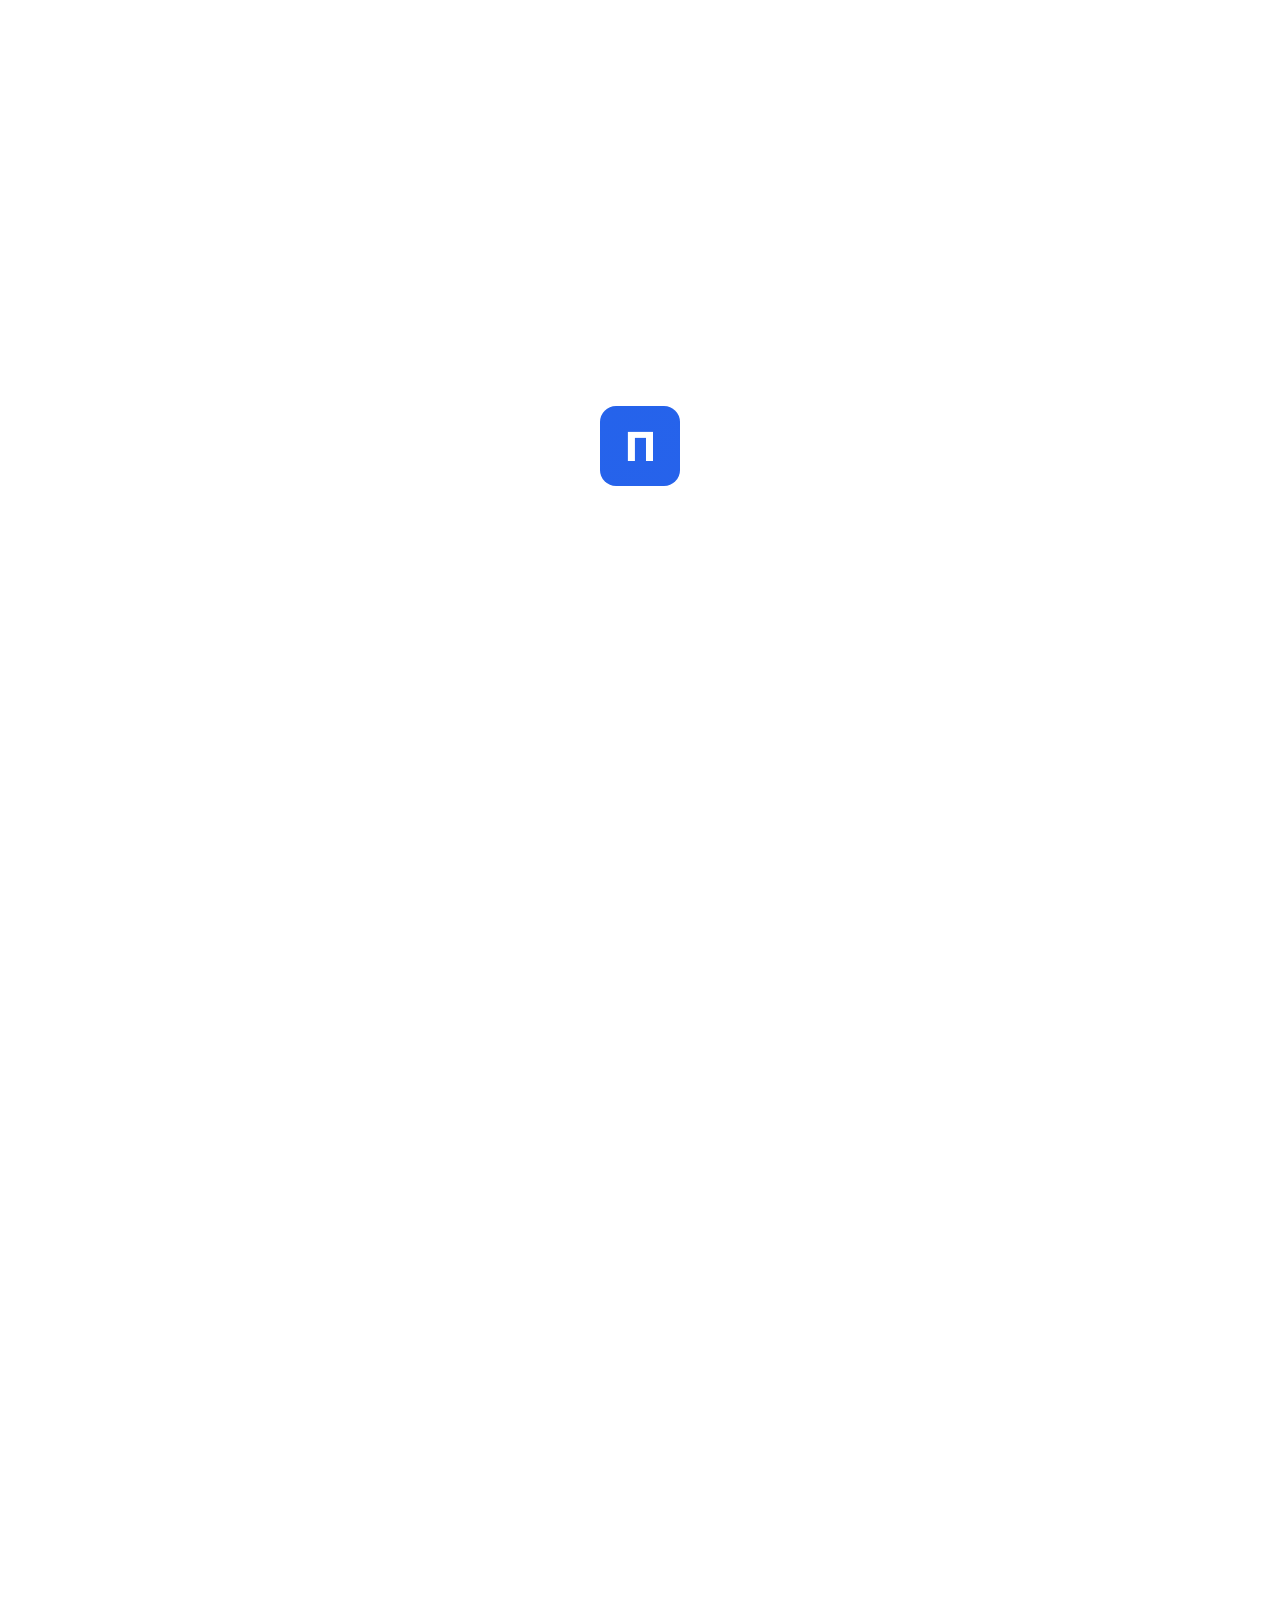
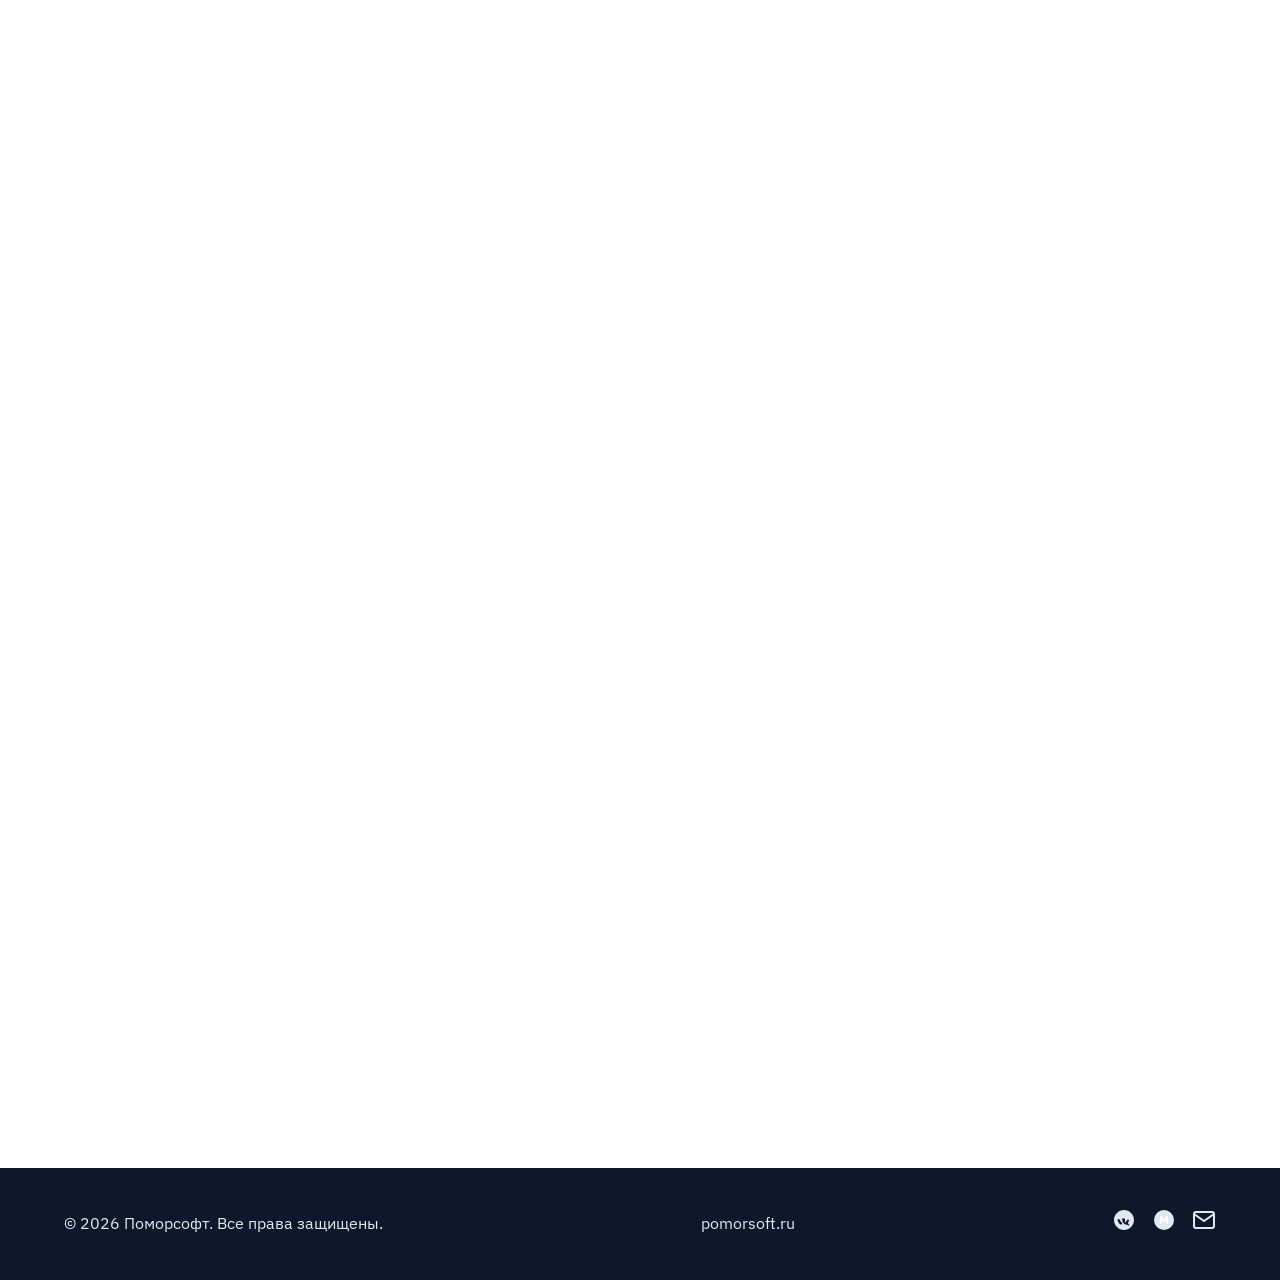
==== commit 26f74c6b: "Update index.html" ====
--- a/index.html
+++ b/index.html
@@ -216,7 +216,7 @@
                 </div>
                 <div class="form-group form-group--checkbox">
                     <input type="checkbox" id="agree" name="agree" required>
-                    <label for="agree">Я согласен на обработку персональных данных в соответствии с <button type="button" class="link-btn" data-modal="privacyModal">Политикой конфиденциальности</button> и <button type="button" class="link-btn" data-modal="consentModal">Согласием</button></label>
+                    <label for="agree">Я согласен на обработку персональных данных в соответствии с <button type="button" class="link-btn" data-modal="privacyModal">Политикой конфиденциальности</button> и <button type="button" class="link-btn" data-modal="consentModal">Согласие на обработку персональных данных</button></label>
                 </div>
                 <button type="submit" class="btn btn--primary form-submit">Отправить сообщение</button>
             </form>
--- a/css/style.css
+++ b/css/style.css
@@ -1,4 +1,4 @@
-/* css/style.css */
+/* css/style.css (обновлённый) */
 :root {
     --bg-primary: #ffffff;
     --bg-secondary: #f1f5f9;
@@ -47,7 +47,6 @@
     --watermark-opacity: 0.05;
 }
 
-/* Базовые сбросы и шрифты */
 *,
 *::before,
 *::after {
@@ -67,7 +66,6 @@
     line-height: 1.6;
     transition: background-color 0.3s, color 0.3s;
     overflow-x: hidden;
-    /* защита от выделения текста */
     -webkit-user-select: none;
     -moz-user-select: none;
     -ms-user-select: none;
@@ -75,7 +73,6 @@
     position: relative;
 }
 
-/* Водяной знак */
 .watermark {
     position: fixed;
     top: 0;
@@ -242,13 +239,12 @@
 
 /* Hero */
 .hero {
-    height: 100vh;
-    display: flex;
-    align-items: center;
-    justify-content: center;
     position: relative;
     overflow: hidden;
-    padding-top: 70px;
+    min-height: 100vh;
+    display: flex;
+    align-items: center;
+    justify-content: center;
 }
 .hero__parallax {
     position: absolute;
@@ -263,9 +259,16 @@
 }
 .hero__content {
     position: relative;
+    z-index: 2;
     text-align: center;
     max-width: 800px;
-    z-index: 2;
+    margin: 0 auto;
+    padding: 120px 1.5rem 3rem;
+    display: flex;
+    flex-direction: column;
+    align-items: center;
+    justify-content: center;
+    min-height: 100vh;
 }
 .hero__title {
     font-family: 'Inter', sans-serif;
@@ -283,14 +286,13 @@
     color: var(--text-secondary);
     margin-bottom: 2.5rem;
     max-width: 600px;
-    margin-left: auto;
-    margin-right: auto;
 }
 .hero__actions {
     display: flex;
     gap: 1rem;
     justify-content: center;
     flex-wrap: wrap;
+    margin-bottom: 1rem;
 }
 .btn {
     display: inline-flex;
@@ -324,18 +326,20 @@
     background: var(--button-secondary-border);
     color: white;
 }
+
+/* Стрелка вниз — теперь внутри потока */
 .hero__scroll-down {
-    position: absolute;
-    bottom: 2rem;
-    left: 50%;
-    transform: translateX(-50%);
+    display: block;
+    margin-top: 2rem;
+    width: 24px;
+    height: 24px;
     color: var(--accent);
     animation: bounce 2s infinite;
 }
 @keyframes bounce {
-    0%, 20%, 50%, 80%, 100% { transform: translateX(-50%) translateY(0); }
-    40% { transform: translateX(-50%) translateY(-10px); }
-    60% { transform: translateX(-50%) translateY(-5px); }
+    0%, 20%, 50%, 80%, 100% { transform: translateY(0); }
+    40% { transform: translateY(-10px); }
+    60% { transform: translateY(-5px); }
 }
 
 /* Секции */
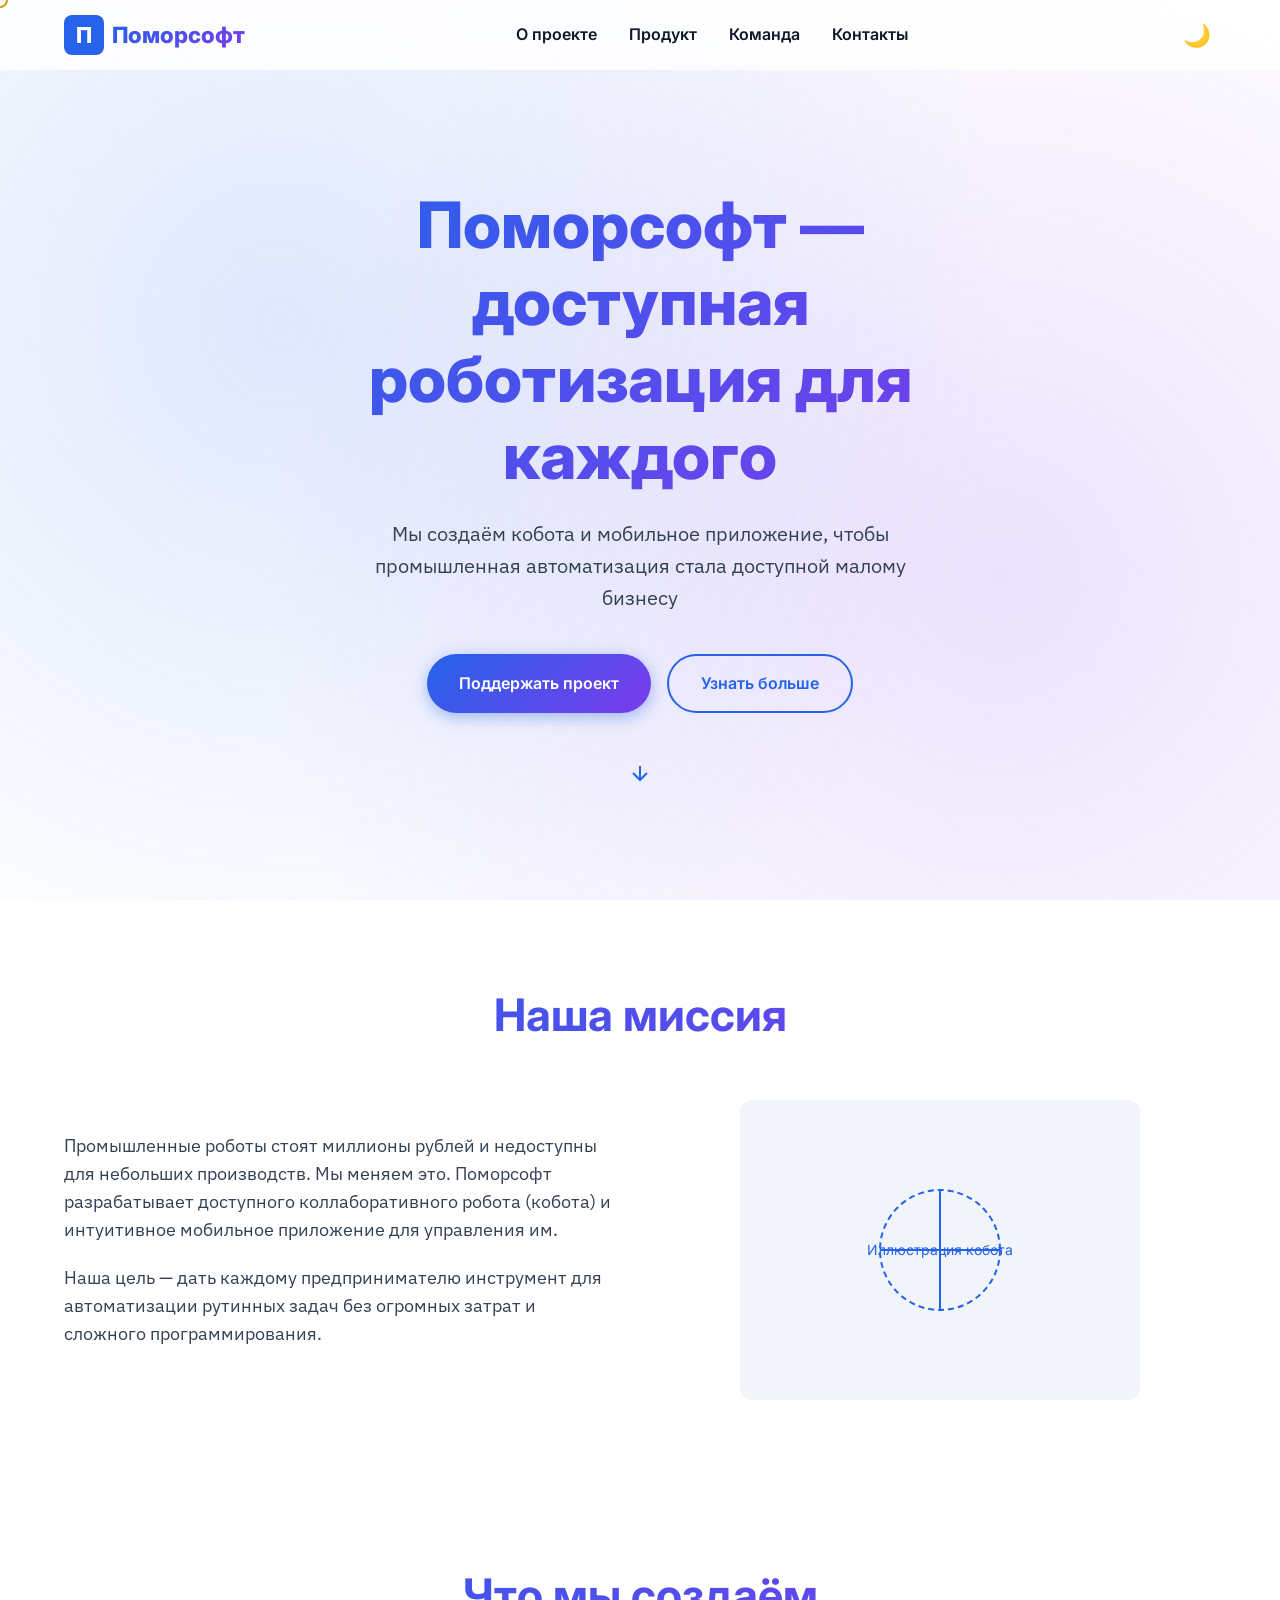
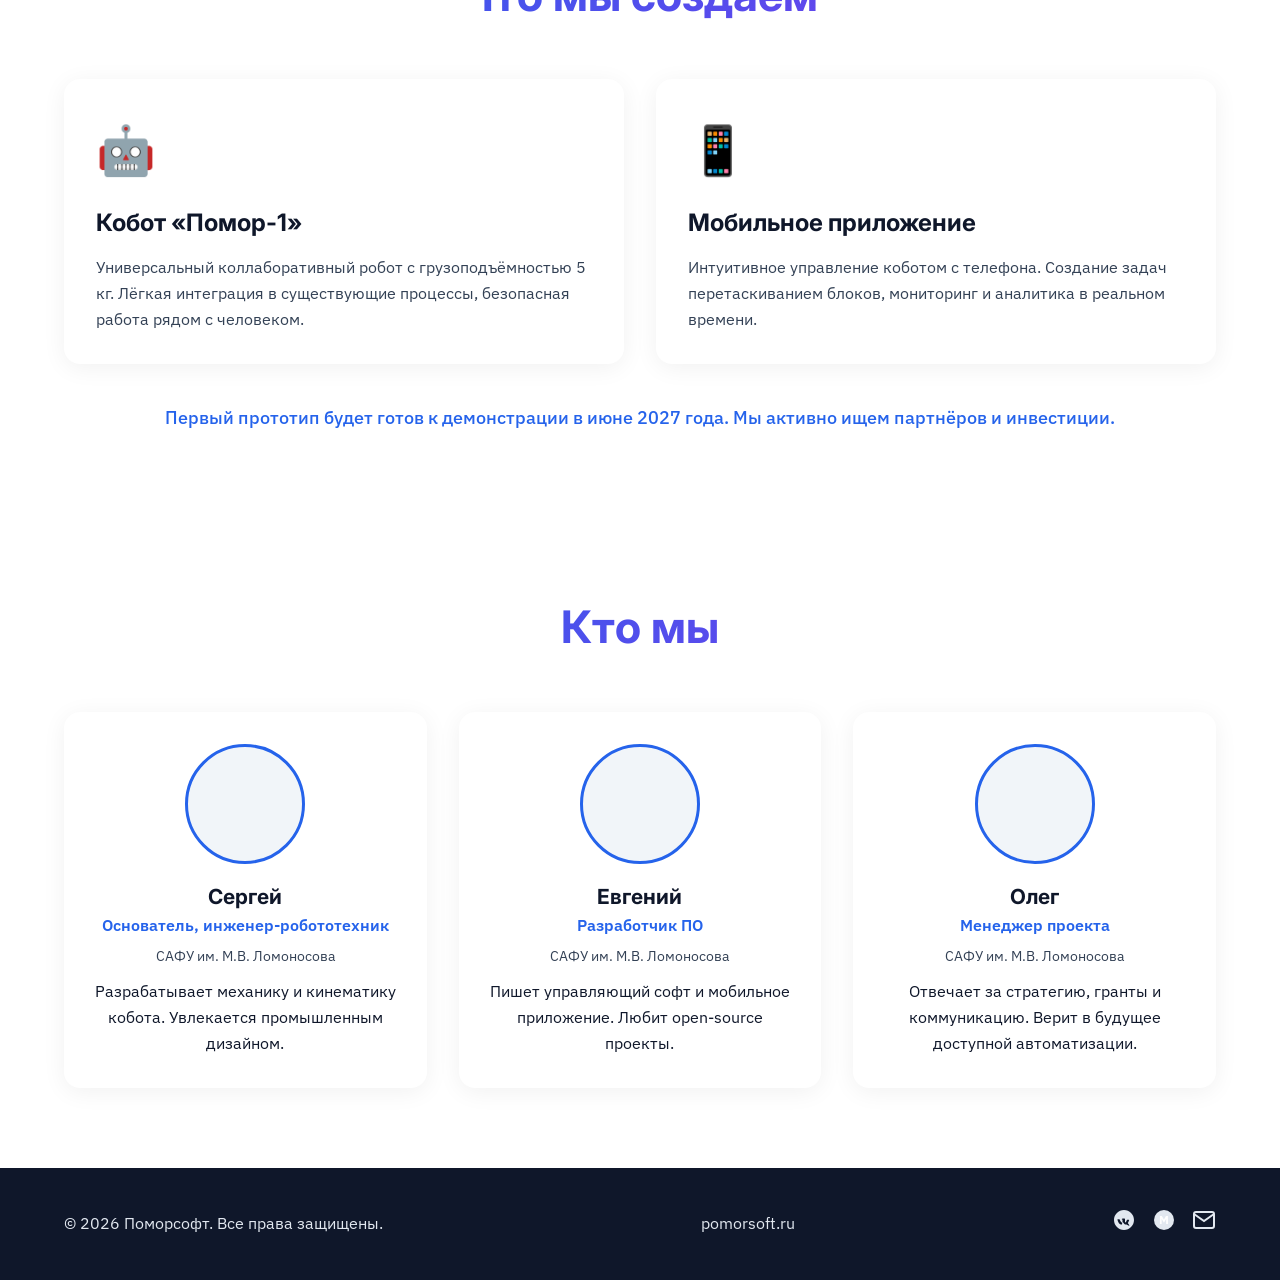
==== commit 952f8796: "Update index.html" ====
--- a/index.html
+++ b/index.html
@@ -1,4 +1,3 @@
-<!-- index.html -->
 <!DOCTYPE html>
 <html lang="ru">
 <head>
@@ -89,7 +88,6 @@
                     <a href="#" class="btn btn--primary" id="heroSupportBtn">Поддержать проект</a>
                     <a href="#about" class="btn btn--secondary">Узнать больше</a>
                 </div>
-                <!-- Стрелка перемещена сюда, внутрь hero__content после кнопок -->
                 <a href="#about" class="hero__scroll-down" aria-label="Прокрутить вниз">
                     <svg width="24" height="24" viewBox="0 0 24 24" fill="none" stroke="currentColor" stroke-width="2">
                         <path d="M12 5v14M5 12l7 7 7-7"/>
@@ -193,7 +191,7 @@
     <div class="modal" id="contactModal" role="dialog" aria-modal="true" aria-labelledby="contactModalTitle" hidden>
         <div class="modal__overlay" tabindex="-1"></div>
         <div class="modal__content">
-            <button class="modal__close" aria-label="Закрыть окно">&times;</button>
+            <a href="#" class="modal__close" aria-label="Закрыть окно">&times;</a>
             <h2 class="modal__title" id="contactModalTitle">Свяжитесь с нами</h2>
             <div class="modal__info">
                 <p>Email: <a href="mailto:hello@pomorsoft.ru">hello@pomorsoft.ru</a></p>
@@ -216,7 +214,7 @@
                 </div>
                 <div class="form-group form-group--checkbox">
                     <input type="checkbox" id="agree" name="agree" required>
-                    <label for="agree">Я согласен на обработку персональных данных в соответствии с <button type="button" class="link-btn" data-modal="privacyModal">Политикой конфиденциальности</button> и <button type="button" class="link-btn" data-modal="consentModal">Согласие на обработку персональных данных</button></label>
+                    <label for="agree">Я согласен на обработку персональных данных в соответствии с <a href="#privacyModal" class="link-btn">Политикой конфиденциальности</a> и <a href="#consentModal" class="link-btn">Согласием</a></label>
                 </div>
                 <button type="submit" class="btn btn--primary form-submit">Отправить сообщение</button>
             </form>
@@ -225,9 +223,9 @@
 
     <!-- Модальное окно Политики конфиденциальности -->
     <div class="modal" id="privacyModal" role="dialog" aria-modal="true" aria-labelledby="privacyTitle" hidden>
-        <div class="modal__overlay" tabindex="-1"></div>
+        <a href="#" class="modal__overlay"></a>
         <div class="modal__content">
-            <button class="modal__close" aria-label="Закрыть окно">&times;</button>
+            <a href="#" class="modal__close" aria-label="Закрыть окно">&times;</a>
             <h2 class="modal__title" id="privacyTitle">Политика конфиденциальности</h2>
             <p>Здесь будет размещён полный текст политики конфиденциальности. Прототип.</p>
         </div>
@@ -235,9 +233,9 @@
 
     <!-- Модальное окно Согласия -->
     <div class="modal" id="consentModal" role="dialog" aria-modal="true" aria-labelledby="consentTitle" hidden>
-        <div class="modal__overlay" tabindex="-1"></div>
+        <a href="#" class="modal__overlay"></a>
         <div class="modal__content">
-            <button class="modal__close" aria-label="Закрыть окно">&times;</button>
+            <a href="#" class="modal__close" aria-label="Закрыть окно">&times;</a>
             <h2 class="modal__title" id="consentTitle">Согласие на обработку персональных данных</h2>
             <p>Текст согласия (заглушка).</p>
         </div>
